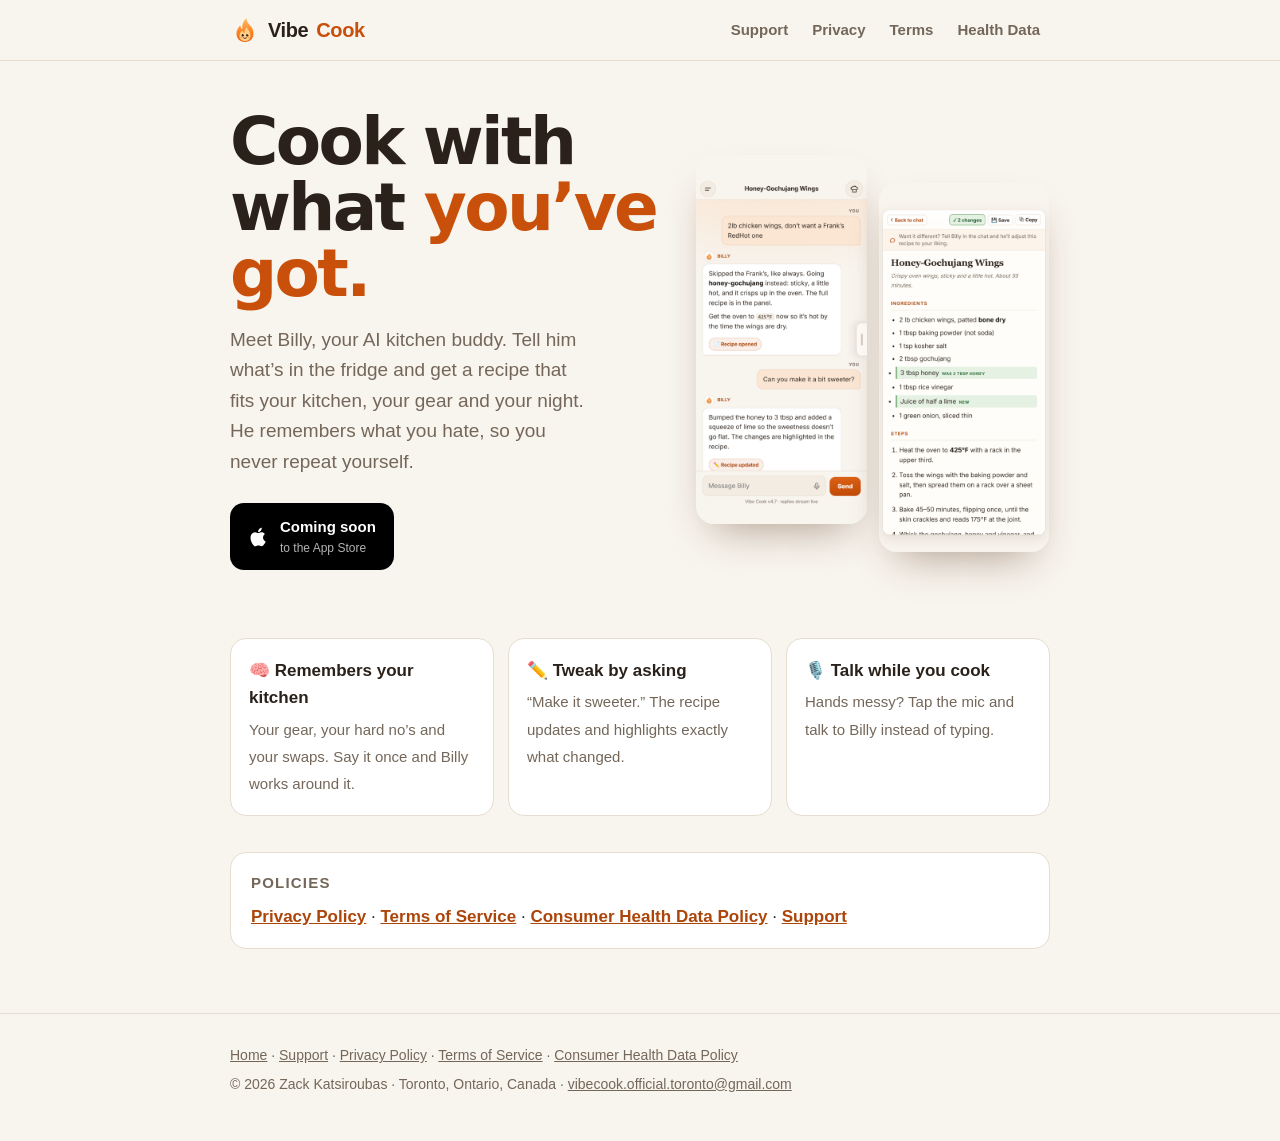
==== index.html @ 69919185 "Publish Vibe Cook legal site: Privacy Policy, Terms, Health Data Policy, Support Co-Authored-By: Cla" ====
<!doctype html>
<html lang="en">
<head>
<meta charset="utf-8">
<meta name="viewport" content="width=device-width, initial-scale=1">
<title>Vibe Cook: your AI kitchen buddy</title>
<meta name="description" content="Vibe Cook: an AI kitchen buddy that remembers your kitchen and writes recipes around it.">
<link rel="icon" href="data:image/svg+xml,%3Csvg%20viewBox%3D%220%200%20120%20120%22%20xmlns%3D%22http%3A%2F%2Fwww.w3.org%2F2000%2Fsvg%22%3E%3Cdefs%3E%3ClinearGradient%20id%3D%22bf%22%20x1%3D%220%22%20y1%3D%220%22%20x2%3D%220%22%20y2%3D%221%22%3E%3Cstop%20offset%3D%220%22%20stop-color%3D%22%23ffc06a%22%2F%3E%3Cstop%20offset%3D%22.5%22%20stop-color%3D%22%23ff8a2a%22%2F%3E%3Cstop%20offset%3D%221%22%20stop-color%3D%22%23f2600a%22%2F%3E%3C%2FlinearGradient%3E%3C%2Fdefs%3E%3Cpath%20d%3D%22M60%20108C38%20108%2026%2092%2026%2074C26%2060%2033%2050%2041%2042C42%2050%2045%2055%2050%2057C47%2042%2052%2024%2066%2012C66%2028%2076%2036%2084%2046C90%2053%2094%2062%2094%2074C94%2092%2082%20108%2060%20108Z%22%20fill%3D%22url(%23bf)%22%2F%3E%3Cpath%20d%3D%22M60%20104C46%20104%2038%2095%2038%2084C38%2074%2044%2067%2050%2062C51%2068%2054%2071%2058%2072C57%2064%2060%2055%2067%2049C70%2058%2082%2066%2082%2084C82%2095%2074%20104%2060%20104Z%22%20fill%3D%22%23ffd08a%22%2F%3E%3Cellipse%20cx%3D%2245%22%20cy%3D%2290%22%20rx%3D%224.5%22%20ry%3D%222.8%22%20fill%3D%22%23ff6a3d%22%20opacity%3D%22.55%22%2F%3E%3Cellipse%20cx%3D%2275%22%20cy%3D%2290%22%20rx%3D%224.5%22%20ry%3D%222.8%22%20fill%3D%22%23ff6a3d%22%20opacity%3D%22.55%22%2F%3E%3Cellipse%20cx%3D%2251%22%20cy%3D%2281%22%20rx%3D%224.3%22%20ry%3D%225.4%22%20fill%3D%22%232b1a10%22%2F%3E%3Cellipse%20cx%3D%2269%22%20cy%3D%2281%22%20rx%3D%224.3%22%20ry%3D%225.4%22%20fill%3D%22%232b1a10%22%2F%3E%3Ccircle%20cx%3D%2252.4%22%20cy%3D%2279.2%22%20r%3D%221.5%22%20fill%3D%22%23fff%22%2F%3E%3Ccircle%20cx%3D%2270.4%22%20cy%3D%2279.2%22%20r%3D%221.5%22%20fill%3D%22%23fff%22%2F%3E%3Cpath%20d%3D%22M53.5%2091.5Q60%2097.5%2066.5%2091.5%22%20fill%3D%22none%22%20stroke%3D%22%232b1a10%22%20stroke-width%3D%223%22%20stroke-linecap%3D%22round%22%2F%3E%3C%2Fsvg%3E">
<link rel="stylesheet" href="style.css">
</head>
<body>
<header class="top"><div class="wrap">
  <a class="brand" href="index.html"><span class="billy"><svg viewBox="0 0 120 120" aria-hidden="true"><defs><linearGradient id="bf" x1="0" y1="0" x2="0" y2="1"><stop offset="0" stop-color="#ffc06a"/><stop offset=".5" stop-color="#ff8a2a"/><stop offset="1" stop-color="#f2600a"/></linearGradient></defs><path d="M60 108C38 108 26 92 26 74C26 60 33 50 41 42C42 50 45 55 50 57C47 42 52 24 66 12C66 28 76 36 84 46C90 53 94 62 94 74C94 92 82 108 60 108Z" fill="url(#bf)"/><path d="M60 104C46 104 38 95 38 84C38 74 44 67 50 62C51 68 54 71 58 72C57 64 60 55 67 49C70 58 82 66 82 84C82 95 74 104 60 104Z" fill="#ffd08a"/><ellipse cx="45" cy="90" rx="4.5" ry="2.8" fill="#ff6a3d" opacity=".55"/><ellipse cx="75" cy="90" rx="4.5" ry="2.8" fill="#ff6a3d" opacity=".55"/><ellipse cx="51" cy="81" rx="4.3" ry="5.4" fill="#2b1a10"/><ellipse cx="69" cy="81" rx="4.3" ry="5.4" fill="#2b1a10"/><circle cx="52.4" cy="79.2" r="1.5" fill="#fff"/><circle cx="70.4" cy="79.2" r="1.5" fill="#fff"/><path d="M53.5 91.5Q60 97.5 66.5 91.5" fill="none" stroke="#2b1a10" stroke-width="3" stroke-linecap="round"/></svg></span>Vibe <span>Cook</span></a>
  <nav><a href="support.html">Support</a><a href="privacy.html">Privacy</a><a href="terms.html">Terms</a><a href="health-data.html">Health Data</a></nav>
</div></header>
<main class="wrap">
<section class="hero">
  <div>
    <h1>Cook with what <em>you’ve got.</em></h1>
    <p>Meet Billy, your AI kitchen buddy. Tell him what’s in the fridge and get a recipe that fits your kitchen, your gear and your night. He remembers what you hate, so you never repeat yourself.</p>
    <div class="soon"><svg width="22" height="22" viewBox="0 0 24 24" aria-hidden="true"><path fill="#fff" d="M16.4 12.6c0-2.5 2-3.7 2.1-3.8-1.2-1.7-3-1.9-3.6-2-1.5-.2-3 .9-3.8.9-.8 0-2-.9-3.3-.9-1.7 0-3.3 1-4.2 2.6-1.8 3.1-.5 7.7 1.3 10.2.9 1.2 1.9 2.6 3.2 2.6 1.3-.1 1.8-.8 3.3-.8s2 .8 3.3.8c1.4 0 2.3-1.3 3.1-2.5 1-1.4 1.4-2.8 1.4-2.9-.1 0-2.8-1-2.8-4.2zM14 5.1c.7-.9 1.2-2 1-3.1-1 0-2.2.7-2.9 1.5-.6.7-1.2 1.9-1 3 1.1.1 2.2-.6 2.9-1.4z"/></svg><span>Coming soon<small>to the App Store</small></span></div>
  </div>
  <div class="shots">
    <img src="img/chat.png" width="428" height="926" alt="Billy writing a honey-gochujang wings recipe in the Vibe Cook chat">
    <img src="img/recipe.png" width="428" height="926" alt="The recipe card with Billy’s changes highlighted">
  </div>
</section>
<section class="features">
  <div class="feature"><b>🧠 Remembers your kitchen</b><span>Your gear, your hard no’s and your swaps. Say it once and Billy works around it.</span></div>
  <div class="feature"><b>✏️ Tweak by asking</b><span>“Make it sweeter.” The recipe updates and highlights exactly what changed.</span></div>
  <div class="feature"><b>🎙️ Talk while you cook</b><span>Hands messy? Tap the mic and talk to Billy instead of typing.</span></div>
</section>
<section class="legal-links">
  <h2>Policies</h2>
  <p style="margin:0"><a href="privacy.html">Privacy Policy</a> · <a href="terms.html">Terms of Service</a> · <a href="health-data.html">Consumer Health Data Policy</a> · <a href="support.html">Support</a></p>
</section>
</main>
<footer><div class="wrap">
  <p><a href="index.html">Home</a> · <a href="support.html">Support</a> · <a href="privacy.html">Privacy Policy</a> · <a href="terms.html">Terms of Service</a> · <a href="health-data.html">Consumer Health Data Policy</a></p>
  <p>© 2026 Zack Katsiroubas · Toronto, Ontario, Canada · <a href="mailto:vibecook.official.toronto@gmail.com">vibecook.official.toronto@gmail.com</a></p>
</div></footer>
</body>
</html>
---- style.css ----
:root{
  --bg:#f8f4ee; --panel:#fff; --line:#e6ddd0; --text:#2a211a; --muted:#74675a; --accent:#c9500a; --accent-2:#ac4509; --wash:#fbe1c9;
  --display:"Bricolage Grotesque", ui-sans-serif, system-ui, sans-serif;
  color-scheme:light;
}
*{box-sizing:border-box}
html{-webkit-text-size-adjust:100%}
body{margin:0; background:var(--bg); color:var(--text); font:17px/1.6 -apple-system, BlinkMacSystemFont, "Segoe UI", Roboto, Helvetica, Arial, sans-serif}
a{color:var(--accent-2)}
.wrap{max-width:860px; margin:0 auto; padding:0 20px}
.top{position:sticky; top:0; z-index:5; background:rgba(248,244,238,.9); backdrop-filter:blur(12px); -webkit-backdrop-filter:blur(12px); border-bottom:1px solid var(--line)}
.top .wrap{display:flex; align-items:center; justify-content:space-between; gap:12px; min-height:60px; flex-wrap:wrap}
.brand{display:flex; align-items:center; gap:8px; font-weight:800; font-size:20px; letter-spacing:-.02em; color:var(--text); text-decoration:none}
.brand span:last-child{color:var(--accent)}
.brand .billy{width:30px; height:30px; display:inline-grid}
.brand .billy svg{width:100%; height:100%}
.top nav{display:flex; gap:4px; flex-wrap:wrap}
.top nav a{color:var(--muted); text-decoration:none; font-weight:600; font-size:15px; padding:6px 10px; border-radius:8px}
.top nav a[aria-current="page"], .top nav a:hover{color:var(--text); background:#efe7dc}
footer{margin-top:64px; border-top:1px solid var(--line); padding:24px 0 40px; color:var(--muted); font-size:14px}
footer p{margin:6px 0}
footer a{color:var(--muted)}

/* legal documents */
.doc{padding:36px 0 0; max-width:720px}
.doc h1{font:800 clamp(30px, 6vw, 42px)/1.1 var(--display); letter-spacing:-.03em; margin:0 0 6px}
.doc h2{font-size:21px; line-height:1.3; margin:36px 0 8px; letter-spacing:-.01em}
.doc h3{font-size:18px; margin:24px 0 6px}
.doc p, .doc li{color:#3b3027}
.doc ul{padding-left:22px}
.doc li{margin:4px 0}
.doc hr{border:0; border-top:1px solid var(--line); margin:36px 0 12px}
.doc code{background:#f2ece3; padding:1px 5px; border-radius:5px; font-size:.9em}
.table{overflow-x:auto; margin:14px 0; border:1px solid var(--line); border-radius:12px; background:var(--panel)}
table{border-collapse:collapse; width:100%; min-width:640px; font-size:15px; line-height:1.45}
th, td{text-align:left; vertical-align:top; padding:10px 12px; border-bottom:1px solid var(--line)}
th{background:#f4ede3; font-size:13px; text-transform:uppercase; letter-spacing:.06em; color:var(--muted)}
tr:last-child td{border-bottom:0}

/* home */
.hero{display:grid; grid-template-columns:1.1fr .9fr; gap:32px; align-items:center; padding:48px 0 12px}
.hero h1{font:800 clamp(40px, 8vw, 66px)/1 var(--display); letter-spacing:-.04em; margin:0}
.hero h1 em{font-style:normal; color:var(--accent)}
.hero p{font-size:19px; color:var(--muted); margin:18px 0 0; max-width:34ch}
.soon{display:inline-flex; align-items:center; gap:10px; margin-top:26px; padding:12px 18px; border-radius:14px; background:#000; color:#fff; font-weight:600; font-size:15px}
.soon small{display:block; font-weight:500; opacity:.7; font-size:12px}
.shots{display:flex; gap:12px; justify-content:center}
.shots img{width:48%; max-width:220px; height:auto; border-radius:18px; box-shadow:0 20px 40px -18px rgba(80,40,10,.45)}
.shots img:nth-child(2){transform:translateY(28px)}
.features{display:grid; grid-template-columns:repeat(3, minmax(0, 1fr)); gap:14px; margin-top:56px}
.feature{background:var(--panel); border:1px solid var(--line); border-radius:16px; padding:18px}
.feature b{display:block; font-size:17px; margin-bottom:4px}
.feature span{color:var(--muted); font-size:15px; line-height:1.5}
.legal-links{margin-top:36px; background:var(--panel); border:1px solid var(--line); border-radius:16px; padding:18px 20px}
.legal-links h2{font-size:15px; text-transform:uppercase; letter-spacing:.08em; color:var(--muted); margin:0 0 8px}
.legal-links a{font-weight:600}

/* support */
.support{padding:36px 0 0; max-width:720px}
.support h1{font:800 clamp(32px, 6vw, 46px)/1.05 var(--display); letter-spacing:-.03em; margin:0}
.contact{margin:22px 0 30px; background:var(--panel); border:1px solid var(--line); border-radius:16px; padding:18px 20px}
.contact b{display:block; font-size:18px}
details{background:var(--panel); border:1px solid var(--line); border-radius:14px; padding:14px 18px; margin:10px 0}
summary{font-weight:700; cursor:pointer}
details p{margin:10px 0 2px; color:#3b3027}

@media (max-width: 720px){
  .hero{grid-template-columns:1fr; padding-top:32px}
  .features{grid-template-columns:1fr}
}
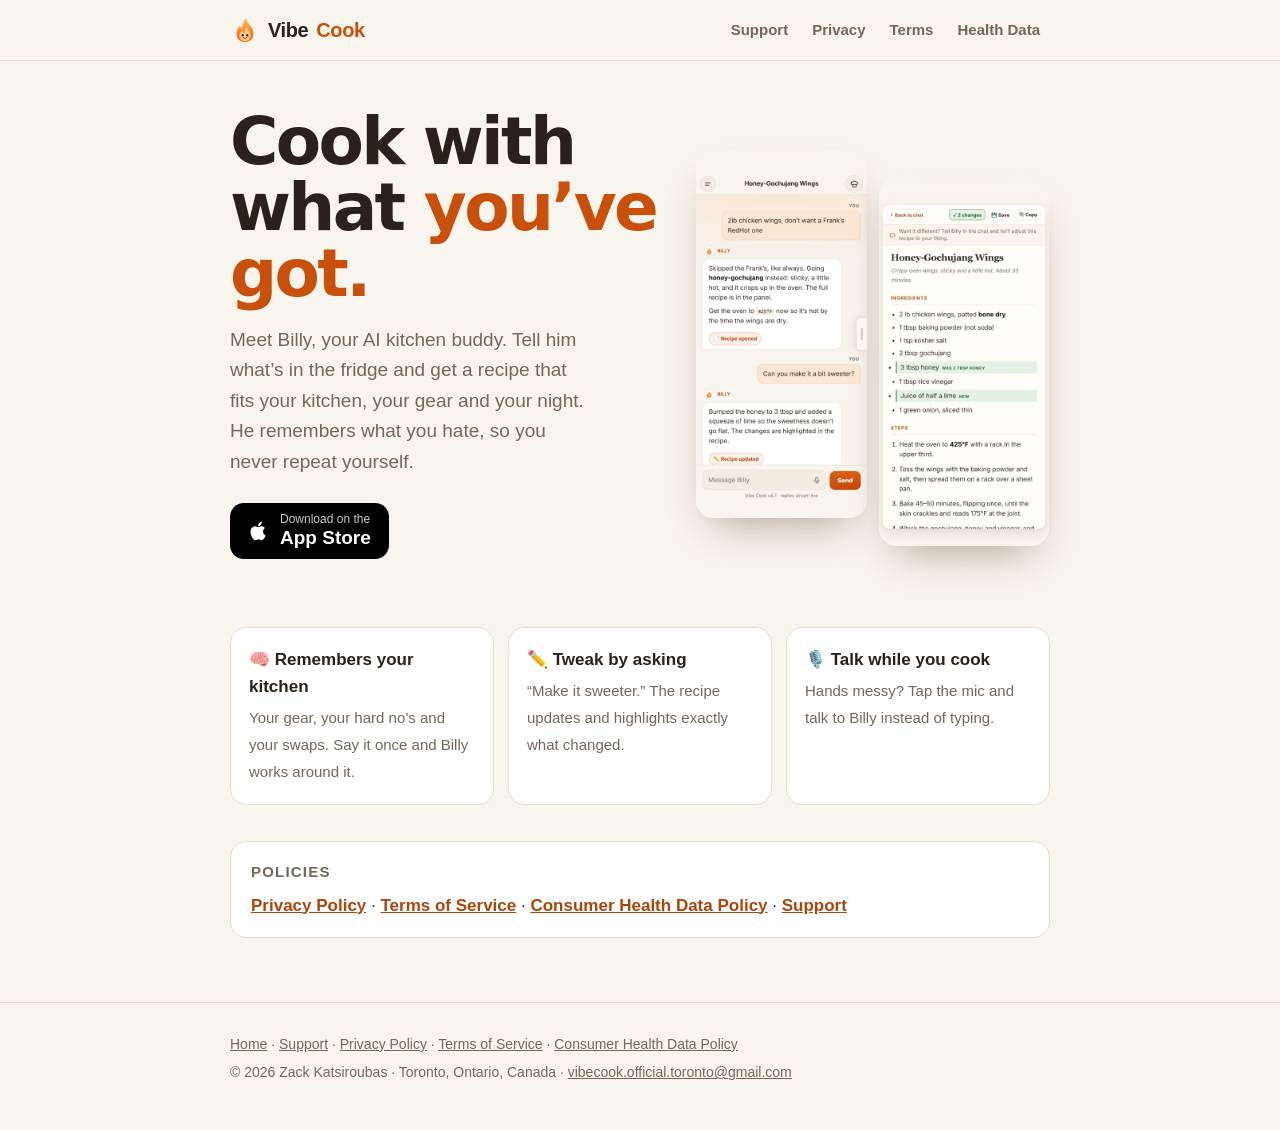
==== commit ed5447be: "Vibe Cook is live: App Store download button replaces Coming soon Co-Authored-By: Claude Opus 5.5 <n" ====
--- a/index.html
+++ b/index.html
@@ -18,7 +18,7 @@
   <div>
     <h1>Cook with what <em>you’ve got.</em></h1>
     <p>Meet Billy, your AI kitchen buddy. Tell him what’s in the fridge and get a recipe that fits your kitchen, your gear and your night. He remembers what you hate, so you never repeat yourself.</p>
-    <div class="soon"><svg width="22" height="22" viewBox="0 0 24 24" aria-hidden="true"><path fill="#fff" d="M16.4 12.6c0-2.5 2-3.7 2.1-3.8-1.2-1.7-3-1.9-3.6-2-1.5-.2-3 .9-3.8.9-.8 0-2-.9-3.3-.9-1.7 0-3.3 1-4.2 2.6-1.8 3.1-.5 7.7 1.3 10.2.9 1.2 1.9 2.6 3.2 2.6 1.3-.1 1.8-.8 3.3-.8s2 .8 3.3.8c1.4 0 2.3-1.3 3.1-2.5 1-1.4 1.4-2.8 1.4-2.9-.1 0-2.8-1-2.8-4.2zM14 5.1c.7-.9 1.2-2 1-3.1-1 0-2.2.7-2.9 1.5-.6.7-1.2 1.9-1 3 1.1.1 2.2-.6 2.9-1.4z"/></svg><span>Coming soon<small>to the App Store</small></span></div>
+    <a class="appstore" href="https://apps.apple.com/us/app/vibe-cook/id6809819827"><svg width="22" height="22" viewBox="0 0 24 24" aria-hidden="true"><path fill="#fff" d="M16.4 12.6c0-2.5 2-3.7 2.1-3.8-1.2-1.7-3-1.9-3.6-2-1.5-.2-3 .9-3.8.9-.8 0-2-.9-3.3-.9-1.7 0-3.3 1-4.2 2.6-1.8 3.1-.5 7.7 1.3 10.2.9 1.2 1.9 2.6 3.2 2.6 1.3-.1 1.8-.8 3.3-.8s2 .8 3.3.8c1.4 0 2.3-1.3 3.1-2.5 1-1.4 1.4-2.8 1.4-2.9-.1 0-2.8-1-2.8-4.2zM14 5.1c.7-.9 1.2-2 1-3.1-1 0-2.2.7-2.9 1.5-.6.7-1.2 1.9-1 3 1.1.1 2.2-.6 2.9-1.4z"/></svg><span><small>Download on the</small>App Store</span></a>
   </div>
   <div class="shots">
     <img src="img/chat.png" width="428" height="926" alt="Billy writing a honey-gochujang wings recipe in the Vibe Cook chat">
--- a/style.css
+++ b/style.css
@@ -42,8 +42,9 @@
 .hero h1{font:800 clamp(40px, 8vw, 66px)/1 var(--display); letter-spacing:-.04em; margin:0}
 .hero h1 em{font-style:normal; color:var(--accent)}
 .hero p{font-size:19px; color:var(--muted); margin:18px 0 0; max-width:34ch}
-.soon{display:inline-flex; align-items:center; gap:10px; margin-top:26px; padding:12px 18px; border-radius:14px; background:#000; color:#fff; font-weight:600; font-size:15px}
-.soon small{display:block; font-weight:500; opacity:.7; font-size:12px}
+.appstore{display:inline-flex; align-items:center; gap:10px; margin-top:26px; padding:10px 18px; border-radius:14px; background:#000; color:#fff; font-weight:600; font-size:19px; line-height:1.15; text-decoration:none}
+.appstore:hover{background:#2a211a}
+.appstore small{display:block; font-weight:500; opacity:.8; font-size:12px}
 .shots{display:flex; gap:12px; justify-content:center}
 .shots img{width:48%; max-width:220px; height:auto; border-radius:18px; box-shadow:0 20px 40px -18px rgba(80,40,10,.45)}
 .shots img:nth-child(2){transform:translateY(28px)}
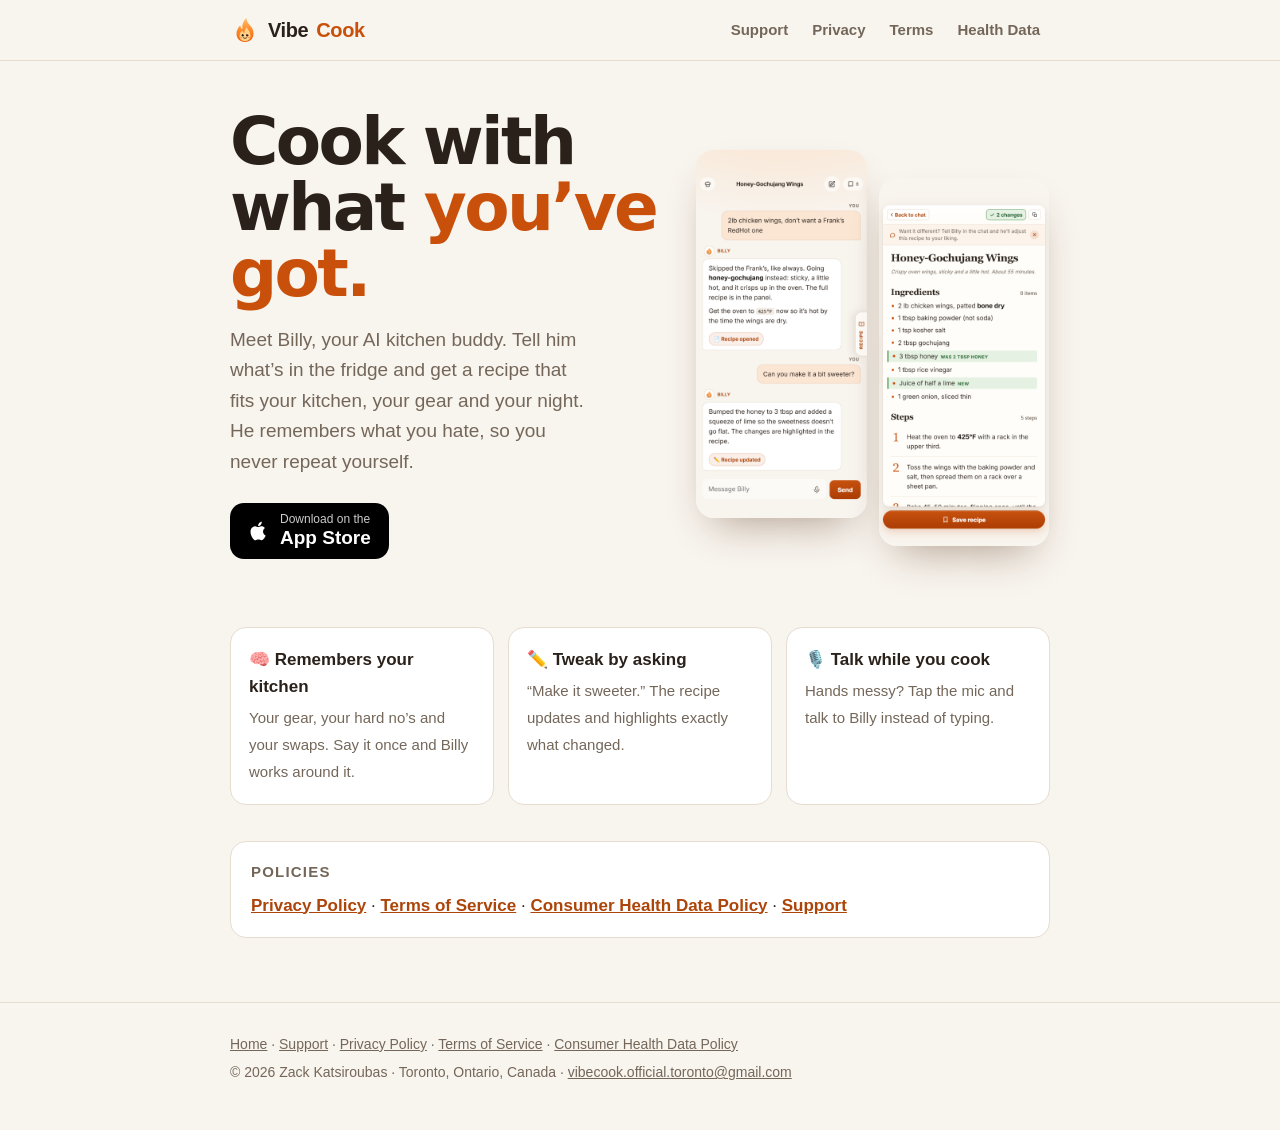
==== commit 746b16ee: "Pages ask for a fresh stylesheet whenever it changes, so a cached old one can't unstyle the App Stor" ====
--- a/index.html
+++ b/index.html
@@ -6,7 +6,7 @@
 <title>Vibe Cook: your AI kitchen buddy</title>
 <meta name="description" content="Vibe Cook: an AI kitchen buddy that remembers your kitchen and writes recipes around it.">
 <link rel="icon" href="data:image/svg+xml,%3Csvg%20viewBox%3D%220%200%20120%20120%22%20xmlns%3D%22http%3A%2F%2Fwww.w3.org%2F2000%2Fsvg%22%3E%3Cdefs%3E%3ClinearGradient%20id%3D%22bf%22%20x1%3D%220%22%20y1%3D%220%22%20x2%3D%220%22%20y2%3D%221%22%3E%3Cstop%20offset%3D%220%22%20stop-color%3D%22%23ffc06a%22%2F%3E%3Cstop%20offset%3D%22.5%22%20stop-color%3D%22%23ff8a2a%22%2F%3E%3Cstop%20offset%3D%221%22%20stop-color%3D%22%23f2600a%22%2F%3E%3C%2FlinearGradient%3E%3C%2Fdefs%3E%3Cpath%20d%3D%22M60%20108C38%20108%2026%2092%2026%2074C26%2060%2033%2050%2041%2042C42%2050%2045%2055%2050%2057C47%2042%2052%2024%2066%2012C66%2028%2076%2036%2084%2046C90%2053%2094%2062%2094%2074C94%2092%2082%20108%2060%20108Z%22%20fill%3D%22url(%23bf)%22%2F%3E%3Cpath%20d%3D%22M60%20104C46%20104%2038%2095%2038%2084C38%2074%2044%2067%2050%2062C51%2068%2054%2071%2058%2072C57%2064%2060%2055%2067%2049C70%2058%2082%2066%2082%2084C82%2095%2074%20104%2060%20104Z%22%20fill%3D%22%23ffd08a%22%2F%3E%3Cellipse%20cx%3D%2245%22%20cy%3D%2290%22%20rx%3D%224.5%22%20ry%3D%222.8%22%20fill%3D%22%23ff6a3d%22%20opacity%3D%22.55%22%2F%3E%3Cellipse%20cx%3D%2275%22%20cy%3D%2290%22%20rx%3D%224.5%22%20ry%3D%222.8%22%20fill%3D%22%23ff6a3d%22%20opacity%3D%22.55%22%2F%3E%3Cellipse%20cx%3D%2251%22%20cy%3D%2281%22%20rx%3D%224.3%22%20ry%3D%225.4%22%20fill%3D%22%232b1a10%22%2F%3E%3Cellipse%20cx%3D%2269%22%20cy%3D%2281%22%20rx%3D%224.3%22%20ry%3D%225.4%22%20fill%3D%22%232b1a10%22%2F%3E%3Ccircle%20cx%3D%2252.4%22%20cy%3D%2279.2%22%20r%3D%221.5%22%20fill%3D%22%23fff%22%2F%3E%3Ccircle%20cx%3D%2270.4%22%20cy%3D%2279.2%22%20r%3D%221.5%22%20fill%3D%22%23fff%22%2F%3E%3Cpath%20d%3D%22M53.5%2091.5Q60%2097.5%2066.5%2091.5%22%20fill%3D%22none%22%20stroke%3D%22%232b1a10%22%20stroke-width%3D%223%22%20stroke-linecap%3D%22round%22%2F%3E%3C%2Fsvg%3E">
-<link rel="stylesheet" href="style.css">
+<link rel="stylesheet" href="style.css?v=48c39f32">
 </head>
 <body>
 <header class="top"><div class="wrap">
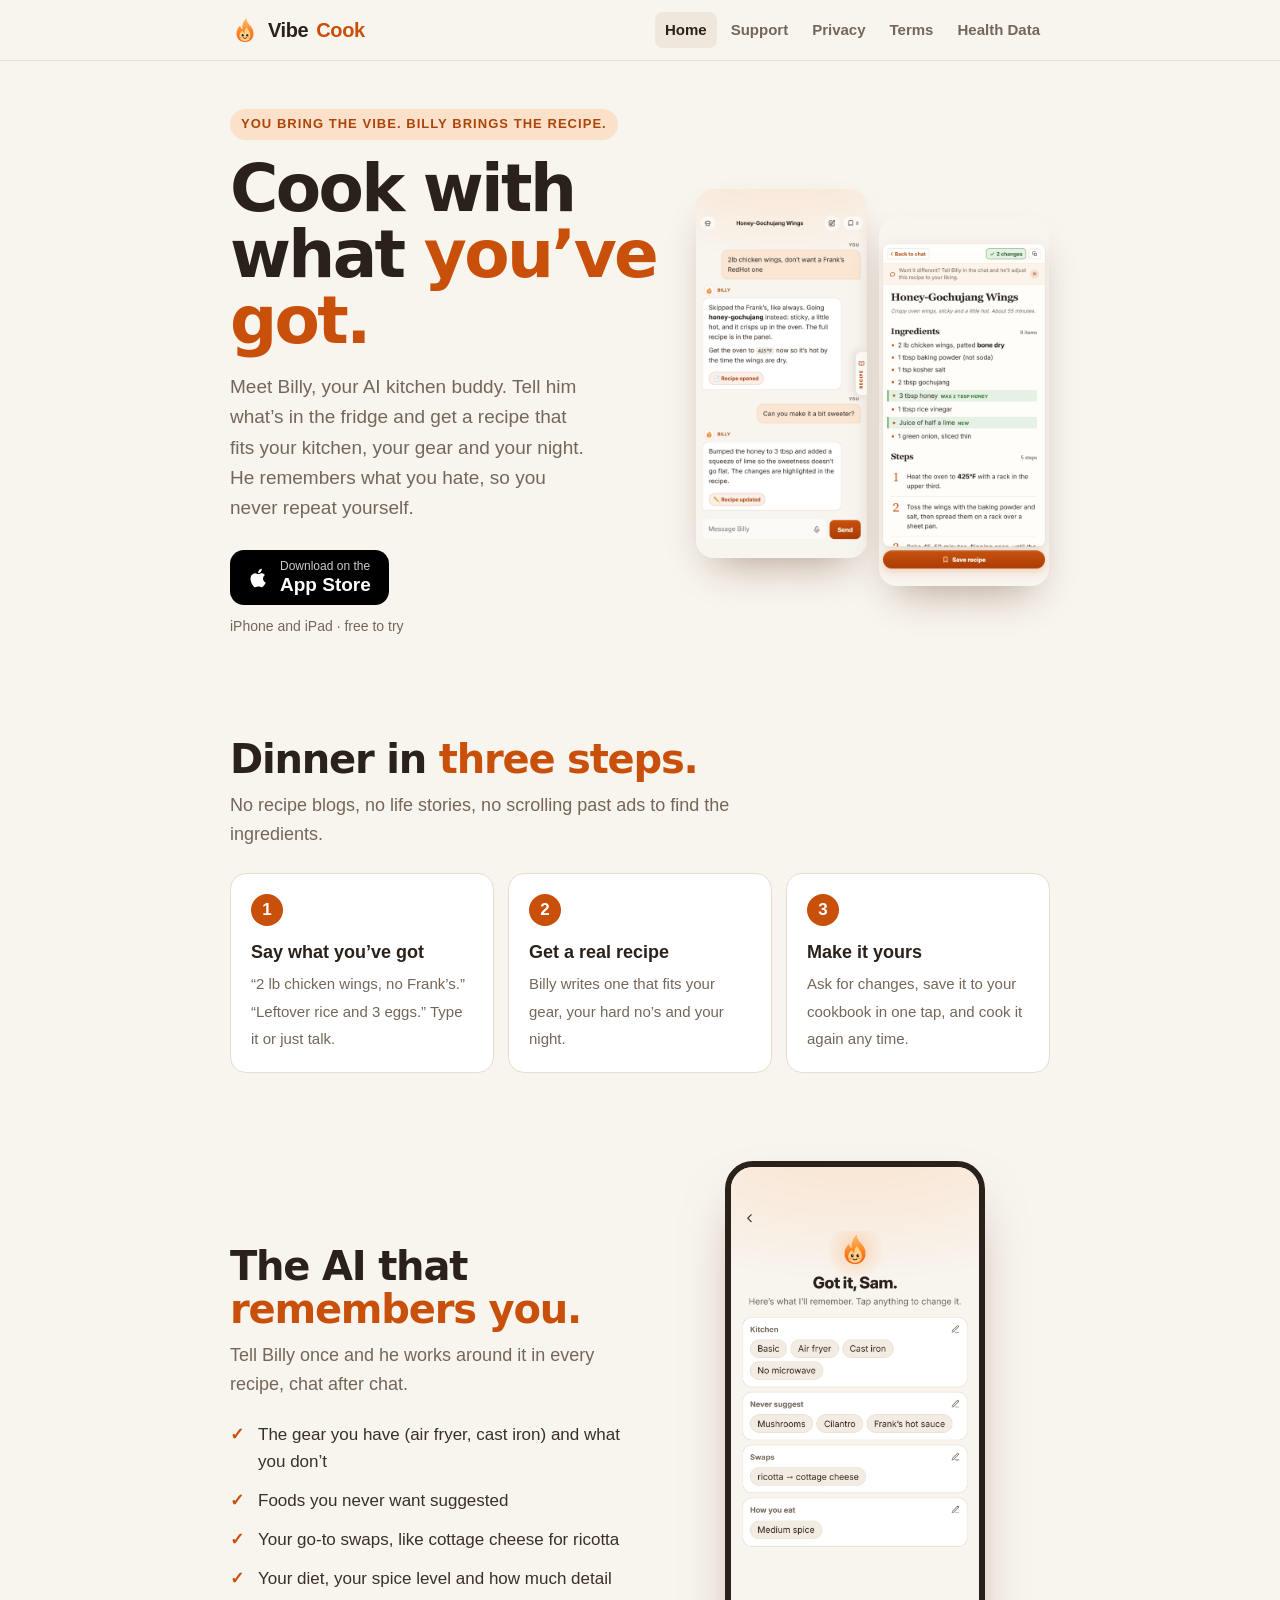
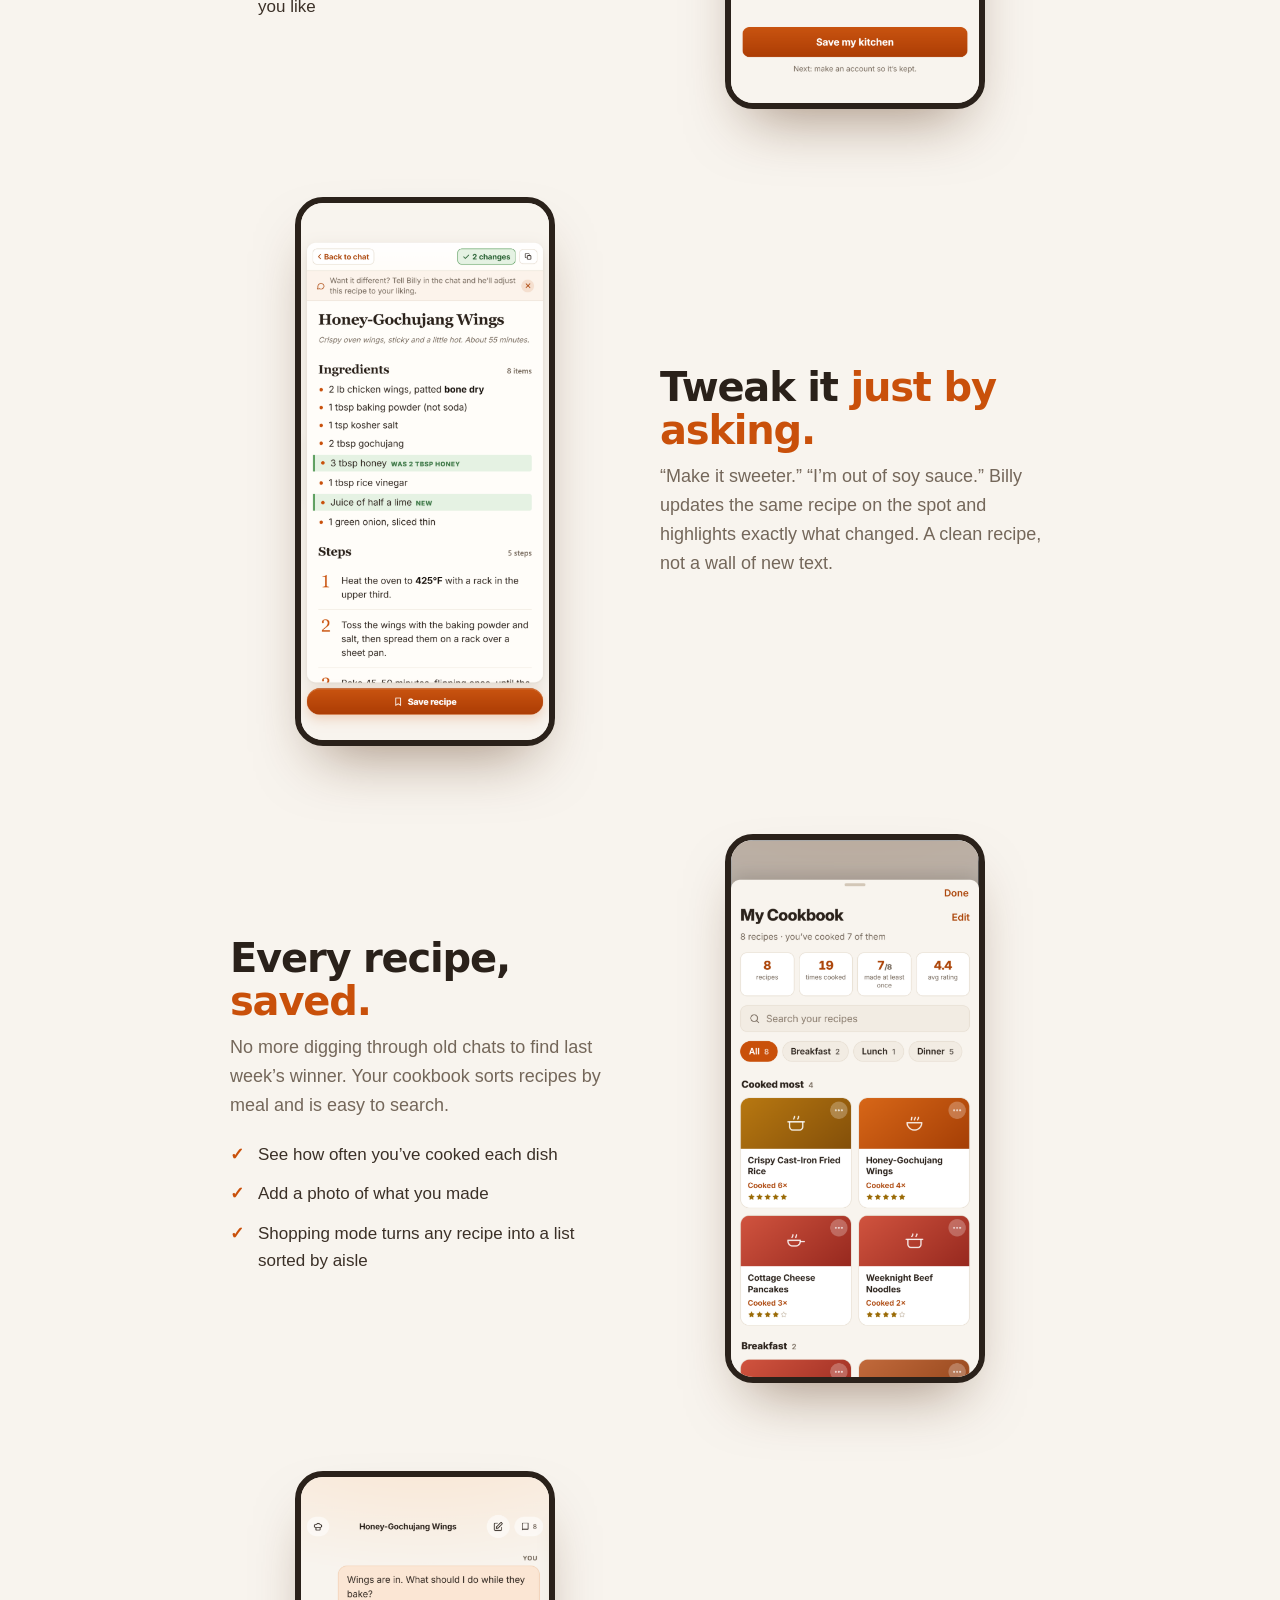
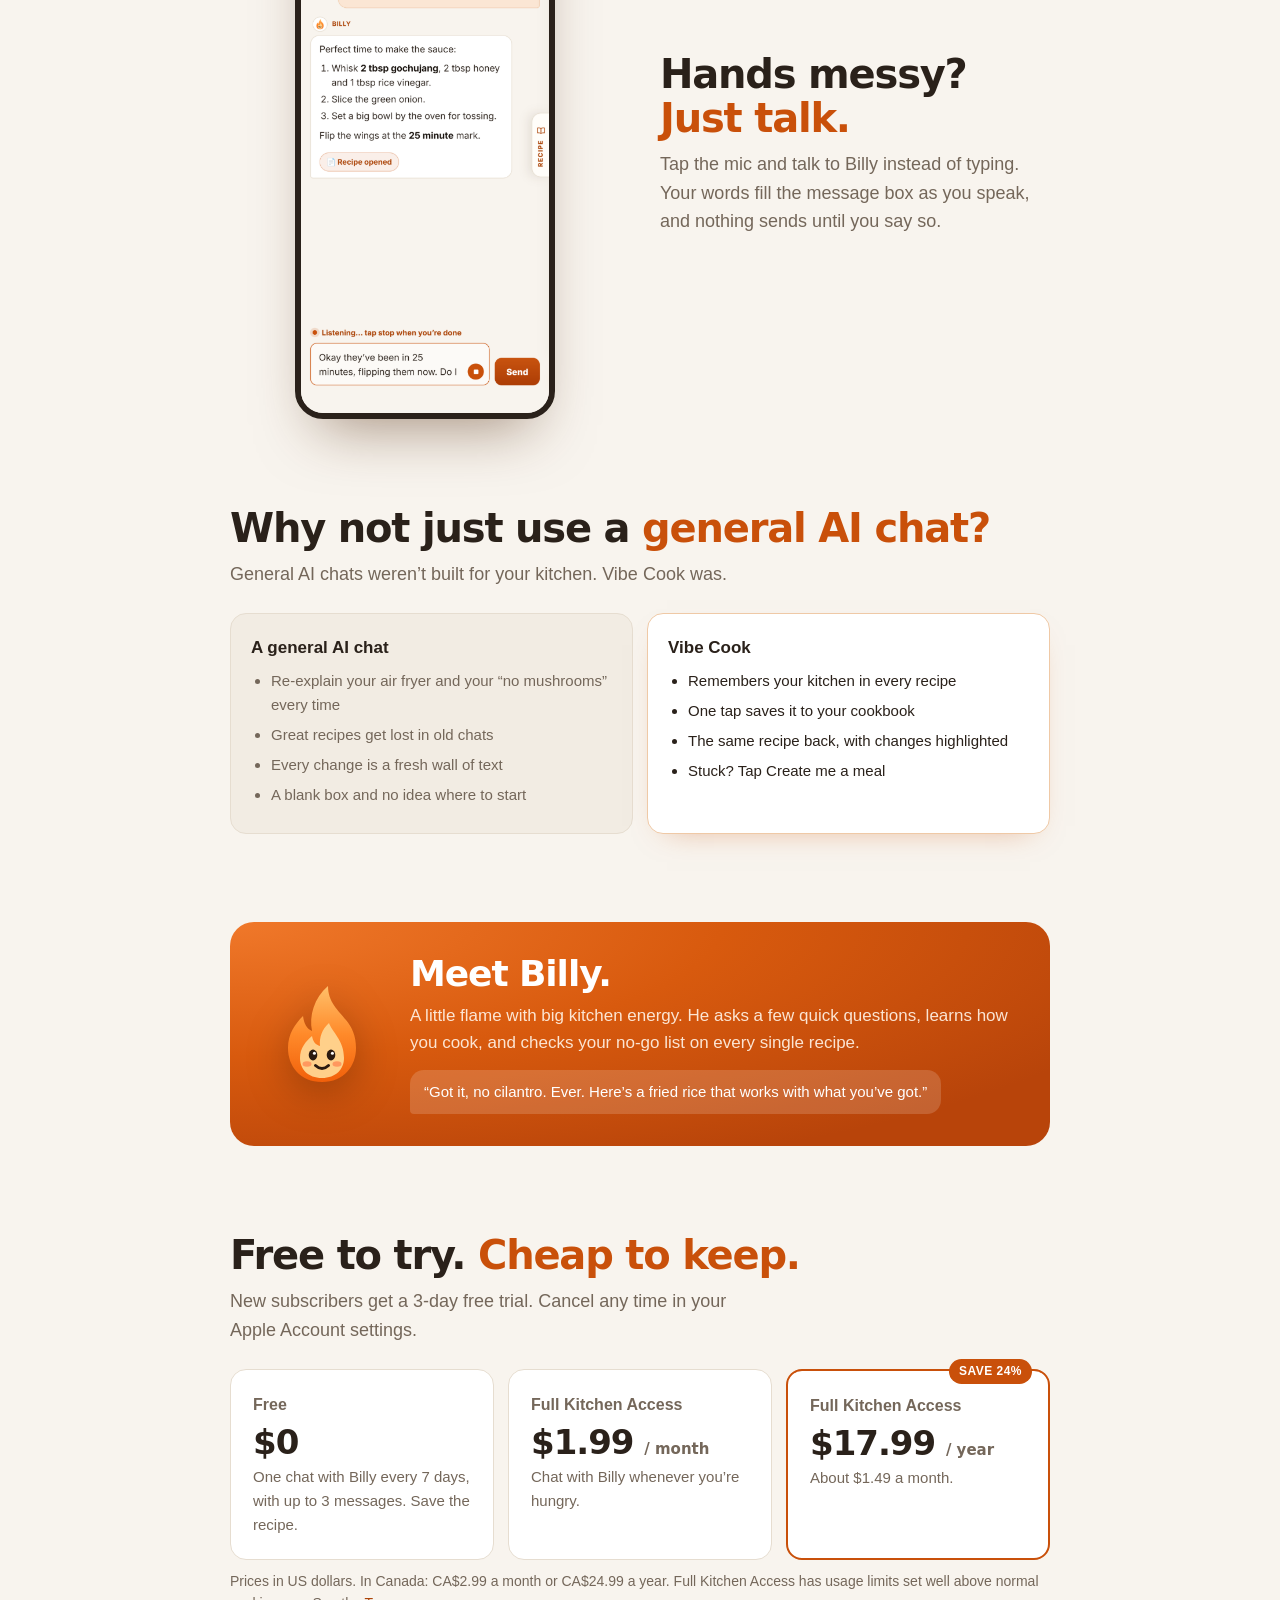
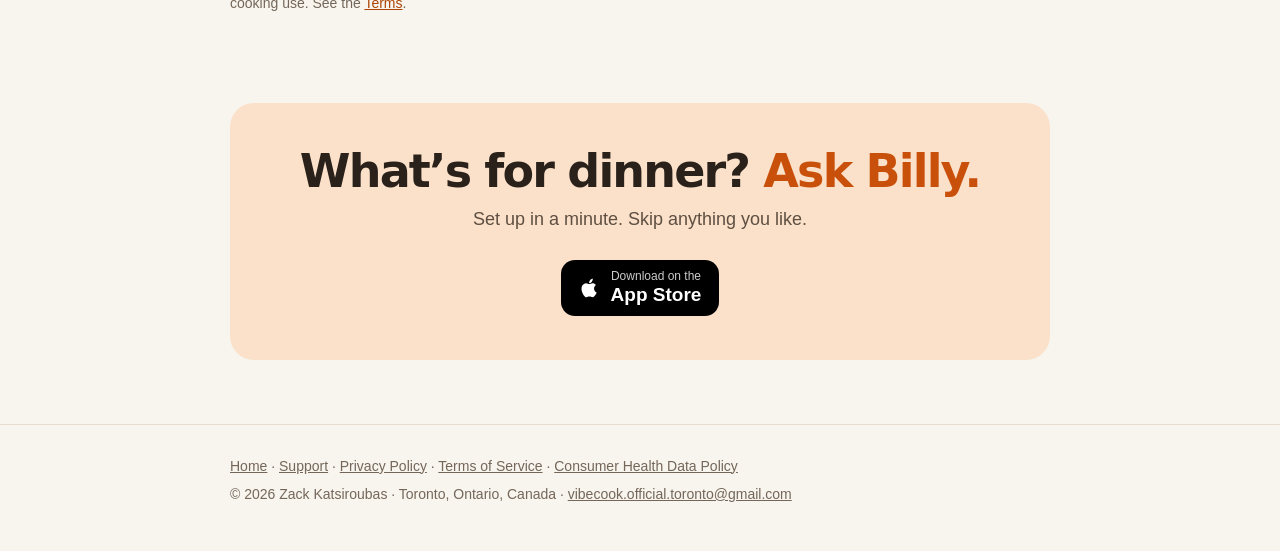
==== commit 9b36081b: "A Home tab, and a home page that shows off the app Co-Authored-By: Claude Opus 5.5 <noreply@anthropi" ====
--- a/index.html
+++ b/index.html
@@ -6,33 +6,124 @@
 <title>Vibe Cook: your AI kitchen buddy</title>
 <meta name="description" content="Vibe Cook: an AI kitchen buddy that remembers your kitchen and writes recipes around it.">
 <link rel="icon" href="data:image/svg+xml,%3Csvg%20viewBox%3D%220%200%20120%20120%22%20xmlns%3D%22http%3A%2F%2Fwww.w3.org%2F2000%2Fsvg%22%3E%3Cdefs%3E%3ClinearGradient%20id%3D%22bf%22%20x1%3D%220%22%20y1%3D%220%22%20x2%3D%220%22%20y2%3D%221%22%3E%3Cstop%20offset%3D%220%22%20stop-color%3D%22%23ffc06a%22%2F%3E%3Cstop%20offset%3D%22.5%22%20stop-color%3D%22%23ff8a2a%22%2F%3E%3Cstop%20offset%3D%221%22%20stop-color%3D%22%23f2600a%22%2F%3E%3C%2FlinearGradient%3E%3C%2Fdefs%3E%3Cpath%20d%3D%22M60%20108C38%20108%2026%2092%2026%2074C26%2060%2033%2050%2041%2042C42%2050%2045%2055%2050%2057C47%2042%2052%2024%2066%2012C66%2028%2076%2036%2084%2046C90%2053%2094%2062%2094%2074C94%2092%2082%20108%2060%20108Z%22%20fill%3D%22url(%23bf)%22%2F%3E%3Cpath%20d%3D%22M60%20104C46%20104%2038%2095%2038%2084C38%2074%2044%2067%2050%2062C51%2068%2054%2071%2058%2072C57%2064%2060%2055%2067%2049C70%2058%2082%2066%2082%2084C82%2095%2074%20104%2060%20104Z%22%20fill%3D%22%23ffd08a%22%2F%3E%3Cellipse%20cx%3D%2245%22%20cy%3D%2290%22%20rx%3D%224.5%22%20ry%3D%222.8%22%20fill%3D%22%23ff6a3d%22%20opacity%3D%22.55%22%2F%3E%3Cellipse%20cx%3D%2275%22%20cy%3D%2290%22%20rx%3D%224.5%22%20ry%3D%222.8%22%20fill%3D%22%23ff6a3d%22%20opacity%3D%22.55%22%2F%3E%3Cellipse%20cx%3D%2251%22%20cy%3D%2281%22%20rx%3D%224.3%22%20ry%3D%225.4%22%20fill%3D%22%232b1a10%22%2F%3E%3Cellipse%20cx%3D%2269%22%20cy%3D%2281%22%20rx%3D%224.3%22%20ry%3D%225.4%22%20fill%3D%22%232b1a10%22%2F%3E%3Ccircle%20cx%3D%2252.4%22%20cy%3D%2279.2%22%20r%3D%221.5%22%20fill%3D%22%23fff%22%2F%3E%3Ccircle%20cx%3D%2270.4%22%20cy%3D%2279.2%22%20r%3D%221.5%22%20fill%3D%22%23fff%22%2F%3E%3Cpath%20d%3D%22M53.5%2091.5Q60%2097.5%2066.5%2091.5%22%20fill%3D%22none%22%20stroke%3D%22%232b1a10%22%20stroke-width%3D%223%22%20stroke-linecap%3D%22round%22%2F%3E%3C%2Fsvg%3E">
-<link rel="stylesheet" href="style.css?v=48c39f32">
+<link rel="stylesheet" href="style.css?v=87db85d6">
 </head>
 <body>
 <header class="top"><div class="wrap">
   <a class="brand" href="index.html"><span class="billy"><svg viewBox="0 0 120 120" aria-hidden="true"><defs><linearGradient id="bf" x1="0" y1="0" x2="0" y2="1"><stop offset="0" stop-color="#ffc06a"/><stop offset=".5" stop-color="#ff8a2a"/><stop offset="1" stop-color="#f2600a"/></linearGradient></defs><path d="M60 108C38 108 26 92 26 74C26 60 33 50 41 42C42 50 45 55 50 57C47 42 52 24 66 12C66 28 76 36 84 46C90 53 94 62 94 74C94 92 82 108 60 108Z" fill="url(#bf)"/><path d="M60 104C46 104 38 95 38 84C38 74 44 67 50 62C51 68 54 71 58 72C57 64 60 55 67 49C70 58 82 66 82 84C82 95 74 104 60 104Z" fill="#ffd08a"/><ellipse cx="45" cy="90" rx="4.5" ry="2.8" fill="#ff6a3d" opacity=".55"/><ellipse cx="75" cy="90" rx="4.5" ry="2.8" fill="#ff6a3d" opacity=".55"/><ellipse cx="51" cy="81" rx="4.3" ry="5.4" fill="#2b1a10"/><ellipse cx="69" cy="81" rx="4.3" ry="5.4" fill="#2b1a10"/><circle cx="52.4" cy="79.2" r="1.5" fill="#fff"/><circle cx="70.4" cy="79.2" r="1.5" fill="#fff"/><path d="M53.5 91.5Q60 97.5 66.5 91.5" fill="none" stroke="#2b1a10" stroke-width="3" stroke-linecap="round"/></svg></span>Vibe <span>Cook</span></a>
-  <nav><a href="support.html">Support</a><a href="privacy.html">Privacy</a><a href="terms.html">Terms</a><a href="health-data.html">Health Data</a></nav>
+  <nav><a href="index.html" aria-current="page">Home</a><a href="support.html">Support</a><a href="privacy.html">Privacy</a><a href="terms.html">Terms</a><a href="health-data.html">Health Data</a></nav>
 </div></header>
 <main class="wrap">
 <section class="hero">
   <div>
+    <span class="eyebrow">You bring the vibe. Billy brings the recipe.</span>
     <h1>Cook with what <em>you’ve got.</em></h1>
     <p>Meet Billy, your AI kitchen buddy. Tell him what’s in the fridge and get a recipe that fits your kitchen, your gear and your night. He remembers what you hate, so you never repeat yourself.</p>
     <a class="appstore" href="https://apps.apple.com/us/app/vibe-cook/id6809819827"><svg width="22" height="22" viewBox="0 0 24 24" aria-hidden="true"><path fill="#fff" d="M16.4 12.6c0-2.5 2-3.7 2.1-3.8-1.2-1.7-3-1.9-3.6-2-1.5-.2-3 .9-3.8.9-.8 0-2-.9-3.3-.9-1.7 0-3.3 1-4.2 2.6-1.8 3.1-.5 7.7 1.3 10.2.9 1.2 1.9 2.6 3.2 2.6 1.3-.1 1.8-.8 3.3-.8s2 .8 3.3.8c1.4 0 2.3-1.3 3.1-2.5 1-1.4 1.4-2.8 1.4-2.9-.1 0-2.8-1-2.8-4.2zM14 5.1c.7-.9 1.2-2 1-3.1-1 0-2.2.7-2.9 1.5-.6.7-1.2 1.9-1 3 1.1.1 2.2-.6 2.9-1.4z"/></svg><span><small>Download on the</small>App Store</span></a>
+    <div class="fine">iPhone and iPad · free to try</div>
   </div>
   <div class="shots">
     <img src="img/chat.png" width="428" height="926" alt="Billy writing a honey-gochujang wings recipe in the Vibe Cook chat">
     <img src="img/recipe.png" width="428" height="926" alt="The recipe card with Billy’s changes highlighted">
   </div>
 </section>
-<section class="features">
-  <div class="feature"><b>🧠 Remembers your kitchen</b><span>Your gear, your hard no’s and your swaps. Say it once and Billy works around it.</span></div>
-  <div class="feature"><b>✏️ Tweak by asking</b><span>“Make it sweeter.” The recipe updates and highlights exactly what changed.</span></div>
-  <div class="feature"><b>🎙️ Talk while you cook</b><span>Hands messy? Tap the mic and talk to Billy instead of typing.</span></div>
+
+<section class="band">
+  <h2>Dinner in <em>three steps.</em></h2>
+  <p class="lede">No recipe blogs, no life stories, no scrolling past ads to find the ingredients.</p>
+  <div class="steps">
+    <div class="step"><b>Say what you’ve got</b><span>“2 lb chicken wings, no Frank’s.” “Leftover rice and 3 eggs.” Type it or just talk.</span></div>
+    <div class="step"><b>Get a real recipe</b><span>Billy writes one that fits your gear, your hard no’s and your night.</span></div>
+    <div class="step"><b>Make it yours</b><span>Ask for changes, save it to your cookbook in one tap, and cook it again any time.</span></div>
+  </div>
 </section>
-<section class="legal-links">
-  <h2>Policies</h2>
-  <p style="margin:0"><a href="privacy.html">Privacy Policy</a> · <a href="terms.html">Terms of Service</a> · <a href="health-data.html">Consumer Health Data Policy</a> · <a href="support.html">Support</a></p>
+
+<section class="row">
+  <div>
+    <h2>The AI that <em>remembers you.</em></h2>
+    <p>Tell Billy once and he works around it in every recipe, chat after chat.</p>
+    <ul>
+      <li>The gear you have (air fryer, cast iron) and what you don’t</li>
+      <li>Foods you never want suggested</li>
+      <li>Your go-to swaps, like cottage cheese for ricotta</li>
+      <li>Your diet, your spice level and how much detail you like</li>
+    </ul>
+  </div>
+  <div class="phone"><img src="img/ready.png" width="428" height="926" alt="What Billy remembers: kitchen gear, foods to never suggest, swaps and spice level" loading="lazy"></div>
+</section>
+
+<section class="row flip">
+  <div>
+    <h2>Tweak it <em>just by asking.</em></h2>
+    <p>“Make it sweeter.” “I’m out of soy sauce.” Billy updates the same recipe on the spot and highlights exactly what changed. A clean recipe, not a wall of new text.</p>
+  </div>
+  <div class="phone"><img src="img/recipe.png" width="428" height="926" alt="A recipe with Billy’s changes highlighted in green" loading="lazy"></div>
+</section>
+
+<section class="row">
+  <div>
+    <h2>Every recipe, <em>saved.</em></h2>
+    <p>No more digging through old chats to find last week’s winner. Your cookbook sorts recipes by meal and is easy to search.</p>
+    <ul>
+      <li>See how often you’ve cooked each dish</li>
+      <li>Add a photo of what you made</li>
+      <li>Shopping mode turns any recipe into a list sorted by aisle</li>
+    </ul>
+  </div>
+  <div class="phone"><img src="img/cookbook.png" width="428" height="926" alt="My Cookbook, with recipes sorted by meal, times cooked and ratings" loading="lazy"></div>
+</section>
+
+<section class="row flip">
+  <div>
+    <h2>Hands messy? <em>Just talk.</em></h2>
+    <p>Tap the mic and talk to Billy instead of typing. Your words fill the message box as you speak, and nothing sends until you say so.</p>
+  </div>
+  <div class="phone"><img src="img/listening.png" width="428" height="926" alt="The mic listening while words fill the message box" loading="lazy"></div>
+</section>
+
+<section class="band">
+  <h2>Why not just use a <em>general AI chat?</em></h2>
+  <p class="lede">General AI chats weren’t built for your kitchen. Vibe Cook was.</p>
+  <div class="compare">
+    <div class="them"><h3>A general AI chat</h3><ul>
+      <li>Re-explain your air fryer and your “no mushrooms” every time</li>
+      <li>Great recipes get lost in old chats</li>
+      <li>Every change is a fresh wall of text</li>
+      <li>A blank box and no idea where to start</li>
+    </ul></div>
+    <div class="us"><h3>Vibe Cook</h3><ul>
+      <li>Remembers your kitchen in every recipe</li>
+      <li>One tap saves it to your cookbook</li>
+      <li>The same recipe back, with changes highlighted</li>
+      <li>Stuck? Tap Create me a meal</li>
+    </ul></div>
+  </div>
+</section>
+
+<section class="band billy-band">
+  <div class="big"><svg viewBox="0 0 120 120" aria-hidden="true"><defs><linearGradient id="bf2" x1="0" y1="0" x2="0" y2="1"><stop offset="0" stop-color="#ffc06a"/><stop offset=".5" stop-color="#ff8a2a"/><stop offset="1" stop-color="#f2600a"/></linearGradient></defs><path d="M60 108C38 108 26 92 26 74C26 60 33 50 41 42C42 50 45 55 50 57C47 42 52 24 66 12C66 28 76 36 84 46C90 53 94 62 94 74C94 92 82 108 60 108Z" fill="url(#bf2)"/><path d="M60 104C46 104 38 95 38 84C38 74 44 67 50 62C51 68 54 71 58 72C57 64 60 55 67 49C70 58 82 66 82 84C82 95 74 104 60 104Z" fill="#ffd08a"/><ellipse cx="45" cy="90" rx="4.5" ry="2.8" fill="#ff6a3d" opacity=".55"/><ellipse cx="75" cy="90" rx="4.5" ry="2.8" fill="#ff6a3d" opacity=".55"/><ellipse cx="51" cy="81" rx="4.3" ry="5.4" fill="#2b1a10"/><ellipse cx="69" cy="81" rx="4.3" ry="5.4" fill="#2b1a10"/><circle cx="52.4" cy="79.2" r="1.5" fill="#fff"/><circle cx="70.4" cy="79.2" r="1.5" fill="#fff"/><path d="M53.5 91.5Q60 97.5 66.5 91.5" fill="none" stroke="#2b1a10" stroke-width="3" stroke-linecap="round"/></svg></div>
+  <div>
+    <h2>Meet Billy.</h2>
+    <p>A little flame with big kitchen energy. He asks a few quick questions, learns how you cook, and checks your no-go list on every single recipe.</p>
+    <span class="quote">“Got it, no cilantro. Ever. Here’s a fried rice that works with what you’ve got.”</span>
+  </div>
+</section>
+
+<section class="band">
+  <h2>Free to try. <em>Cheap to keep.</em></h2>
+  <p class="lede">New subscribers get a 3-day free trial. Cancel any time in your Apple Account settings.</p>
+  <div class="plans">
+    <div class="plan"><h3>Free</h3><div class="price">$0</div><p>One chat with Billy every 7 days, with up to 3 messages. Save the recipe.</p></div>
+    <div class="plan"><h3>Full Kitchen Access</h3><div class="price">$1.99 <small>/ month</small></div><p>Chat with Billy whenever you’re hungry.</p></div>
+    <div class="plan best"><span class="tag">SAVE 24%</span><h3>Full Kitchen Access</h3><div class="price">$17.99 <small>/ year</small></div><p>About $1.49 a month.</p></div>
+  </div>
+  <div class="fine">Prices in US dollars. In Canada: CA$2.99 a month or CA$24.99 a year. Full Kitchen Access has usage limits set well above normal cooking use. See the <a href="terms.html">Terms</a>.</div>
+</section>
+
+<section class="band cta">
+  <h2>What’s for dinner? <em>Ask Billy.</em></h2>
+  <p>Set up in a minute. Skip anything you like.</p>
+  <a class="appstore" href="https://apps.apple.com/us/app/vibe-cook/id6809819827"><svg width="22" height="22" viewBox="0 0 24 24" aria-hidden="true"><path fill="#fff" d="M16.4 12.6c0-2.5 2-3.7 2.1-3.8-1.2-1.7-3-1.9-3.6-2-1.5-.2-3 .9-3.8.9-.8 0-2-.9-3.3-.9-1.7 0-3.3 1-4.2 2.6-1.8 3.1-.5 7.7 1.3 10.2.9 1.2 1.9 2.6 3.2 2.6 1.3-.1 1.8-.8 3.3-.8s2 .8 3.3.8c1.4 0 2.3-1.3 3.1-2.5 1-1.4 1.4-2.8 1.4-2.9-.1 0-2.8-1-2.8-4.2zM14 5.1c.7-.9 1.2-2 1-3.1-1 0-2.2.7-2.9 1.5-.6.7-1.2 1.9-1 3 1.1.1 2.2-.6 2.9-1.4z"/></svg><span><small>Download on the</small>App Store</span></a>
 </section>
 </main>
 <footer><div class="wrap">
--- a/style.css
+++ b/style.css
@@ -39,9 +39,52 @@
 
 /* home */
 .hero{display:grid; grid-template-columns:1.1fr .9fr; gap:32px; align-items:center; padding:48px 0 12px}
+.eyebrow{display:inline-block; font-size:13px; font-weight:700; letter-spacing:.08em; text-transform:uppercase; color:var(--accent-2); background:var(--wash); padding:5px 11px; border-radius:999px; margin-bottom:16px}
 .hero h1{font:800 clamp(40px, 8vw, 66px)/1 var(--display); letter-spacing:-.04em; margin:0}
-.hero h1 em{font-style:normal; color:var(--accent)}
+.hero h1 em, .band h2 em, .row h2 em, .cta h2 em{font-style:normal; color:var(--accent)}
 .hero p{font-size:19px; color:var(--muted); margin:18px 0 0; max-width:34ch}
+.fine{font-size:14px; color:var(--muted); margin-top:10px}
+.band{margin-top:88px}
+.band > h2, .row h2{font:800 clamp(28px, 5vw, 40px)/1.08 var(--display); letter-spacing:-.03em; margin:0 0 10px}
+.band > p.lede{font-size:18px; color:var(--muted); margin:0 0 24px; max-width:52ch}
+.steps{display:grid; grid-template-columns:repeat(3, minmax(0, 1fr)); gap:14px; counter-reset:step}
+.step{background:var(--panel); border:1px solid var(--line); border-radius:16px; padding:20px}
+.step::before{counter-increment:step; content:counter(step); display:grid; place-items:center; width:32px; height:32px; border-radius:50%; background:var(--accent); color:#fff; font-weight:800; margin-bottom:12px}
+.step b{display:block; font-size:18px; margin-bottom:4px}
+.step span{color:var(--muted); font-size:15px; line-height:1.5}
+.row{display:grid; grid-template-columns:1fr 1fr; gap:40px; align-items:center; margin-top:88px}
+.row.flip .phone{order:-1}
+.row p{font-size:18px; color:var(--muted); margin:0}
+.row ul{margin:16px 0 0; padding:0; list-style:none}
+.row li{padding:6px 0 6px 28px; position:relative; color:#3b3027}
+.row li::before{content:"✓"; position:absolute; left:0; color:var(--accent); font-weight:800}
+.phone{display:flex; justify-content:center}
+.phone img{width:100%; max-width:260px; height:auto; border-radius:28px; border:6px solid #2a211a; box-shadow:0 30px 60px -24px rgba(80,40,10,.5)}
+.compare{display:grid; grid-template-columns:1fr 1fr; gap:14px}
+.compare > div{border-radius:16px; padding:20px; border:1px solid var(--line)}
+.compare .them{background:#f2ece3}
+.compare .us{background:var(--panel); border-color:#efc9a6; box-shadow:0 12px 30px -20px rgba(201,80,10,.5)}
+.compare h3{margin:0 0 8px; font-size:17px}
+.compare ul{margin:0; padding-left:20px}
+.compare li{margin:6px 0; font-size:15px}
+.compare .them li{color:var(--muted)}
+.billy-band{display:grid; grid-template-columns:auto 1fr; gap:28px; align-items:center; background:radial-gradient(120% 120% at 0% 0%, #f0782a 0%, #d85a0e 50%, #b8440a 100%); color:#fff; border-radius:24px; padding:32px}
+.billy-band .big{width:120px; height:120px; filter:drop-shadow(0 10px 20px rgba(0,0,0,.25))}
+.billy-band .big svg{width:100%; height:100%}
+.billy-band h2{font:800 clamp(26px, 4.5vw, 36px)/1.1 var(--display); letter-spacing:-.03em; margin:0 0 8px}
+.billy-band p{margin:0; color:rgba(255,241,228,.92); font-size:17px}
+.quote{display:inline-block; margin-top:14px; background:rgba(255,255,255,.16); border-radius:14px 14px 14px 4px; padding:10px 14px; font-size:15px}
+.plans{display:grid; grid-template-columns:repeat(3, minmax(0, 1fr)); gap:14px}
+.plan{background:var(--panel); border:1px solid var(--line); border-radius:16px; padding:22px; position:relative}
+.plan.best{border:2px solid var(--accent)}
+.plan .tag{position:absolute; top:-12px; right:16px; background:var(--accent); color:#fff; font-size:12px; font-weight:800; letter-spacing:.04em; padding:3px 10px; border-radius:999px}
+.plan h3{margin:0; font-size:16px; color:var(--muted); font-weight:700}
+.plan .price{font:800 34px/1.1 var(--display); letter-spacing:-.03em; margin:6px 0 4px}
+.plan .price small{font-size:15px; font-weight:600; color:var(--muted); letter-spacing:0}
+.plan p{margin:0; font-size:15px; color:var(--muted)}
+.cta{text-align:center; background:var(--wash); border-radius:24px; padding:44px 24px}
+.cta h2{font:800 clamp(30px, 6vw, 46px)/1.05 var(--display); letter-spacing:-.04em; margin:0}
+.cta p{color:#5e4f42; font-size:18px; margin:10px 0 0}
 .appstore{display:inline-flex; align-items:center; gap:10px; margin-top:26px; padding:10px 18px; border-radius:14px; background:#000; color:#fff; font-weight:600; font-size:19px; line-height:1.15; text-decoration:none}
 .appstore:hover{background:#2a211a}
 .appstore small{display:block; font-weight:500; opacity:.8; font-size:12px}
@@ -67,5 +110,12 @@
 
 @media (max-width: 720px){
   .hero{grid-template-columns:1fr; padding-top:32px}
-  .features{grid-template-columns:1fr}
+  .features, .steps, .compare, .plans{grid-template-columns:1fr}
+  .band, .row{margin-top:64px}
+  .row{grid-template-columns:1fr; gap:24px}
+  .row.flip .phone{order:0}
+  .phone img{max-width:220px}
+  .billy-band{grid-template-columns:1fr; text-align:center; padding:28px 22px}
+  .billy-band .big{margin:0 auto; width:96px; height:96px}
+  .plan .tag{right:auto; left:16px}
 }
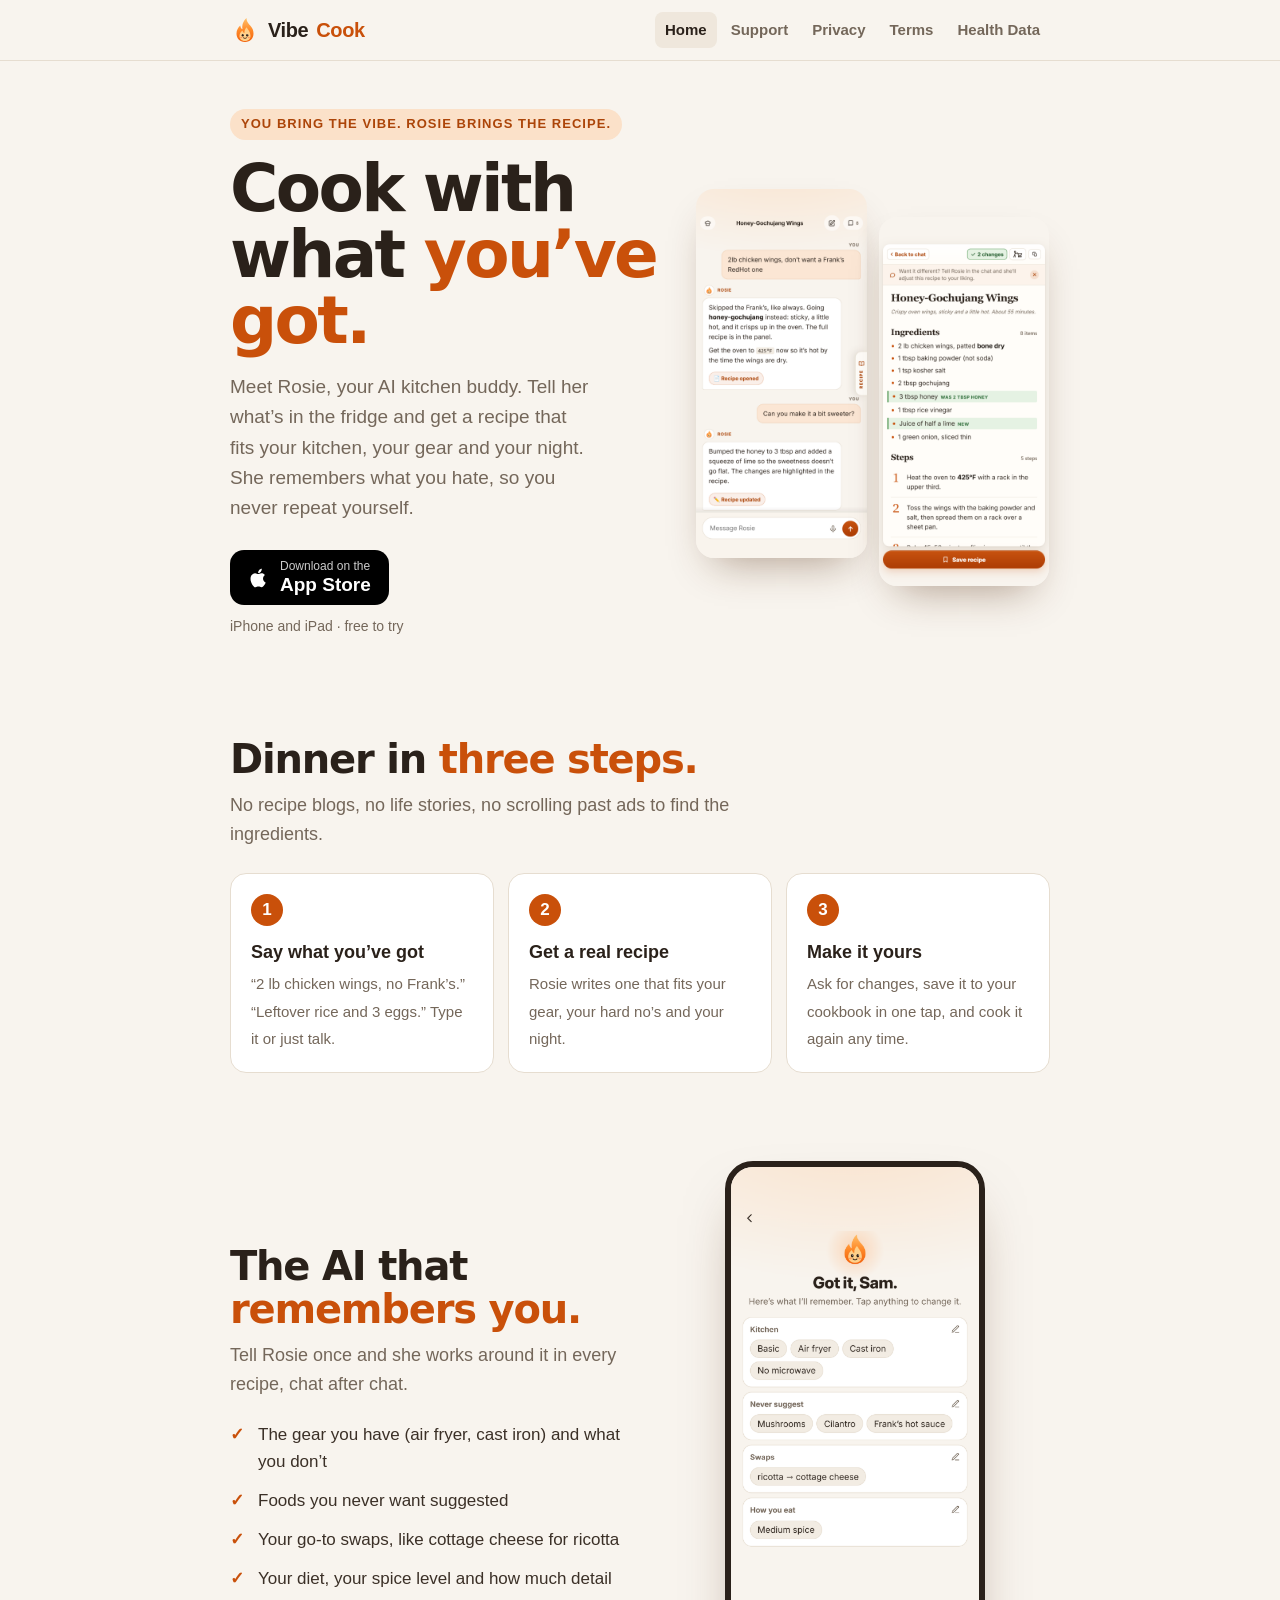
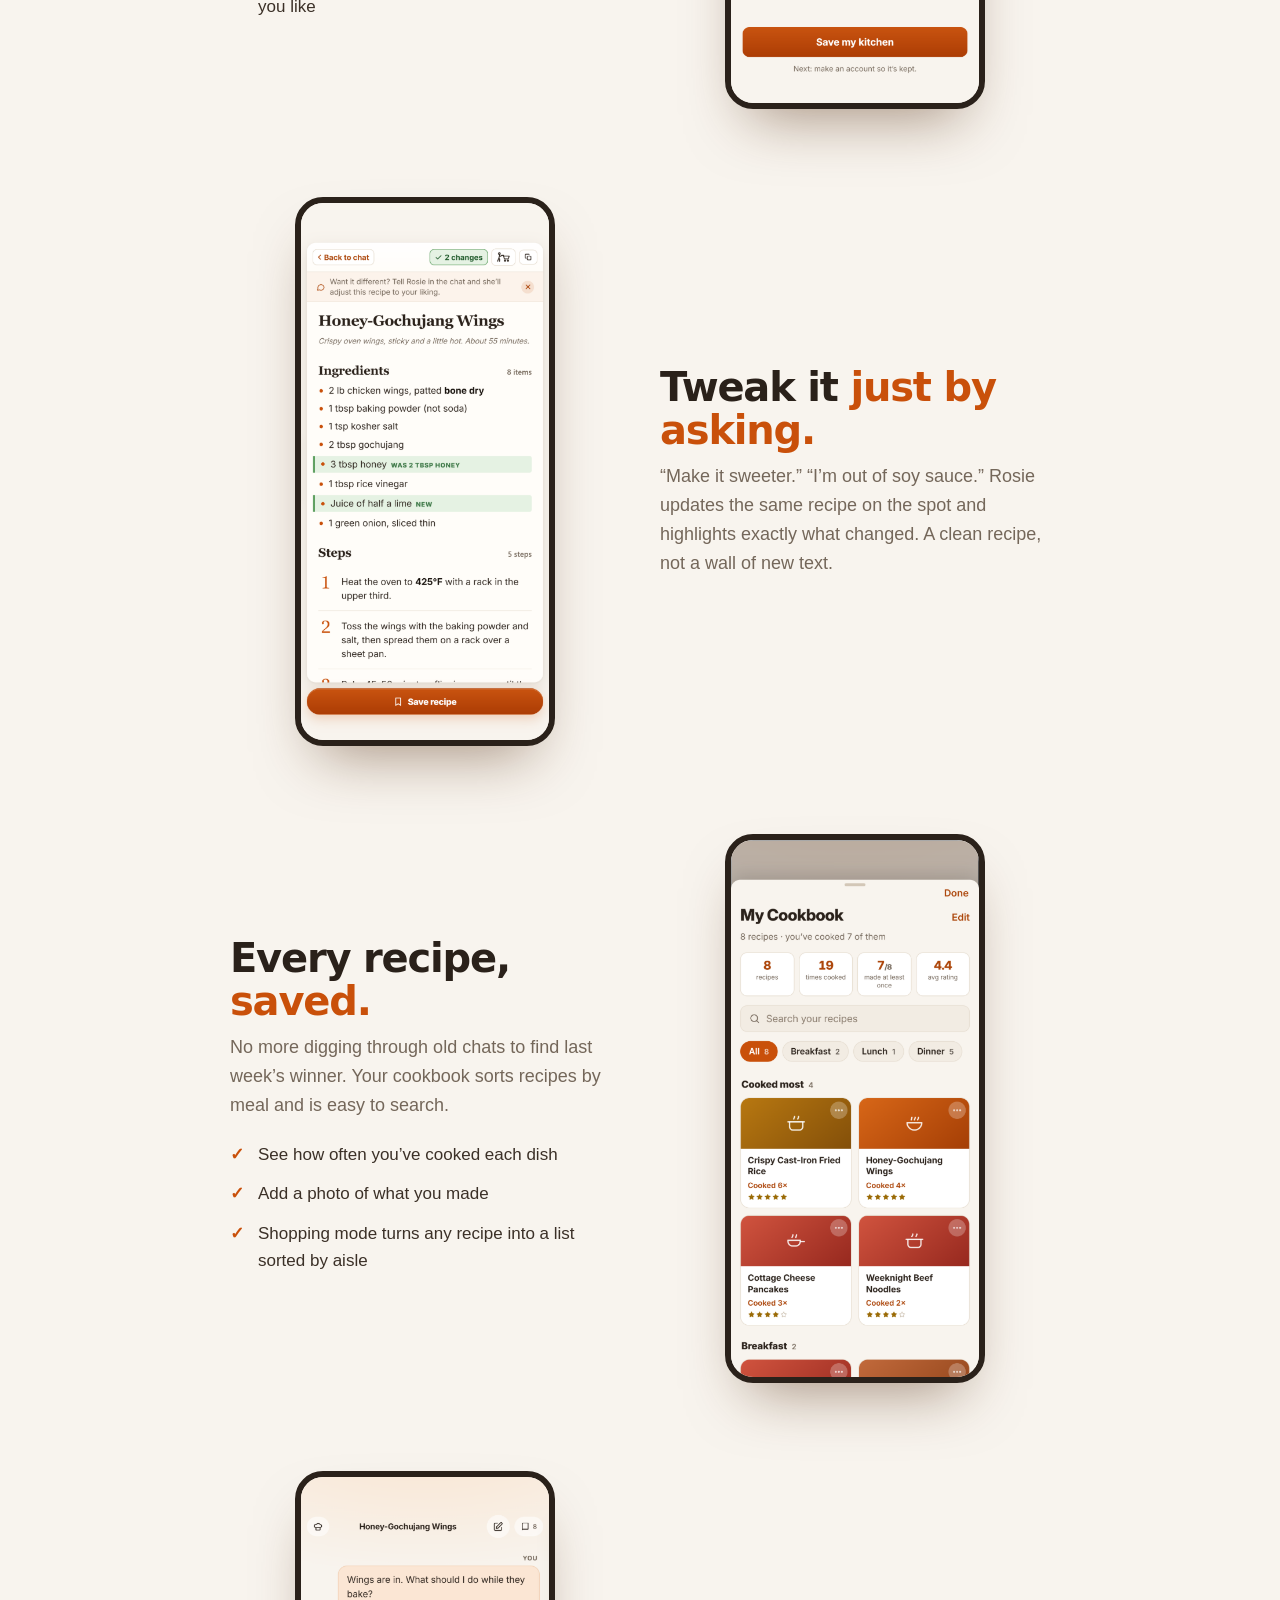
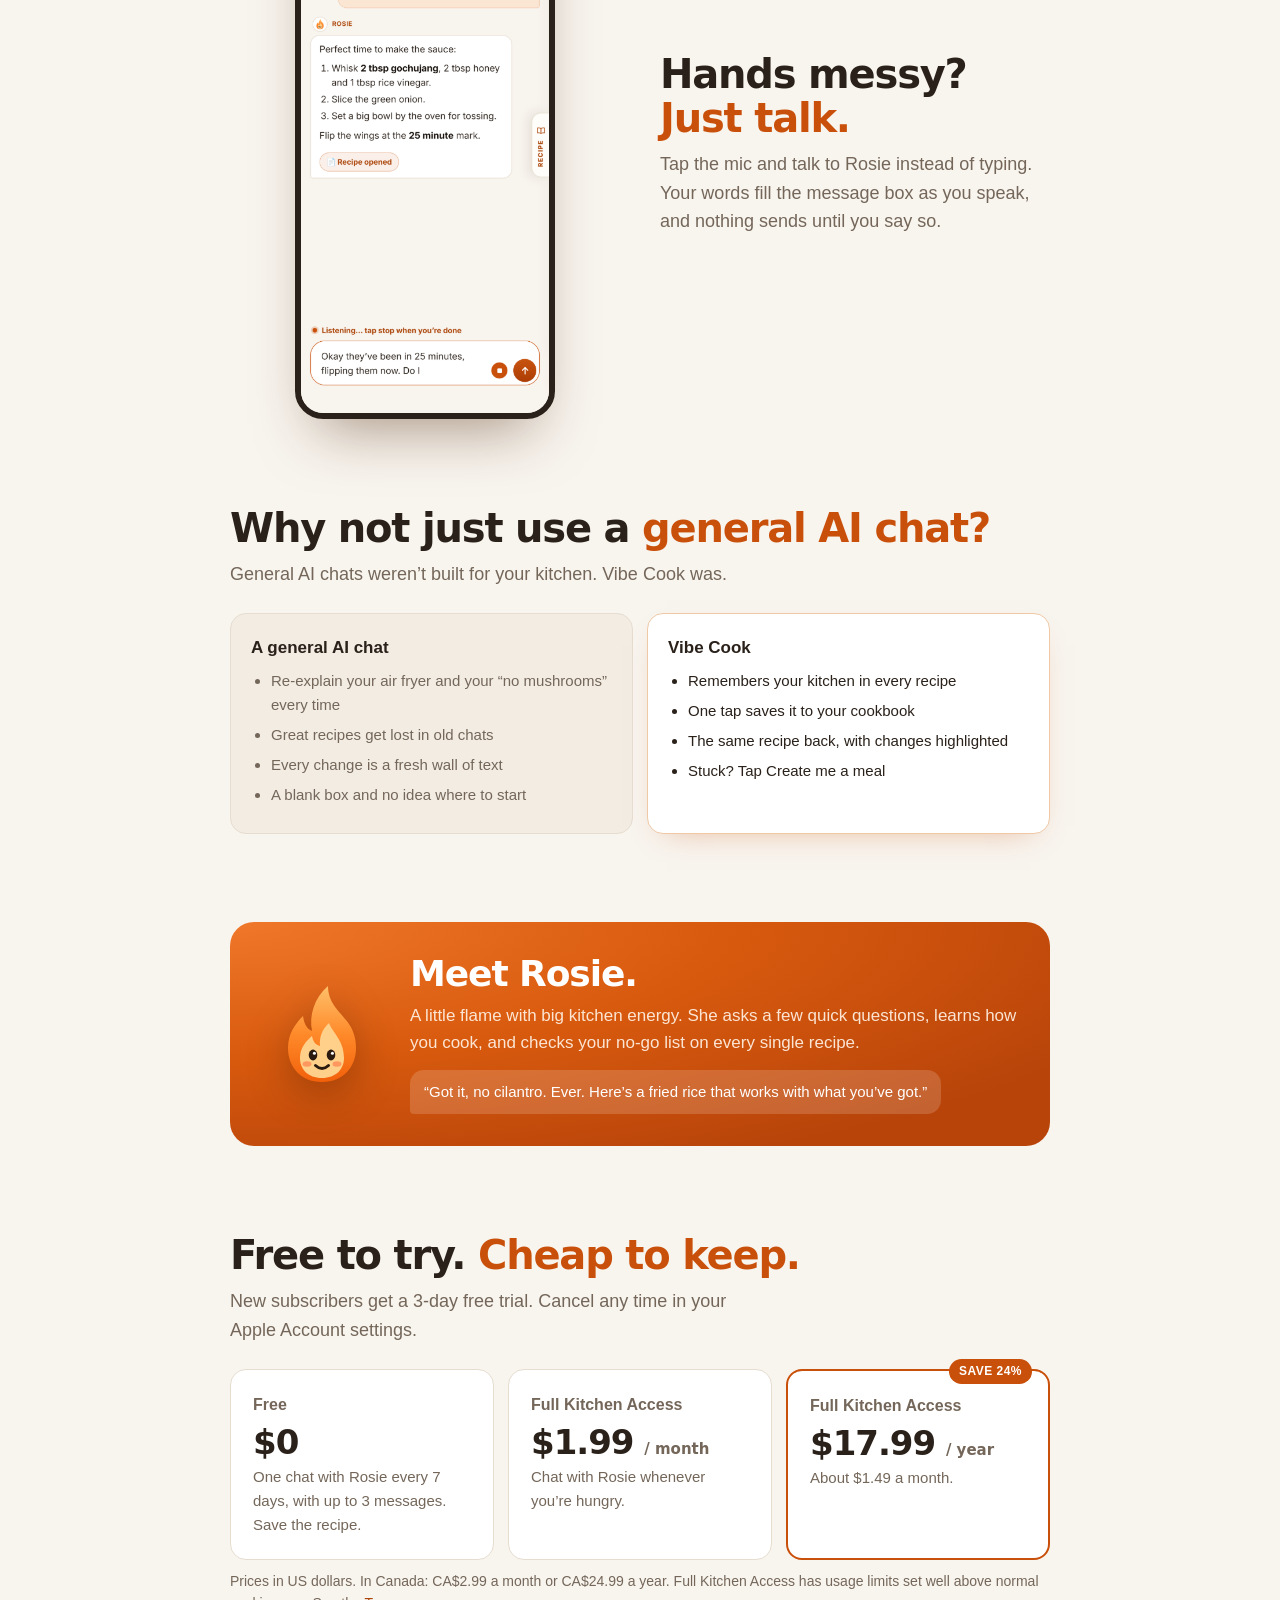
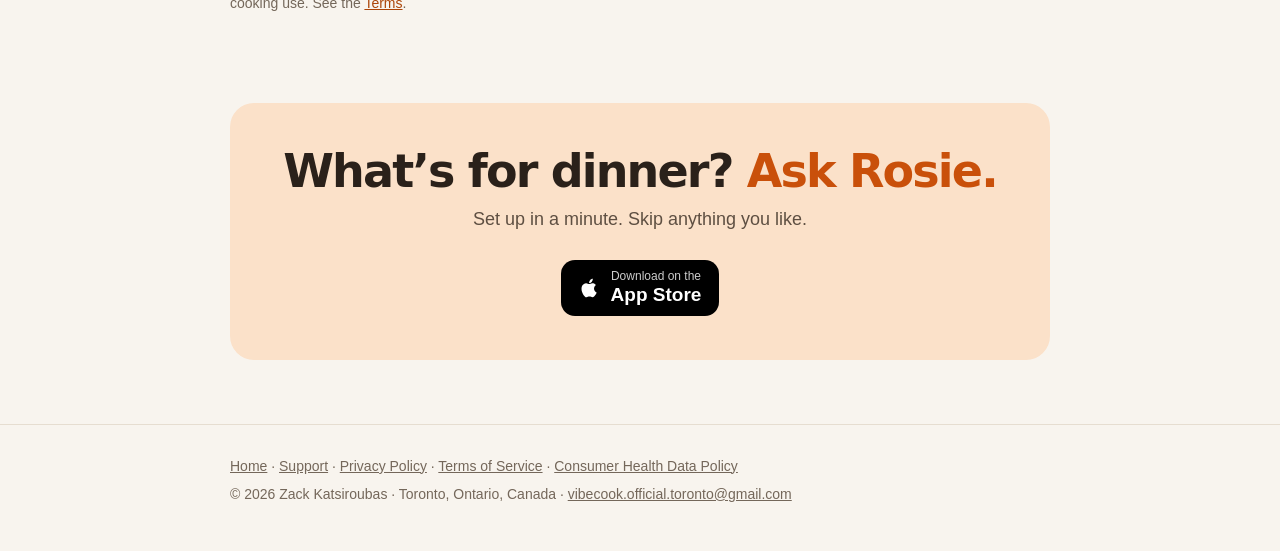
==== commit 5582adc0: "Billy is now Rosie Co-Authored-By: Claude Opus 5.5 <noreply@anthropic.com>" ====
--- a/index.html
+++ b/index.html
@@ -6,25 +6,25 @@
 <title>Vibe Cook: your AI kitchen buddy</title>
 <meta name="description" content="Vibe Cook: an AI kitchen buddy that remembers your kitchen and writes recipes around it.">
 <link rel="icon" href="data:image/svg+xml,%3Csvg%20viewBox%3D%220%200%20120%20120%22%20xmlns%3D%22http%3A%2F%2Fwww.w3.org%2F2000%2Fsvg%22%3E%3Cdefs%3E%3ClinearGradient%20id%3D%22bf%22%20x1%3D%220%22%20y1%3D%220%22%20x2%3D%220%22%20y2%3D%221%22%3E%3Cstop%20offset%3D%220%22%20stop-color%3D%22%23ffc06a%22%2F%3E%3Cstop%20offset%3D%22.5%22%20stop-color%3D%22%23ff8a2a%22%2F%3E%3Cstop%20offset%3D%221%22%20stop-color%3D%22%23f2600a%22%2F%3E%3C%2FlinearGradient%3E%3C%2Fdefs%3E%3Cpath%20d%3D%22M60%20108C38%20108%2026%2092%2026%2074C26%2060%2033%2050%2041%2042C42%2050%2045%2055%2050%2057C47%2042%2052%2024%2066%2012C66%2028%2076%2036%2084%2046C90%2053%2094%2062%2094%2074C94%2092%2082%20108%2060%20108Z%22%20fill%3D%22url(%23bf)%22%2F%3E%3Cpath%20d%3D%22M60%20104C46%20104%2038%2095%2038%2084C38%2074%2044%2067%2050%2062C51%2068%2054%2071%2058%2072C57%2064%2060%2055%2067%2049C70%2058%2082%2066%2082%2084C82%2095%2074%20104%2060%20104Z%22%20fill%3D%22%23ffd08a%22%2F%3E%3Cellipse%20cx%3D%2245%22%20cy%3D%2290%22%20rx%3D%224.5%22%20ry%3D%222.8%22%20fill%3D%22%23ff6a3d%22%20opacity%3D%22.55%22%2F%3E%3Cellipse%20cx%3D%2275%22%20cy%3D%2290%22%20rx%3D%224.5%22%20ry%3D%222.8%22%20fill%3D%22%23ff6a3d%22%20opacity%3D%22.55%22%2F%3E%3Cellipse%20cx%3D%2251%22%20cy%3D%2281%22%20rx%3D%224.3%22%20ry%3D%225.4%22%20fill%3D%22%232b1a10%22%2F%3E%3Cellipse%20cx%3D%2269%22%20cy%3D%2281%22%20rx%3D%224.3%22%20ry%3D%225.4%22%20fill%3D%22%232b1a10%22%2F%3E%3Ccircle%20cx%3D%2252.4%22%20cy%3D%2279.2%22%20r%3D%221.5%22%20fill%3D%22%23fff%22%2F%3E%3Ccircle%20cx%3D%2270.4%22%20cy%3D%2279.2%22%20r%3D%221.5%22%20fill%3D%22%23fff%22%2F%3E%3Cpath%20d%3D%22M53.5%2091.5Q60%2097.5%2066.5%2091.5%22%20fill%3D%22none%22%20stroke%3D%22%232b1a10%22%20stroke-width%3D%223%22%20stroke-linecap%3D%22round%22%2F%3E%3C%2Fsvg%3E">
-<link rel="stylesheet" href="style.css?v=87db85d6">
+<link rel="stylesheet" href="style.css?v=00d11e95">
 </head>
 <body>
 <header class="top"><div class="wrap">
-  <a class="brand" href="index.html"><span class="billy"><svg viewBox="0 0 120 120" aria-hidden="true"><defs><linearGradient id="bf" x1="0" y1="0" x2="0" y2="1"><stop offset="0" stop-color="#ffc06a"/><stop offset=".5" stop-color="#ff8a2a"/><stop offset="1" stop-color="#f2600a"/></linearGradient></defs><path d="M60 108C38 108 26 92 26 74C26 60 33 50 41 42C42 50 45 55 50 57C47 42 52 24 66 12C66 28 76 36 84 46C90 53 94 62 94 74C94 92 82 108 60 108Z" fill="url(#bf)"/><path d="M60 104C46 104 38 95 38 84C38 74 44 67 50 62C51 68 54 71 58 72C57 64 60 55 67 49C70 58 82 66 82 84C82 95 74 104 60 104Z" fill="#ffd08a"/><ellipse cx="45" cy="90" rx="4.5" ry="2.8" fill="#ff6a3d" opacity=".55"/><ellipse cx="75" cy="90" rx="4.5" ry="2.8" fill="#ff6a3d" opacity=".55"/><ellipse cx="51" cy="81" rx="4.3" ry="5.4" fill="#2b1a10"/><ellipse cx="69" cy="81" rx="4.3" ry="5.4" fill="#2b1a10"/><circle cx="52.4" cy="79.2" r="1.5" fill="#fff"/><circle cx="70.4" cy="79.2" r="1.5" fill="#fff"/><path d="M53.5 91.5Q60 97.5 66.5 91.5" fill="none" stroke="#2b1a10" stroke-width="3" stroke-linecap="round"/></svg></span>Vibe <span>Cook</span></a>
+  <a class="brand" href="index.html"><span class="rosie"><svg viewBox="0 0 120 120" aria-hidden="true"><defs><linearGradient id="bf" x1="0" y1="0" x2="0" y2="1"><stop offset="0" stop-color="#ffc06a"/><stop offset=".5" stop-color="#ff8a2a"/><stop offset="1" stop-color="#f2600a"/></linearGradient></defs><path d="M60 108C38 108 26 92 26 74C26 60 33 50 41 42C42 50 45 55 50 57C47 42 52 24 66 12C66 28 76 36 84 46C90 53 94 62 94 74C94 92 82 108 60 108Z" fill="url(#bf)"/><path d="M60 104C46 104 38 95 38 84C38 74 44 67 50 62C51 68 54 71 58 72C57 64 60 55 67 49C70 58 82 66 82 84C82 95 74 104 60 104Z" fill="#ffd08a"/><ellipse cx="45" cy="90" rx="4.5" ry="2.8" fill="#ff6a3d" opacity=".55"/><ellipse cx="75" cy="90" rx="4.5" ry="2.8" fill="#ff6a3d" opacity=".55"/><ellipse cx="51" cy="81" rx="4.3" ry="5.4" fill="#2b1a10"/><ellipse cx="69" cy="81" rx="4.3" ry="5.4" fill="#2b1a10"/><circle cx="52.4" cy="79.2" r="1.5" fill="#fff"/><circle cx="70.4" cy="79.2" r="1.5" fill="#fff"/><path d="M53.5 91.5Q60 97.5 66.5 91.5" fill="none" stroke="#2b1a10" stroke-width="3" stroke-linecap="round"/></svg></span>Vibe <span>Cook</span></a>
   <nav><a href="index.html" aria-current="page">Home</a><a href="support.html">Support</a><a href="privacy.html">Privacy</a><a href="terms.html">Terms</a><a href="health-data.html">Health Data</a></nav>
 </div></header>
 <main class="wrap">
 <section class="hero">
   <div>
-    <span class="eyebrow">You bring the vibe. Billy brings the recipe.</span>
+    <span class="eyebrow">You bring the vibe. Rosie brings the recipe.</span>
     <h1>Cook with what <em>you’ve got.</em></h1>
-    <p>Meet Billy, your AI kitchen buddy. Tell him what’s in the fridge and get a recipe that fits your kitchen, your gear and your night. He remembers what you hate, so you never repeat yourself.</p>
+    <p>Meet Rosie, your AI kitchen buddy. Tell her what’s in the fridge and get a recipe that fits your kitchen, your gear and your night. She remembers what you hate, so you never repeat yourself.</p>
     <a class="appstore" href="https://apps.apple.com/us/app/vibe-cook/id6809819827"><svg width="22" height="22" viewBox="0 0 24 24" aria-hidden="true"><path fill="#fff" d="M16.4 12.6c0-2.5 2-3.7 2.1-3.8-1.2-1.7-3-1.9-3.6-2-1.5-.2-3 .9-3.8.9-.8 0-2-.9-3.3-.9-1.7 0-3.3 1-4.2 2.6-1.8 3.1-.5 7.7 1.3 10.2.9 1.2 1.9 2.6 3.2 2.6 1.3-.1 1.8-.8 3.3-.8s2 .8 3.3.8c1.4 0 2.3-1.3 3.1-2.5 1-1.4 1.4-2.8 1.4-2.9-.1 0-2.8-1-2.8-4.2zM14 5.1c.7-.9 1.2-2 1-3.1-1 0-2.2.7-2.9 1.5-.6.7-1.2 1.9-1 3 1.1.1 2.2-.6 2.9-1.4z"/></svg><span><small>Download on the</small>App Store</span></a>
     <div class="fine">iPhone and iPad · free to try</div>
   </div>
   <div class="shots">
-    <img src="img/chat.png" width="428" height="926" alt="Billy writing a honey-gochujang wings recipe in the Vibe Cook chat">
-    <img src="img/recipe.png" width="428" height="926" alt="The recipe card with Billy’s changes highlighted">
+    <img src="img/chat.png" width="428" height="926" alt="Rosie writing a honey-gochujang wings recipe in the Vibe Cook chat">
+    <img src="img/recipe.png" width="428" height="926" alt="The recipe card with Rosie’s changes highlighted">
   </div>
 </section>
 
@@ -33,7 +33,7 @@
   <p class="lede">No recipe blogs, no life stories, no scrolling past ads to find the ingredients.</p>
   <div class="steps">
     <div class="step"><b>Say what you’ve got</b><span>“2 lb chicken wings, no Frank’s.” “Leftover rice and 3 eggs.” Type it or just talk.</span></div>
-    <div class="step"><b>Get a real recipe</b><span>Billy writes one that fits your gear, your hard no’s and your night.</span></div>
+    <div class="step"><b>Get a real recipe</b><span>Rosie writes one that fits your gear, your hard no’s and your night.</span></div>
     <div class="step"><b>Make it yours</b><span>Ask for changes, save it to your cookbook in one tap, and cook it again any time.</span></div>
   </div>
 </section>
@@ -41,7 +41,7 @@
 <section class="row">
   <div>
     <h2>The AI that <em>remembers you.</em></h2>
-    <p>Tell Billy once and he works around it in every recipe, chat after chat.</p>
+    <p>Tell Rosie once and she works around it in every recipe, chat after chat.</p>
     <ul>
       <li>The gear you have (air fryer, cast iron) and what you don’t</li>
       <li>Foods you never want suggested</li>
@@ -49,15 +49,15 @@
       <li>Your diet, your spice level and how much detail you like</li>
     </ul>
   </div>
-  <div class="phone"><img src="img/ready.png" width="428" height="926" alt="What Billy remembers: kitchen gear, foods to never suggest, swaps and spice level" loading="lazy"></div>
+  <div class="phone"><img src="img/ready.png" width="428" height="926" alt="What Rosie remembers: kitchen gear, foods to never suggest, swaps and spice level" loading="lazy"></div>
 </section>
 
 <section class="row flip">
   <div>
     <h2>Tweak it <em>just by asking.</em></h2>
-    <p>“Make it sweeter.” “I’m out of soy sauce.” Billy updates the same recipe on the spot and highlights exactly what changed. A clean recipe, not a wall of new text.</p>
+    <p>“Make it sweeter.” “I’m out of soy sauce.” Rosie updates the same recipe on the spot and highlights exactly what changed. A clean recipe, not a wall of new text.</p>
   </div>
-  <div class="phone"><img src="img/recipe.png" width="428" height="926" alt="A recipe with Billy’s changes highlighted in green" loading="lazy"></div>
+  <div class="phone"><img src="img/recipe.png" width="428" height="926" alt="A recipe with Rosie’s changes highlighted in green" loading="lazy"></div>
 </section>
 
 <section class="row">
@@ -76,7 +76,7 @@
 <section class="row flip">
   <div>
     <h2>Hands messy? <em>Just talk.</em></h2>
-    <p>Tap the mic and talk to Billy instead of typing. Your words fill the message box as you speak, and nothing sends until you say so.</p>
+    <p>Tap the mic and talk to Rosie instead of typing. Your words fill the message box as you speak, and nothing sends until you say so.</p>
   </div>
   <div class="phone"><img src="img/listening.png" width="428" height="926" alt="The mic listening while words fill the message box" loading="lazy"></div>
 </section>
@@ -100,11 +100,11 @@
   </div>
 </section>
 
-<section class="band billy-band">
+<section class="band rosie-band">
   <div class="big"><svg viewBox="0 0 120 120" aria-hidden="true"><defs><linearGradient id="bf2" x1="0" y1="0" x2="0" y2="1"><stop offset="0" stop-color="#ffc06a"/><stop offset=".5" stop-color="#ff8a2a"/><stop offset="1" stop-color="#f2600a"/></linearGradient></defs><path d="M60 108C38 108 26 92 26 74C26 60 33 50 41 42C42 50 45 55 50 57C47 42 52 24 66 12C66 28 76 36 84 46C90 53 94 62 94 74C94 92 82 108 60 108Z" fill="url(#bf2)"/><path d="M60 104C46 104 38 95 38 84C38 74 44 67 50 62C51 68 54 71 58 72C57 64 60 55 67 49C70 58 82 66 82 84C82 95 74 104 60 104Z" fill="#ffd08a"/><ellipse cx="45" cy="90" rx="4.5" ry="2.8" fill="#ff6a3d" opacity=".55"/><ellipse cx="75" cy="90" rx="4.5" ry="2.8" fill="#ff6a3d" opacity=".55"/><ellipse cx="51" cy="81" rx="4.3" ry="5.4" fill="#2b1a10"/><ellipse cx="69" cy="81" rx="4.3" ry="5.4" fill="#2b1a10"/><circle cx="52.4" cy="79.2" r="1.5" fill="#fff"/><circle cx="70.4" cy="79.2" r="1.5" fill="#fff"/><path d="M53.5 91.5Q60 97.5 66.5 91.5" fill="none" stroke="#2b1a10" stroke-width="3" stroke-linecap="round"/></svg></div>
   <div>
-    <h2>Meet Billy.</h2>
-    <p>A little flame with big kitchen energy. He asks a few quick questions, learns how you cook, and checks your no-go list on every single recipe.</p>
+    <h2>Meet Rosie.</h2>
+    <p>A little flame with big kitchen energy. She asks a few quick questions, learns how you cook, and checks your no-go list on every single recipe.</p>
     <span class="quote">“Got it, no cilantro. Ever. Here’s a fried rice that works with what you’ve got.”</span>
   </div>
 </section>
@@ -113,15 +113,15 @@
   <h2>Free to try. <em>Cheap to keep.</em></h2>
   <p class="lede">New subscribers get a 3-day free trial. Cancel any time in your Apple Account settings.</p>
   <div class="plans">
-    <div class="plan"><h3>Free</h3><div class="price">$0</div><p>One chat with Billy every 7 days, with up to 3 messages. Save the recipe.</p></div>
-    <div class="plan"><h3>Full Kitchen Access</h3><div class="price">$1.99 <small>/ month</small></div><p>Chat with Billy whenever you’re hungry.</p></div>
+    <div class="plan"><h3>Free</h3><div class="price">$0</div><p>One chat with Rosie every 7 days, with up to 3 messages. Save the recipe.</p></div>
+    <div class="plan"><h3>Full Kitchen Access</h3><div class="price">$1.99 <small>/ month</small></div><p>Chat with Rosie whenever you’re hungry.</p></div>
     <div class="plan best"><span class="tag">SAVE 24%</span><h3>Full Kitchen Access</h3><div class="price">$17.99 <small>/ year</small></div><p>About $1.49 a month.</p></div>
   </div>
   <div class="fine">Prices in US dollars. In Canada: CA$2.99 a month or CA$24.99 a year. Full Kitchen Access has usage limits set well above normal cooking use. See the <a href="terms.html">Terms</a>.</div>
 </section>
 
 <section class="band cta">
-  <h2>What’s for dinner? <em>Ask Billy.</em></h2>
+  <h2>What’s for dinner? <em>Ask Rosie.</em></h2>
   <p>Set up in a minute. Skip anything you like.</p>
   <a class="appstore" href="https://apps.apple.com/us/app/vibe-cook/id6809819827"><svg width="22" height="22" viewBox="0 0 24 24" aria-hidden="true"><path fill="#fff" d="M16.4 12.6c0-2.5 2-3.7 2.1-3.8-1.2-1.7-3-1.9-3.6-2-1.5-.2-3 .9-3.8.9-.8 0-2-.9-3.3-.9-1.7 0-3.3 1-4.2 2.6-1.8 3.1-.5 7.7 1.3 10.2.9 1.2 1.9 2.6 3.2 2.6 1.3-.1 1.8-.8 3.3-.8s2 .8 3.3.8c1.4 0 2.3-1.3 3.1-2.5 1-1.4 1.4-2.8 1.4-2.9-.1 0-2.8-1-2.8-4.2zM14 5.1c.7-.9 1.2-2 1-3.1-1 0-2.2.7-2.9 1.5-.6.7-1.2 1.9-1 3 1.1.1 2.2-.6 2.9-1.4z"/></svg><span><small>Download on the</small>App Store</span></a>
 </section>
--- a/style.css
+++ b/style.css
@@ -12,8 +12,8 @@
 .top .wrap{display:flex; align-items:center; justify-content:space-between; gap:12px; min-height:60px; flex-wrap:wrap}
 .brand{display:flex; align-items:center; gap:8px; font-weight:800; font-size:20px; letter-spacing:-.02em; color:var(--text); text-decoration:none}
 .brand span:last-child{color:var(--accent)}
-.brand .billy{width:30px; height:30px; display:inline-grid}
-.brand .billy svg{width:100%; height:100%}
+.brand .rosie{width:30px; height:30px; display:inline-grid}
+.brand .rosie svg{width:100%; height:100%}
 .top nav{display:flex; gap:4px; flex-wrap:wrap}
 .top nav a{color:var(--muted); text-decoration:none; font-weight:600; font-size:15px; padding:6px 10px; border-radius:8px}
 .top nav a[aria-current="page"], .top nav a:hover{color:var(--text); background:#efe7dc}
@@ -68,11 +68,11 @@
 .compare ul{margin:0; padding-left:20px}
 .compare li{margin:6px 0; font-size:15px}
 .compare .them li{color:var(--muted)}
-.billy-band{display:grid; grid-template-columns:auto 1fr; gap:28px; align-items:center; background:radial-gradient(120% 120% at 0% 0%, #f0782a 0%, #d85a0e 50%, #b8440a 100%); color:#fff; border-radius:24px; padding:32px}
-.billy-band .big{width:120px; height:120px; filter:drop-shadow(0 10px 20px rgba(0,0,0,.25))}
-.billy-band .big svg{width:100%; height:100%}
-.billy-band h2{font:800 clamp(26px, 4.5vw, 36px)/1.1 var(--display); letter-spacing:-.03em; margin:0 0 8px}
-.billy-band p{margin:0; color:rgba(255,241,228,.92); font-size:17px}
+.rosie-band{display:grid; grid-template-columns:auto 1fr; gap:28px; align-items:center; background:radial-gradient(120% 120% at 0% 0%, #f0782a 0%, #d85a0e 50%, #b8440a 100%); color:#fff; border-radius:24px; padding:32px}
+.rosie-band .big{width:120px; height:120px; filter:drop-shadow(0 10px 20px rgba(0,0,0,.25))}
+.rosie-band .big svg{width:100%; height:100%}
+.rosie-band h2{font:800 clamp(26px, 4.5vw, 36px)/1.1 var(--display); letter-spacing:-.03em; margin:0 0 8px}
+.rosie-band p{margin:0; color:rgba(255,241,228,.92); font-size:17px}
 .quote{display:inline-block; margin-top:14px; background:rgba(255,255,255,.16); border-radius:14px 14px 14px 4px; padding:10px 14px; font-size:15px}
 .plans{display:grid; grid-template-columns:repeat(3, minmax(0, 1fr)); gap:14px}
 .plan{background:var(--panel); border:1px solid var(--line); border-radius:16px; padding:22px; position:relative}
@@ -115,7 +115,7 @@
   .row{grid-template-columns:1fr; gap:24px}
   .row.flip .phone{order:0}
   .phone img{max-width:220px}
-  .billy-band{grid-template-columns:1fr; text-align:center; padding:28px 22px}
-  .billy-band .big{margin:0 auto; width:96px; height:96px}
+  .rosie-band{grid-template-columns:1fr; text-align:center; padding:28px 22px}
+  .rosie-band .big{margin:0 auto; width:96px; height:96px}
   .plan .tag{right:auto; left:16px}
 }
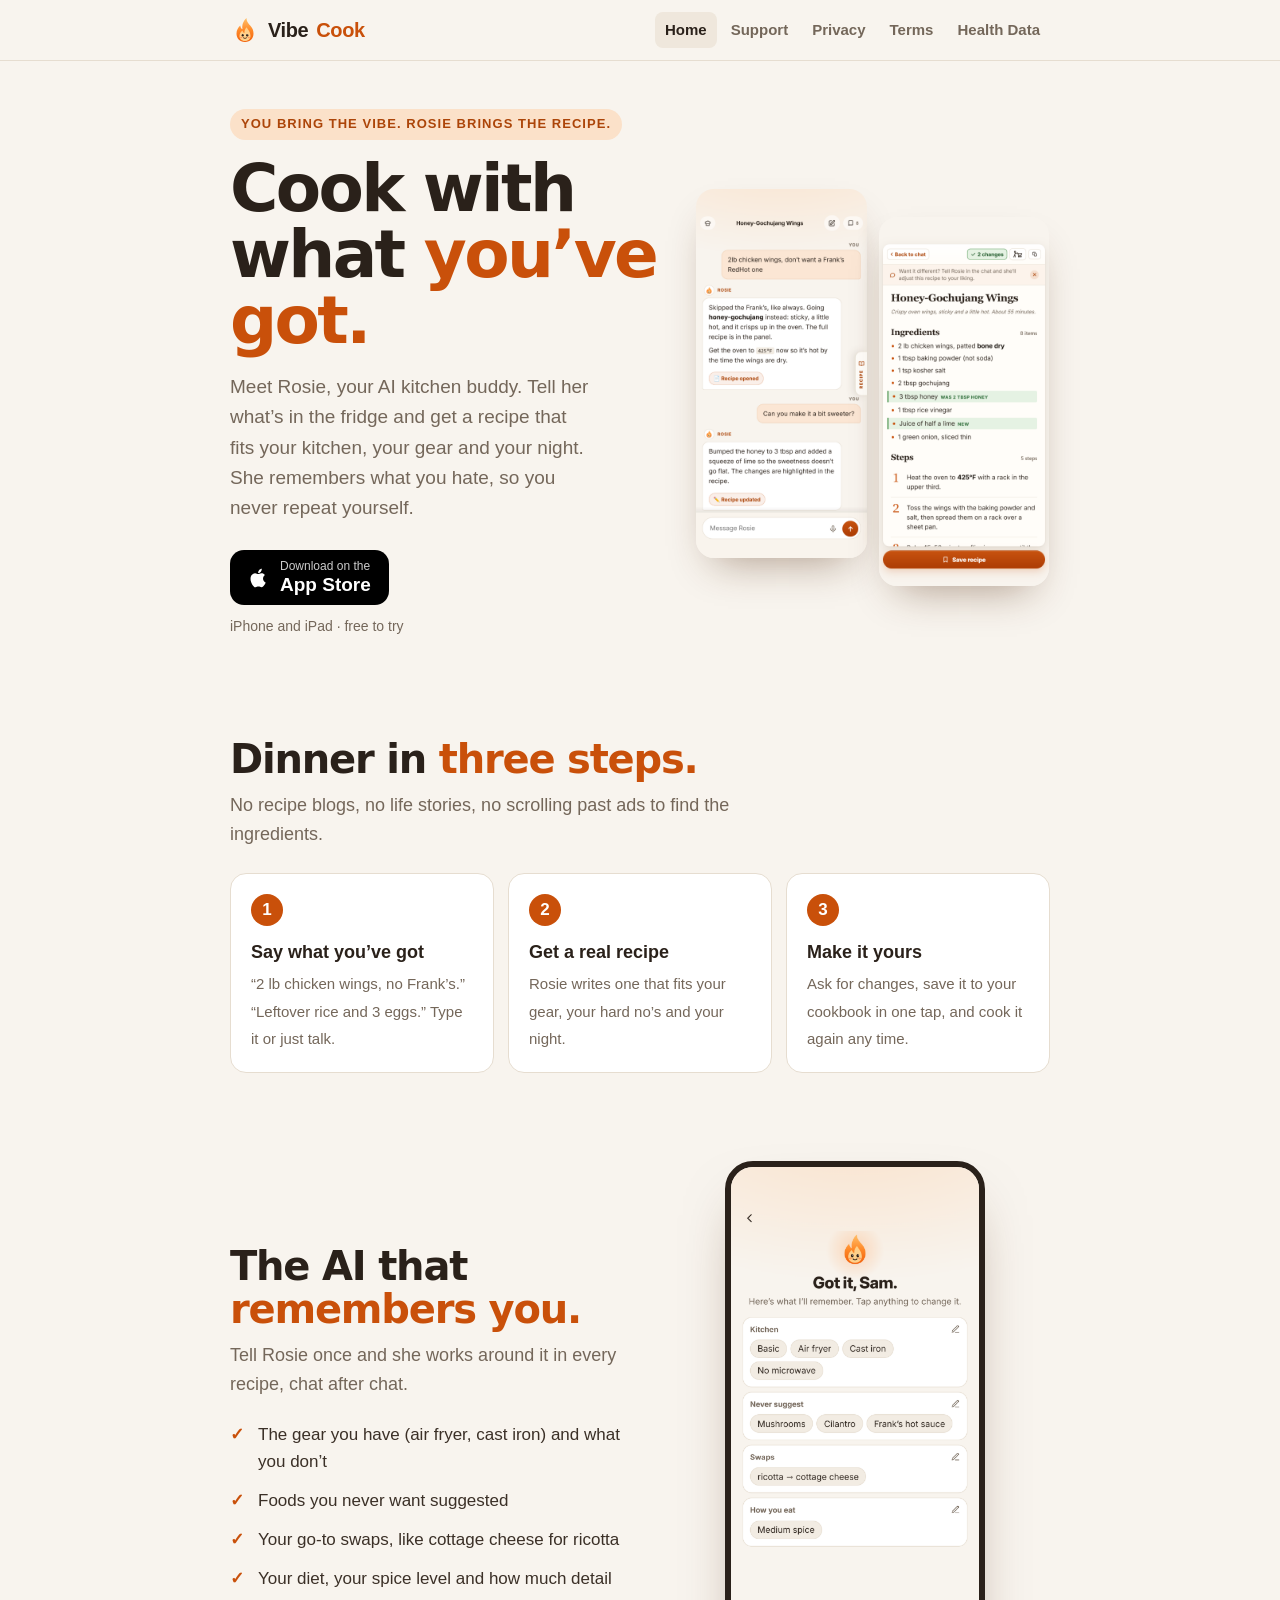
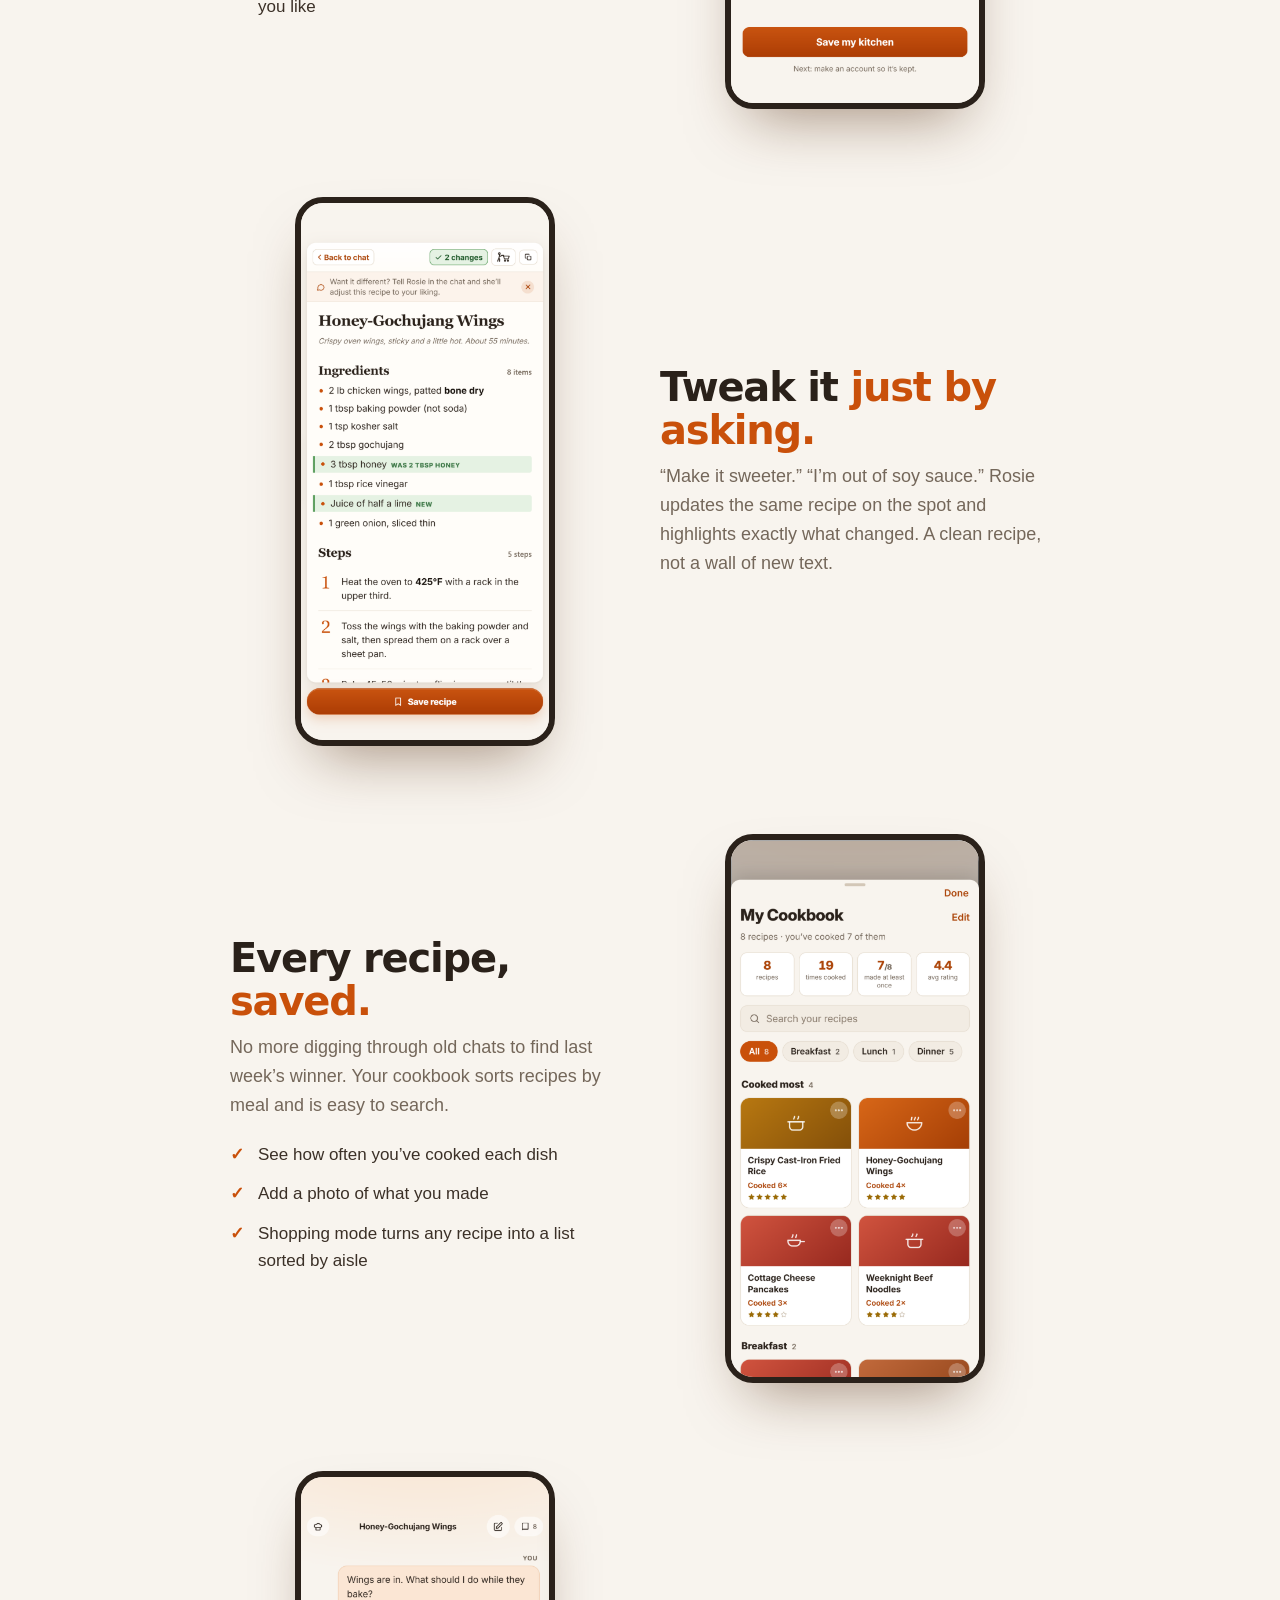
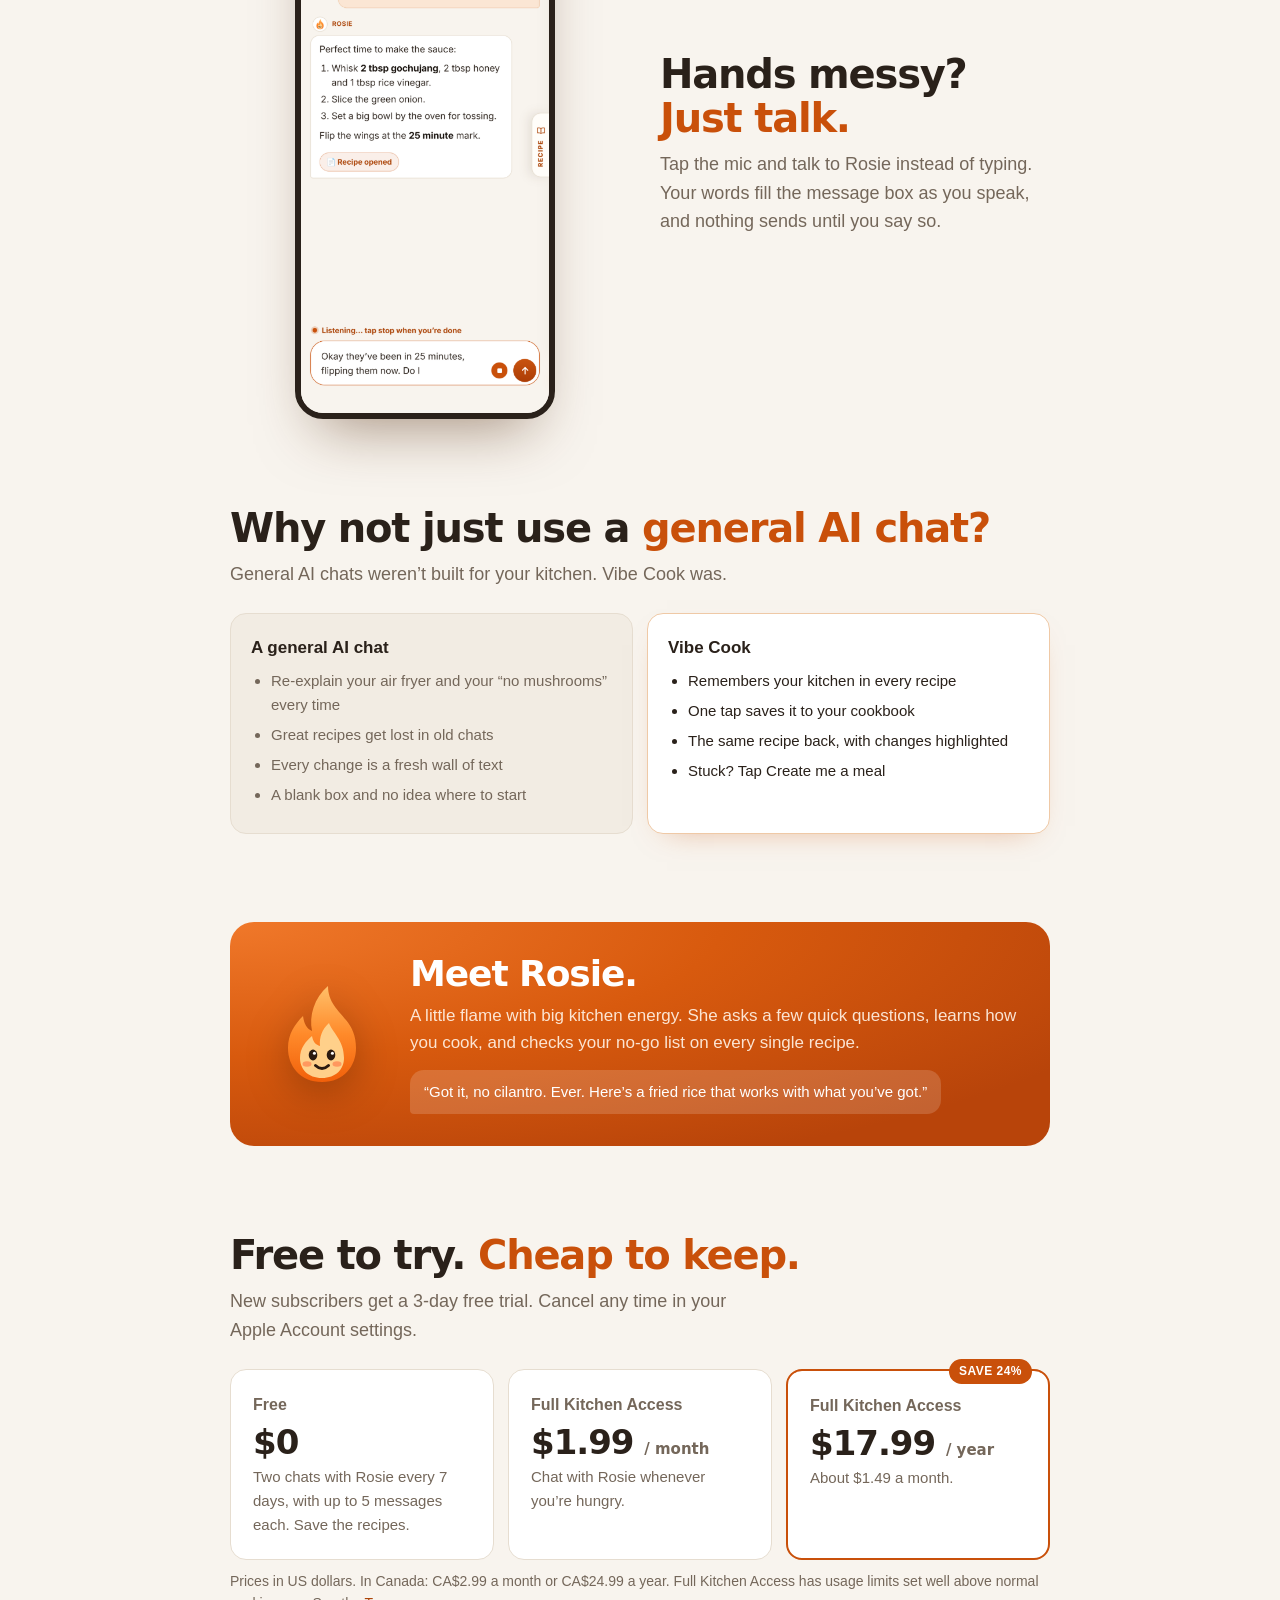
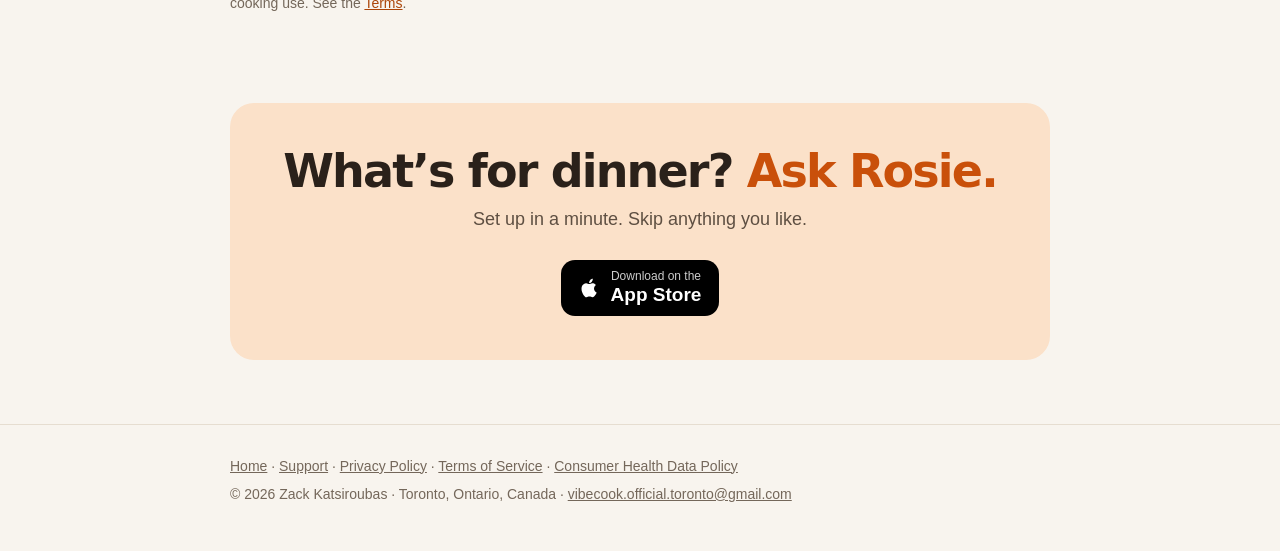
==== commit a5d752a6: "Free tier: two chats a week, up to 5 messages each" ====
--- a/index.html
+++ b/index.html
@@ -113,7 +113,7 @@
   <h2>Free to try. <em>Cheap to keep.</em></h2>
   <p class="lede">New subscribers get a 3-day free trial. Cancel any time in your Apple Account settings.</p>
   <div class="plans">
-    <div class="plan"><h3>Free</h3><div class="price">$0</div><p>One chat with Rosie every 7 days, with up to 3 messages. Save the recipe.</p></div>
+    <div class="plan"><h3>Free</h3><div class="price">$0</div><p>Two chats with Rosie every 7 days, with up to 5 messages each. Save the recipes.</p></div>
     <div class="plan"><h3>Full Kitchen Access</h3><div class="price">$1.99 <small>/ month</small></div><p>Chat with Rosie whenever you’re hungry.</p></div>
     <div class="plan best"><span class="tag">SAVE 24%</span><h3>Full Kitchen Access</h3><div class="price">$17.99 <small>/ year</small></div><p>About $1.49 a month.</p></div>
   </div>
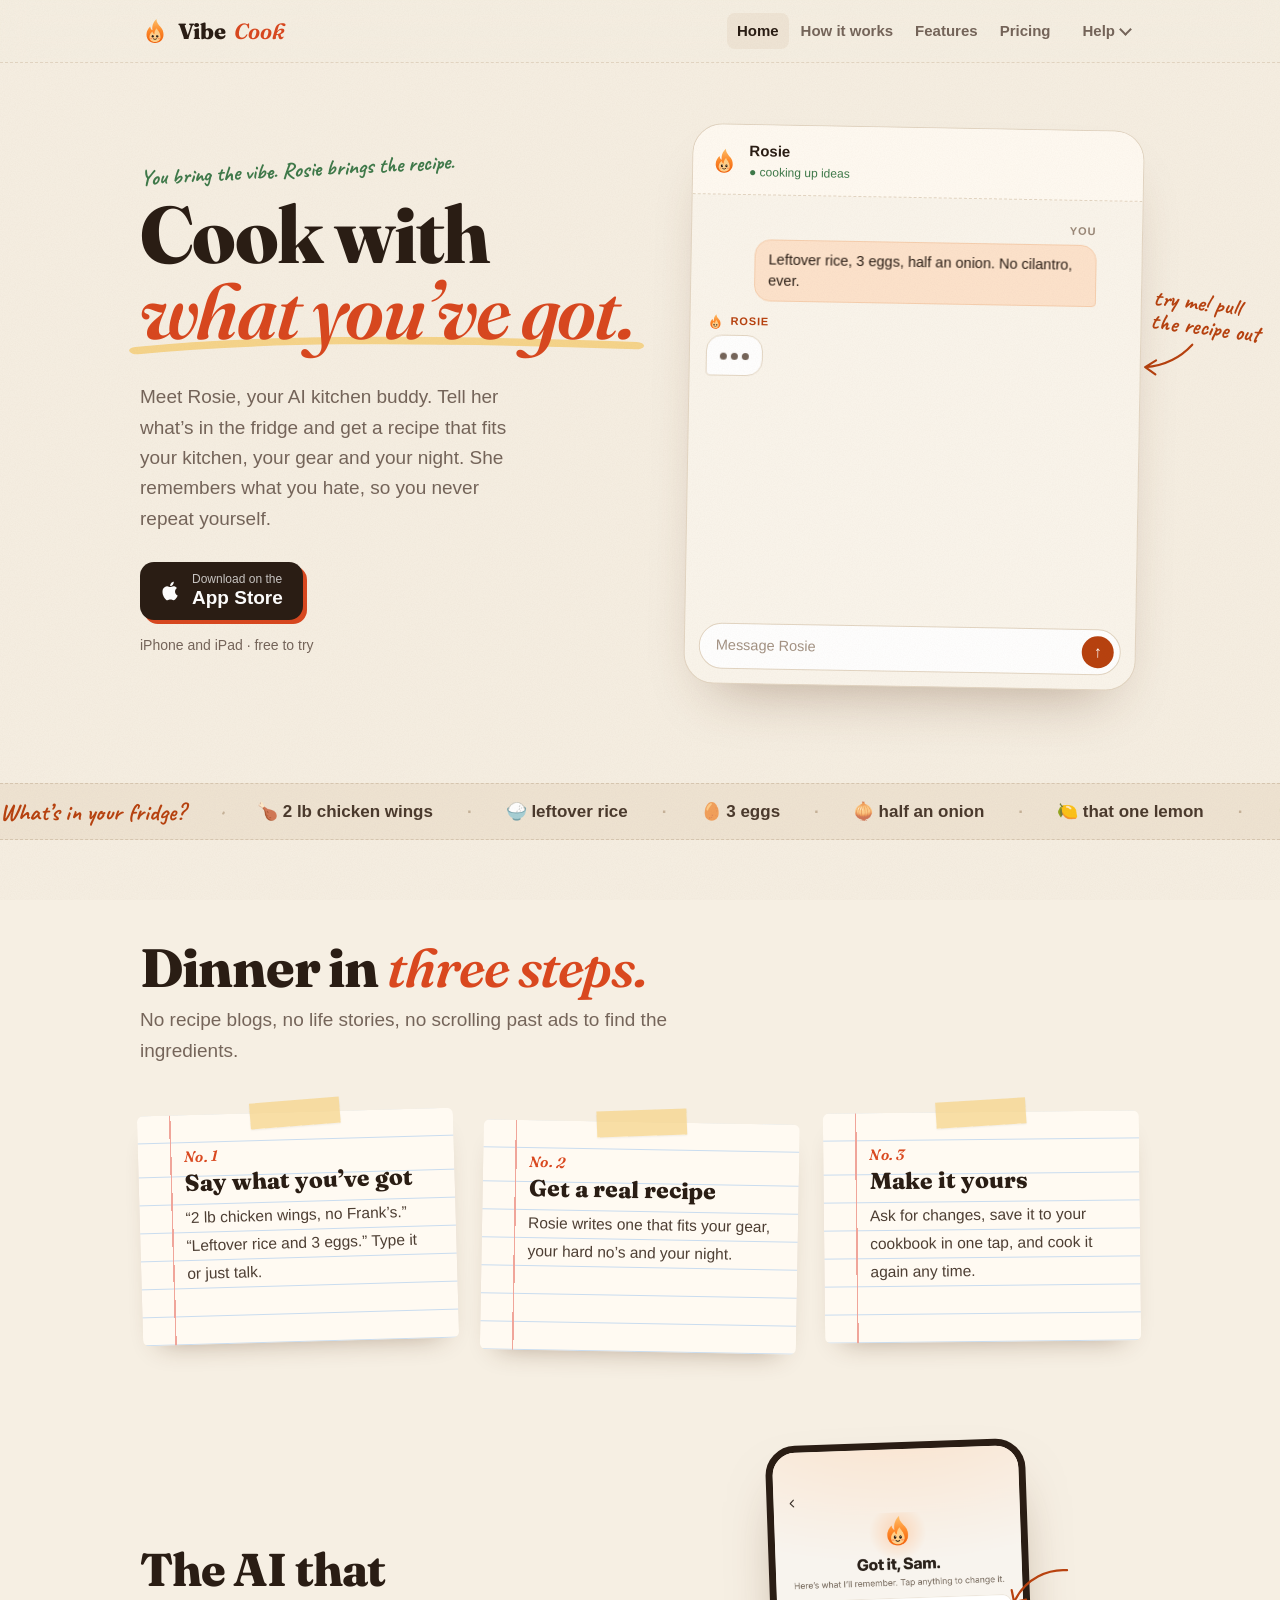
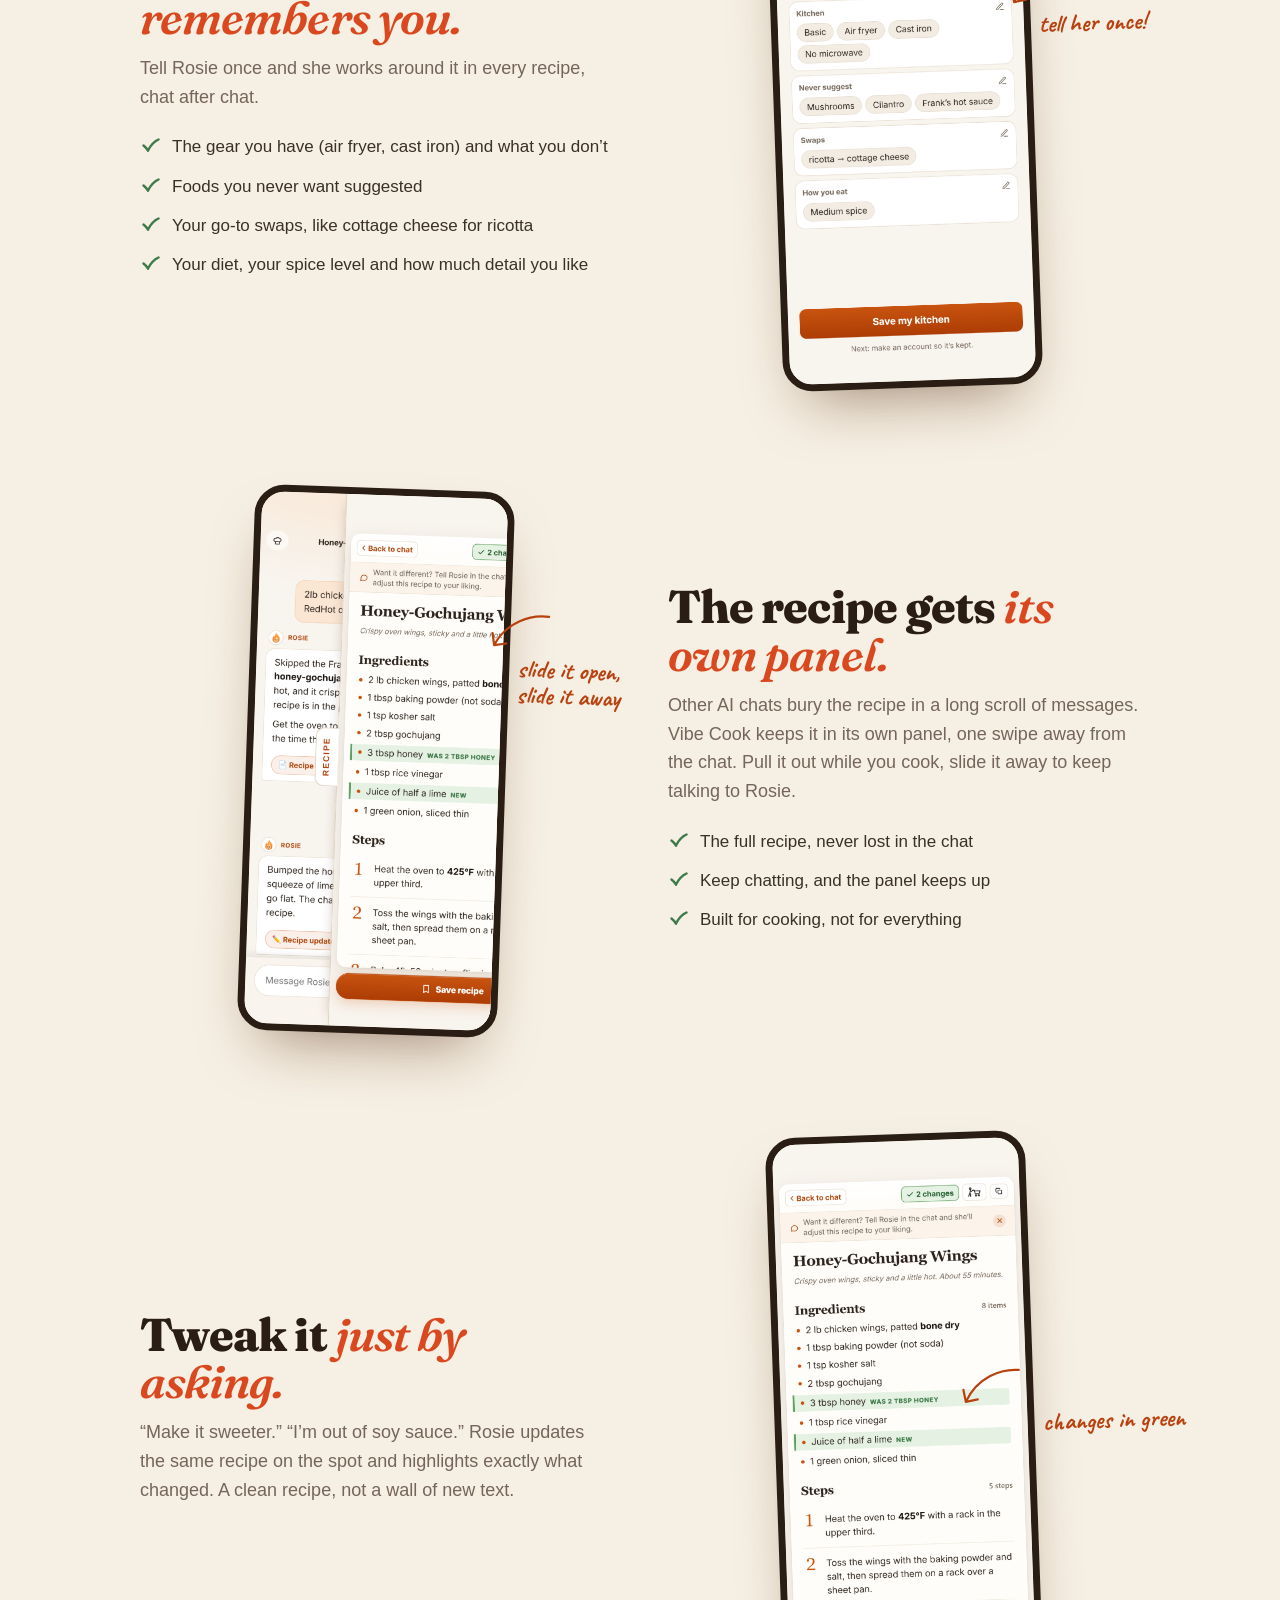
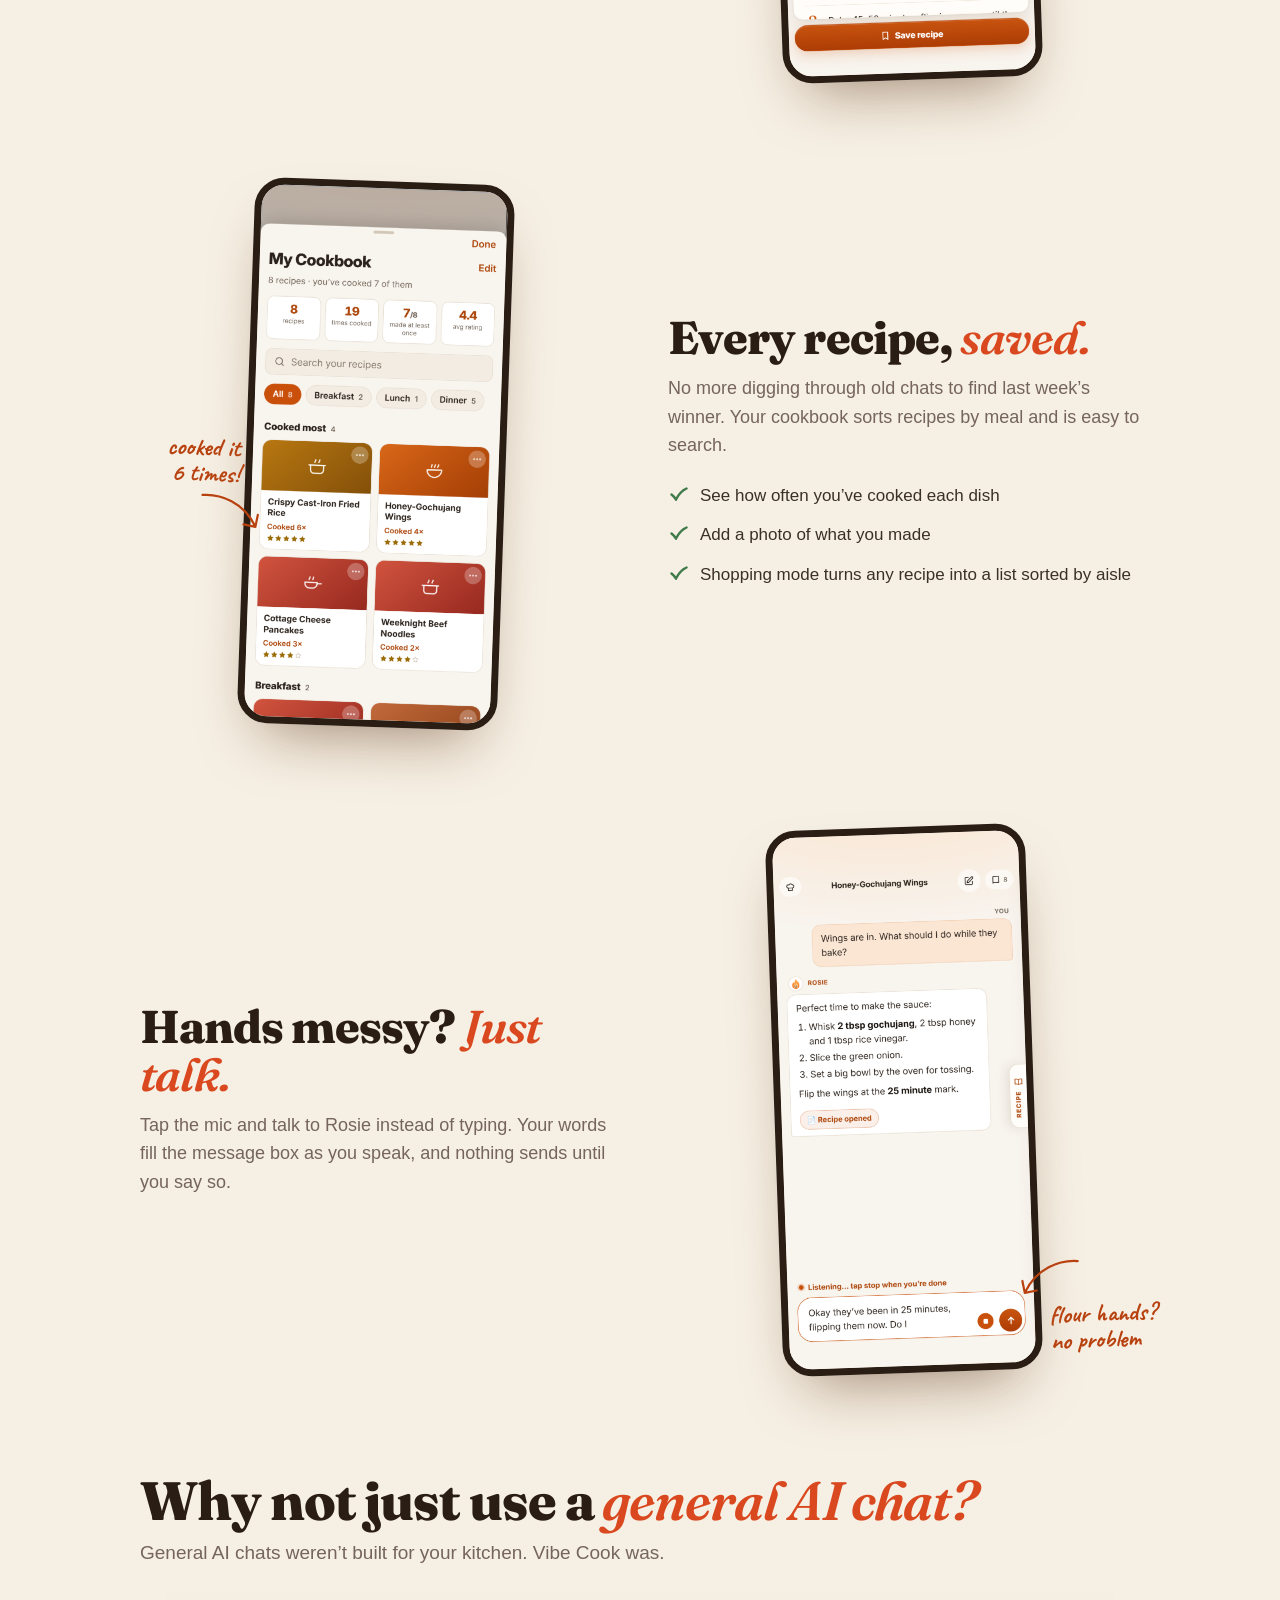
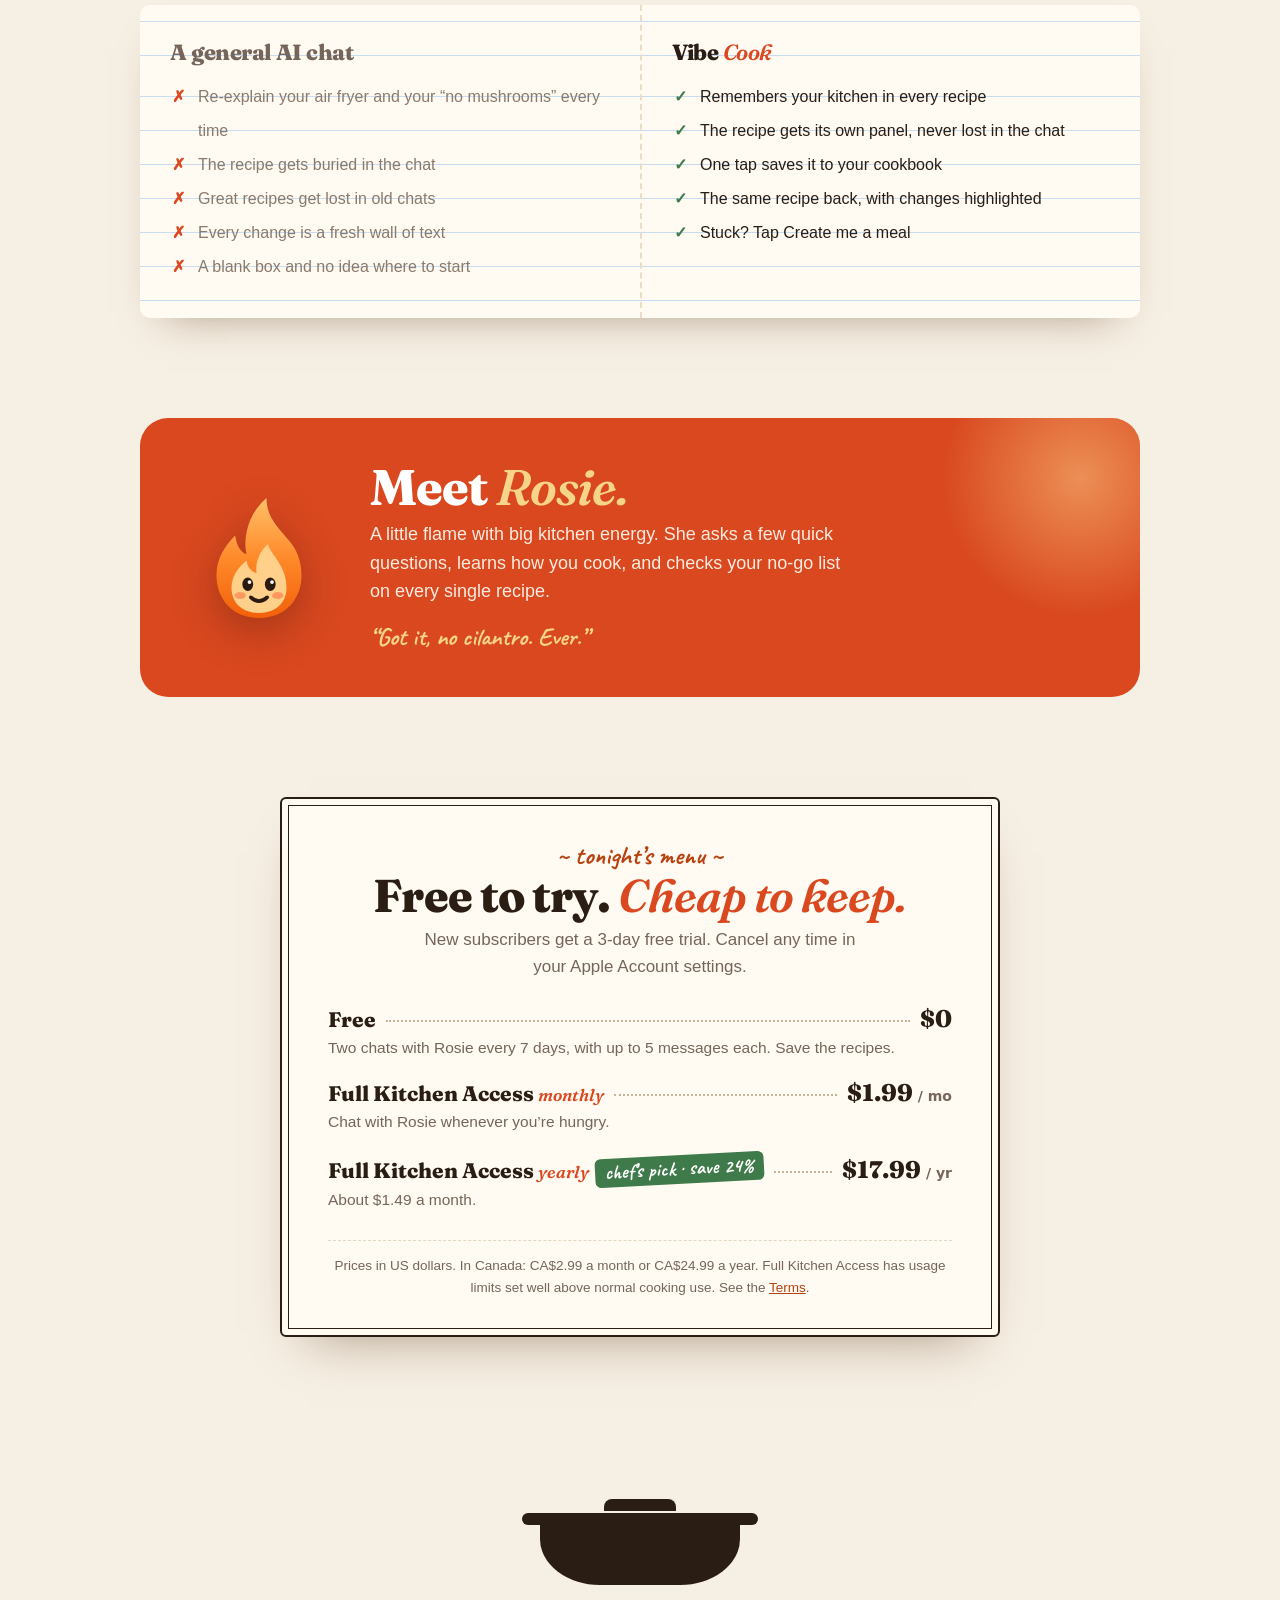
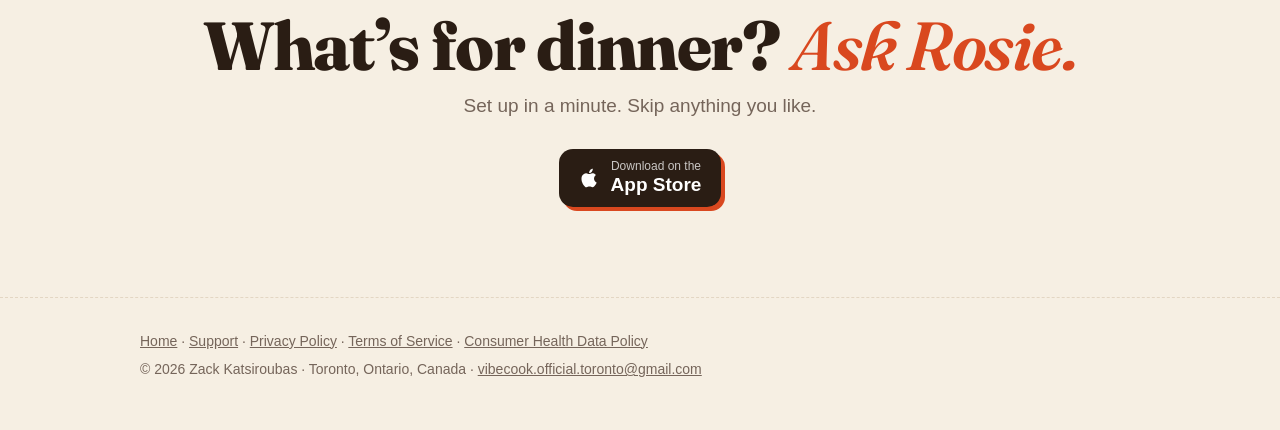
==== commit b8d357d5: "New look: the recipe-card design, a live chat demo and a Help menu Built from phase-3/app-store/tool" ====
--- a/index.html
+++ b/index.html
@@ -6,39 +6,87 @@
 <title>Vibe Cook: your AI kitchen buddy</title>
 <meta name="description" content="Vibe Cook: an AI kitchen buddy that remembers your kitchen and writes recipes around it.">
 <link rel="icon" href="data:image/svg+xml,%3Csvg%20viewBox%3D%220%200%20120%20120%22%20xmlns%3D%22http%3A%2F%2Fwww.w3.org%2F2000%2Fsvg%22%3E%3Cdefs%3E%3ClinearGradient%20id%3D%22bf%22%20x1%3D%220%22%20y1%3D%220%22%20x2%3D%220%22%20y2%3D%221%22%3E%3Cstop%20offset%3D%220%22%20stop-color%3D%22%23ffc06a%22%2F%3E%3Cstop%20offset%3D%22.5%22%20stop-color%3D%22%23ff8a2a%22%2F%3E%3Cstop%20offset%3D%221%22%20stop-color%3D%22%23f2600a%22%2F%3E%3C%2FlinearGradient%3E%3C%2Fdefs%3E%3Cpath%20d%3D%22M60%20108C38%20108%2026%2092%2026%2074C26%2060%2033%2050%2041%2042C42%2050%2045%2055%2050%2057C47%2042%2052%2024%2066%2012C66%2028%2076%2036%2084%2046C90%2053%2094%2062%2094%2074C94%2092%2082%20108%2060%20108Z%22%20fill%3D%22url(%23bf)%22%2F%3E%3Cpath%20d%3D%22M60%20104C46%20104%2038%2095%2038%2084C38%2074%2044%2067%2050%2062C51%2068%2054%2071%2058%2072C57%2064%2060%2055%2067%2049C70%2058%2082%2066%2082%2084C82%2095%2074%20104%2060%20104Z%22%20fill%3D%22%23ffd08a%22%2F%3E%3Cellipse%20cx%3D%2245%22%20cy%3D%2290%22%20rx%3D%224.5%22%20ry%3D%222.8%22%20fill%3D%22%23ff6a3d%22%20opacity%3D%22.55%22%2F%3E%3Cellipse%20cx%3D%2275%22%20cy%3D%2290%22%20rx%3D%224.5%22%20ry%3D%222.8%22%20fill%3D%22%23ff6a3d%22%20opacity%3D%22.55%22%2F%3E%3Cellipse%20cx%3D%2251%22%20cy%3D%2281%22%20rx%3D%224.3%22%20ry%3D%225.4%22%20fill%3D%22%232b1a10%22%2F%3E%3Cellipse%20cx%3D%2269%22%20cy%3D%2281%22%20rx%3D%224.3%22%20ry%3D%225.4%22%20fill%3D%22%232b1a10%22%2F%3E%3Ccircle%20cx%3D%2252.4%22%20cy%3D%2279.2%22%20r%3D%221.5%22%20fill%3D%22%23fff%22%2F%3E%3Ccircle%20cx%3D%2270.4%22%20cy%3D%2279.2%22%20r%3D%221.5%22%20fill%3D%22%23fff%22%2F%3E%3Cpath%20d%3D%22M53.5%2091.5Q60%2097.5%2066.5%2091.5%22%20fill%3D%22none%22%20stroke%3D%22%232b1a10%22%20stroke-width%3D%223%22%20stroke-linecap%3D%22round%22%2F%3E%3C%2Fsvg%3E">
-<link rel="stylesheet" href="style.css?v=00d11e95">
+<link rel="preconnect" href="https://fonts.googleapis.com">
+<link rel="preconnect" href="https://fonts.gstatic.com" crossorigin>
+<link href="https://fonts.googleapis.com/css2?family=Caveat:wght@600;700&family=Fraunces:ital,opsz,wght@0,9..144,600;0,9..144,800;1,9..144,600;1,9..144,800&display=swap" rel="stylesheet">
+<link rel="stylesheet" href="style.css?v=96b1554b">
 </head>
 <body>
+<svg class="sprite" aria-hidden="true"><defs><linearGradient id="bf" x1="0" y1="0" x2="0" y2="1"><stop offset="0" stop-color="#ffc06a"/><stop offset=".5" stop-color="#ff8a2a"/><stop offset="1" stop-color="#f2600a"/></linearGradient></defs><symbol id="rosie" viewBox="0 0 120 120"><path d="M60 108C38 108 26 92 26 74C26 60 33 50 41 42C42 50 45 55 50 57C47 42 52 24 66 12C66 28 76 36 84 46C90 53 94 62 94 74C94 92 82 108 60 108Z" fill="url(#bf)"/><path d="M60 104C46 104 38 95 38 84C38 74 44 67 50 62C51 68 54 71 58 72C57 64 60 55 67 49C70 58 82 66 82 84C82 95 74 104 60 104Z" fill="#ffd08a"/><ellipse cx="45" cy="90" rx="4.5" ry="2.8" fill="#ff6a3d" opacity=".55"/><ellipse cx="75" cy="90" rx="4.5" ry="2.8" fill="#ff6a3d" opacity=".55"/><ellipse cx="51" cy="81" rx="4.3" ry="5.4" fill="#2b1a10"/><ellipse cx="69" cy="81" rx="4.3" ry="5.4" fill="#2b1a10"/><circle cx="52.4" cy="79.2" r="1.5" fill="#fff"/><circle cx="70.4" cy="79.2" r="1.5" fill="#fff"/><path d="M53.5 91.5Q60 97.5 66.5 91.5" fill="none" stroke="#2b1a10" stroke-width="3" stroke-linecap="round"/></symbol><symbol id="apple" viewBox="0 0 24 24"><path d="M16.4 12.6c0-2.5 2-3.7 2.1-3.8-1.2-1.7-3-1.9-3.6-2-1.5-.2-3 .9-3.8.9-.8 0-2-.9-3.3-.9-1.7 0-3.3 1-4.2 2.6-1.8 3.1-.5 7.7 1.3 10.2.9 1.2 1.9 2.6 3.2 2.6 1.3-.1 1.8-.8 3.3-.8s2 .8 3.3.8c1.4 0 2.3-1.3 3.1-2.5 1-1.4 1.4-2.8 1.4-2.9-.1 0-2.8-1-2.8-4.2zM14 5.1c.7-.9 1.2-2 1-3.1-1 0-2.2.7-2.9 1.5-.6.7-1.2 1.9-1 3 1.1.1 2.2-.6 2.9-1.4z"/></symbol></svg>
 <header class="top"><div class="wrap">
-  <a class="brand" href="index.html"><span class="rosie"><svg viewBox="0 0 120 120" aria-hidden="true"><defs><linearGradient id="bf" x1="0" y1="0" x2="0" y2="1"><stop offset="0" stop-color="#ffc06a"/><stop offset=".5" stop-color="#ff8a2a"/><stop offset="1" stop-color="#f2600a"/></linearGradient></defs><path d="M60 108C38 108 26 92 26 74C26 60 33 50 41 42C42 50 45 55 50 57C47 42 52 24 66 12C66 28 76 36 84 46C90 53 94 62 94 74C94 92 82 108 60 108Z" fill="url(#bf)"/><path d="M60 104C46 104 38 95 38 84C38 74 44 67 50 62C51 68 54 71 58 72C57 64 60 55 67 49C70 58 82 66 82 84C82 95 74 104 60 104Z" fill="#ffd08a"/><ellipse cx="45" cy="90" rx="4.5" ry="2.8" fill="#ff6a3d" opacity=".55"/><ellipse cx="75" cy="90" rx="4.5" ry="2.8" fill="#ff6a3d" opacity=".55"/><ellipse cx="51" cy="81" rx="4.3" ry="5.4" fill="#2b1a10"/><ellipse cx="69" cy="81" rx="4.3" ry="5.4" fill="#2b1a10"/><circle cx="52.4" cy="79.2" r="1.5" fill="#fff"/><circle cx="70.4" cy="79.2" r="1.5" fill="#fff"/><path d="M53.5 91.5Q60 97.5 66.5 91.5" fill="none" stroke="#2b1a10" stroke-width="3" stroke-linecap="round"/></svg></span>Vibe <span>Cook</span></a>
-  <nav><a href="index.html" aria-current="page">Home</a><a href="support.html">Support</a><a href="privacy.html">Privacy</a><a href="terms.html">Terms</a><a href="health-data.html">Health Data</a></nav>
+  <a class="brand" href="index.html"><svg><use href="#rosie"/></svg>Vibe <i>Cook</i></a>
+  <nav class="links"><a href="index.html" aria-current="page">Home</a><a href="index.html#how">How it works</a><a href="index.html#features">Features</a><a href="index.html#menu">Pricing</a></nav>
+  <details class="help"><summary><span class="d-only">Help</span><span class="m-only">Menu</span></summary><div class="menu">
+    <div class="m-only"><a href="index.html" aria-current="page">Home</a><a href="index.html#how">How it works</a><a href="index.html#features">Features</a><a href="index.html#menu">Pricing</a><hr></div>
+    <small>Help</small>
+    <a href="support.html">Help &amp; FAQ</a>
+    <a href="support.html#contact">Email us</a>
+    <hr>
+    <small>Legal</small>
+    <a href="privacy.html">Privacy Policy</a>
+    <a href="terms.html">Terms of Service</a>
+    <a href="health-data.html">Consumer Health Data</a>
+  </div></details>
 </div></header>
-<main class="wrap">
+<main>
+<div class="wrap">
 <section class="hero">
   <div>
-    <span class="eyebrow">You bring the vibe. Rosie brings the recipe.</span>
-    <h1>Cook with what <em>you’ve got.</em></h1>
+    <span class="stamp">You bring the vibe. Rosie brings the recipe.</span>
+    <h1>Cook with <span class="cycle"><span class="swoosh"><svg viewBox="0 0 300 30" preserveAspectRatio="none" aria-hidden="true"><path d="M4 20C70 6 160 4 296 14"/></svg><span><em class="word">what you’ve got.</em></span></span></span></h1>
     <p>Meet Rosie, your AI kitchen buddy. Tell her what’s in the fridge and get a recipe that fits your kitchen, your gear and your night. She remembers what you hate, so you never repeat yourself.</p>
-    <a class="appstore" href="https://apps.apple.com/us/app/vibe-cook/id6809819827"><svg width="22" height="22" viewBox="0 0 24 24" aria-hidden="true"><path fill="#fff" d="M16.4 12.6c0-2.5 2-3.7 2.1-3.8-1.2-1.7-3-1.9-3.6-2-1.5-.2-3 .9-3.8.9-.8 0-2-.9-3.3-.9-1.7 0-3.3 1-4.2 2.6-1.8 3.1-.5 7.7 1.3 10.2.9 1.2 1.9 2.6 3.2 2.6 1.3-.1 1.8-.8 3.3-.8s2 .8 3.3.8c1.4 0 2.3-1.3 3.1-2.5 1-1.4 1.4-2.8 1.4-2.9-.1 0-2.8-1-2.8-4.2zM14 5.1c.7-.9 1.2-2 1-3.1-1 0-2.2.7-2.9 1.5-.6.7-1.2 1.9-1 3 1.1.1 2.2-.6 2.9-1.4z"/></svg><span><small>Download on the</small>App Store</span></a>
+    <a class="appstore" href="https://apps.apple.com/us/app/vibe-cook/id6809819827"><svg width="22" height="22"><use href="#apple"/></svg><span><small>Download on the</small>App Store</span></a>
     <div class="fine">iPhone and iPad · free to try</div>
   </div>
-  <div class="shots">
-    <img src="img/chat.png" width="428" height="926" alt="Rosie writing a honey-gochujang wings recipe in the Vibe Cook chat">
-    <img src="img/recipe.png" width="428" height="926" alt="The recipe card with Rosie’s changes highlighted">
-  </div>
-</section>
-
-<section class="band">
-  <h2>Dinner in <em>three steps.</em></h2>
-  <p class="lede">No recipe blogs, no life stories, no scrolling past ads to find the ingredients.</p>
-  <div class="steps">
-    <div class="step"><b>Say what you’ve got</b><span>“2 lb chicken wings, no Frank’s.” “Leftover rice and 3 eggs.” Type it or just talk.</span></div>
-    <div class="step"><b>Get a real recipe</b><span>Rosie writes one that fits your gear, your hard no’s and your night.</span></div>
-    <div class="step"><b>Make it yours</b><span>Ask for changes, save it to your cookbook in one tap, and cook it again any time.</span></div>
-  </div>
-</section>
-
-<section class="row">
+  <div class="demo-wrap">
+    <div class="note n1" aria-hidden="true">try me! pull the recipe out<svg viewBox="0 0 56 40"><path d="M50 4C40 18 26 28 6 32M6 32L16 24M6 32L17 38"/></svg></div>
+    <div class="demo" id="demo" aria-label="Example chat with Rosie. The recipe opens in a panel that slides over the chat.">
+      <div class="demo-head"><svg><use href="#rosie"/></svg><div>Rosie<small>● cooking up ideas</small></div></div>
+      <div class="chat" id="chat"></div>
+      <div class="compose">Message Rosie <b>↑</b></div>
+      <div class="rpanel" id="rpanel">
+        <button class="rtab" id="rtab" aria-label="Open the recipe panel"><svg viewBox="0 0 16 16"><path d="M2 3.5C4 2.5 6 2.5 8 4C10 2.5 12 2.5 14 3.5V13C12 12 10 12 8 13.5C6 12 4 12 2 13V3.5ZM8 4V13.5"/></svg><span>RECIPE</span></button>
+        <div class="ph" id="ph"><button class="back" id="back">‹ Back to chat</button><span class="changes" id="changes">✓ 2 changes</span></div>
+        <div class="hint">Want it different? Tell Rosie in the chat and she’ll adjust this recipe to your liking.</div>
+        <div class="pbody">
+          <h4>Crispy Egg Fried Rice</h4>
+          <div class="sub">Buttery, crispy-edged and done in about 15 minutes.</div>
+          <h5>Ingredients <small id="count">5 items</small></h5>
+          <ul class="ings" id="ings"></ul>
+          <h5>Steps <small>3 steps</small></h5>
+          <ol class="stepz">
+            <li>Melt the butter in your cast iron over high heat.</li>
+            <li>Fry the onion for 2 minutes, then press the rice flat and let it crisp.</li>
+            <li id="step3">Push it aside, scramble the eggs, then toss it all with the soy sauce.</li>
+          </ol>
+        </div>
+        <div class="savebtn">🔖 Save recipe</div>
+      </div>
+    </div>
+  </div>
+</section>
+</div>
+
+<div class="ticker" aria-label="Things people cook with">
+  <div class="track">
+    <span class="label">What’s in your fridge?</span><span>🍗 2 lb chicken wings</span><span>🍚 leftover rice</span><span>🥚 3 eggs</span><span>🧅 half an onion</span><span>🍋 that one lemon</span><span>🫑 a sad bell pepper</span><span>🥫 a can of chickpeas</span><span>🧀 the end of the cheddar</span><span>🍝 half a box of pasta</span>
+    <span class="label" aria-hidden="true">What’s in your fridge?</span><span aria-hidden="true">🍗 2 lb chicken wings</span><span aria-hidden="true">🍚 leftover rice</span><span aria-hidden="true">🥚 3 eggs</span><span aria-hidden="true">🧅 half an onion</span><span aria-hidden="true">🍋 that one lemon</span><span aria-hidden="true">🫑 a sad bell pepper</span><span aria-hidden="true">🥫 a can of chickpeas</span><span aria-hidden="true">🧀 the end of the cheddar</span><span aria-hidden="true">🍝 half a box of pasta</span>
+  </div>
+</div>
+
+<div class="wrap">
+<section class="s" id="how">
+  <div class="rv"><h2>Dinner in <em>three steps.</em></h2>
+  <p class="lede">No recipe blogs, no life stories, no scrolling past ads to find the ingredients.</p></div>
+  <div class="cards">
+    <div class="icard rv"><span class="no">No. 1</span><b>Say what you’ve got</b><span>“2 lb chicken wings, no Frank’s.” “Leftover rice and 3 eggs.” Type it or just talk.</span></div>
+    <div class="icard rv"><span class="no">No. 2</span><b>Get a real recipe</b><span>Rosie writes one that fits your gear, your hard no’s and your night.</span></div>
+    <div class="icard rv"><span class="no">No. 3</span><b>Make it yours</b><span>Ask for changes, save it to your cookbook in one tap, and cook it again any time.</span></div>
+  </div>
+</section>
+
+<div id="features"></div>
+<section class="row rv">
   <div>
     <h2>The AI that <em>remembers you.</em></h2>
     <p>Tell Rosie once and she works around it in every recipe, chat after chat.</p>
@@ -49,18 +97,38 @@
       <li>Your diet, your spice level and how much detail you like</li>
     </ul>
   </div>
-  <div class="phone"><img src="img/ready.png" width="428" height="926" alt="What Rosie remembers: kitchen gear, foods to never suggest, swaps and spice level" loading="lazy"></div>
-</section>
-
-<section class="row flip">
+  <div class="phone"><div class="shot"><img src="img/ready.png" width="428" height="926" alt="What Rosie remembers: kitchen gear, foods to never suggest, swaps and spice level" loading="lazy">
+    <div class="scribble sc-r" style="--y:30%" aria-hidden="true"><svg viewBox="0 0 70 46"><path d="M64 6C46 4 22 12 10 36M10 36L22 34M10 36L8 24"/></svg>tell her once!</div></div></div>
+</section>
+
+<section class="row flip rv">
+  <div>
+    <h2>The recipe gets <em>its own panel.</em></h2>
+    <p>Other AI chats bury the recipe in a long scroll of messages. Vibe Cook keeps it in its own panel, one swipe away from the chat. Pull it out while you cook, slide it away to keep talking to Rosie.</p>
+    <ul>
+      <li>The full recipe, never lost in the chat</li>
+      <li>Keep chatting, and the panel keeps up</li>
+      <li>Built for cooking, not for everything</li>
+    </ul>
+  </div>
+  <div class="phone"><div class="shot split">
+    <div class="screen" role="img" aria-label="The Vibe Cook chat with the recipe panel slid two-thirds of the way open over it">
+      <img src="img/chat.png" width="428" height="926" alt="" loading="lazy">
+      <div class="slide"><span class="stab"><span>RECIPE</span></span><img src="img/recipe.png" width="428" height="926" alt="" loading="lazy"></div>
+    </div>
+    <div class="scribble sc-r" style="--y:28%" aria-hidden="true"><svg viewBox="0 0 70 46"><path d="M64 6C46 4 22 12 10 36M10 36L22 34M10 36L8 24"/></svg>slide it open,<br>slide it away</div></div></div>
+</section>
+
+<section class="row rv">
   <div>
     <h2>Tweak it <em>just by asking.</em></h2>
     <p>“Make it sweeter.” “I’m out of soy sauce.” Rosie updates the same recipe on the spot and highlights exactly what changed. A clean recipe, not a wall of new text.</p>
   </div>
-  <div class="phone"><img src="img/recipe.png" width="428" height="926" alt="A recipe with Rosie’s changes highlighted in green" loading="lazy"></div>
-</section>
-
-<section class="row">
+  <div class="phone"><div class="shot"><img src="img/recipe.png" width="428" height="926" alt="A recipe with Rosie’s changes highlighted in green" loading="lazy">
+    <div class="scribble sc-r" style="--y:49.5%; --reach:52px" aria-hidden="true"><svg viewBox="0 0 70 46"><path d="M64 6C46 4 22 12 10 36M10 36L22 34M10 36L8 24"/></svg>changes in green</div></div></div>
+</section>
+
+<section class="row flip rv">
   <div>
     <h2>Every recipe, <em>saved.</em></h2>
     <p>No more digging through old chats to find last week’s winner. Your cookbook sorts recipes by meal and is easy to search.</p>
@@ -70,65 +138,86 @@
       <li>Shopping mode turns any recipe into a list sorted by aisle</li>
     </ul>
   </div>
-  <div class="phone"><img src="img/cookbook.png" width="428" height="926" alt="My Cookbook, with recipes sorted by meal, times cooked and ratings" loading="lazy"></div>
-</section>
-
-<section class="row flip">
+  <div class="phone"><div class="shot"><img src="img/cookbook.png" width="428" height="926" alt="My Cookbook, with recipes sorted by meal, times cooked and ratings" loading="lazy">
+    <div class="scribble sc-l" style="--x:16%; --y:64%" aria-hidden="true">cooked it<br>6 times!<svg viewBox="0 0 70 46"><path d="M6 8C24 6 48 14 60 38M60 38L48 36M60 38L62 26"/></svg></div></div></div>
+</section>
+
+<section class="row rv">
   <div>
     <h2>Hands messy? <em>Just talk.</em></h2>
     <p>Tap the mic and talk to Rosie instead of typing. Your words fill the message box as you speak, and nothing sends until you say so.</p>
   </div>
-  <div class="phone"><img src="img/listening.png" width="428" height="926" alt="The mic listening while words fill the message box" loading="lazy"></div>
-</section>
-
-<section class="band">
-  <h2>Why not just use a <em>general AI chat?</em></h2>
-  <p class="lede">General AI chats weren’t built for your kitchen. Vibe Cook was.</p>
-  <div class="compare">
+  <div class="phone"><div class="shot"><img src="img/listening.png" width="428" height="926" alt="The mic listening while words fill the message box" loading="lazy">
+    <div class="scribble sc-r" style="--y:86%" aria-hidden="true"><svg viewBox="0 0 70 46"><path d="M64 6C46 4 22 12 10 36M10 36L22 34M10 36L8 24"/></svg>flour hands?<br>no problem</div></div></div>
+</section>
+
+<section class="s">
+  <div class="rv"><h2>Why not just use a <em>general AI chat?</em></h2>
+  <p class="lede">General AI chats weren’t built for your kitchen. Vibe Cook was.</p></div>
+  <div class="page rv">
     <div class="them"><h3>A general AI chat</h3><ul>
       <li>Re-explain your air fryer and your “no mushrooms” every time</li>
+      <li>The recipe gets buried in the chat</li>
       <li>Great recipes get lost in old chats</li>
       <li>Every change is a fresh wall of text</li>
       <li>A blank box and no idea where to start</li>
-    </ul></div>
-    <div class="us"><h3>Vibe Cook</h3><ul>
+    </ul>
+    </div>
+    <div class="us"><h3>Vibe <em>Cook</em></h3><ul>
       <li>Remembers your kitchen in every recipe</li>
+      <li>The recipe gets its own panel, never lost in the chat</li>
       <li>One tap saves it to your cookbook</li>
       <li>The same recipe back, with changes highlighted</li>
       <li>Stuck? Tap Create me a meal</li>
-    </ul></div>
-  </div>
-</section>
-
-<section class="band rosie-band">
-  <div class="big"><svg viewBox="0 0 120 120" aria-hidden="true"><defs><linearGradient id="bf2" x1="0" y1="0" x2="0" y2="1"><stop offset="0" stop-color="#ffc06a"/><stop offset=".5" stop-color="#ff8a2a"/><stop offset="1" stop-color="#f2600a"/></linearGradient></defs><path d="M60 108C38 108 26 92 26 74C26 60 33 50 41 42C42 50 45 55 50 57C47 42 52 24 66 12C66 28 76 36 84 46C90 53 94 62 94 74C94 92 82 108 60 108Z" fill="url(#bf2)"/><path d="M60 104C46 104 38 95 38 84C38 74 44 67 50 62C51 68 54 71 58 72C57 64 60 55 67 49C70 58 82 66 82 84C82 95 74 104 60 104Z" fill="#ffd08a"/><ellipse cx="45" cy="90" rx="4.5" ry="2.8" fill="#ff6a3d" opacity=".55"/><ellipse cx="75" cy="90" rx="4.5" ry="2.8" fill="#ff6a3d" opacity=".55"/><ellipse cx="51" cy="81" rx="4.3" ry="5.4" fill="#2b1a10"/><ellipse cx="69" cy="81" rx="4.3" ry="5.4" fill="#2b1a10"/><circle cx="52.4" cy="79.2" r="1.5" fill="#fff"/><circle cx="70.4" cy="79.2" r="1.5" fill="#fff"/><path d="M53.5 91.5Q60 97.5 66.5 91.5" fill="none" stroke="#2b1a10" stroke-width="3" stroke-linecap="round"/></svg></div>
-  <div>
-    <h2>Meet Rosie.</h2>
-    <p>A little flame with big kitchen energy. She asks a few quick questions, learns how you cook, and checks your no-go list on every single recipe.</p>
-    <span class="quote">“Got it, no cilantro. Ever. Here’s a fried rice that works with what you’ve got.”</span>
-  </div>
-</section>
-
-<section class="band">
-  <h2>Free to try. <em>Cheap to keep.</em></h2>
-  <p class="lede">New subscribers get a 3-day free trial. Cancel any time in your Apple Account settings.</p>
-  <div class="plans">
-    <div class="plan"><h3>Free</h3><div class="price">$0</div><p>Two chats with Rosie every 7 days, with up to 5 messages each. Save the recipes.</p></div>
-    <div class="plan"><h3>Full Kitchen Access</h3><div class="price">$1.99 <small>/ month</small></div><p>Chat with Rosie whenever you’re hungry.</p></div>
-    <div class="plan best"><span class="tag">SAVE 24%</span><h3>Full Kitchen Access</h3><div class="price">$17.99 <small>/ year</small></div><p>About $1.49 a month.</p></div>
-  </div>
-  <div class="fine">Prices in US dollars. In Canada: CA$2.99 a month or CA$24.99 a year. Full Kitchen Access has usage limits set well above normal cooking use. See the <a href="terms.html">Terms</a>.</div>
-</section>
-
-<section class="band cta">
+    </ul>
+    </div>
+  </div>
+</section>
+
+<section class="s">
+  <div class="meet rv">
+    <div class="big"><svg><use href="#rosie"/></svg></div>
+    <div>
+      <h2>Meet <em>Rosie.</em></h2>
+      <p>A little flame with big kitchen energy. She asks a few quick questions, learns how you cook, and checks your no-go list on every single recipe.</p>
+      <span class="q">“Got it, no cilantro. Ever.”</span>
+    </div>
+  </div>
+</section>
+
+<section class="s" id="menu">
+  <div class="menu-card rv">
+    <div class="crest">~ tonight’s menu ~</div>
+    <h2>Free to try. <em>Cheap to keep.</em></h2>
+    <p class="sub">New subscribers get a 3-day free trial. Cancel any time in your Apple Account settings.</p>
+    <div class="dish"><span class="name">Free</span><span class="lead"></span><span class="cost">$0</span></div>
+    <p class="desc">Two chats with Rosie every 7 days, with up to 5 messages each. Save the recipes.</p>
+    <div class="dish"><span class="name">Full Kitchen Access <em>monthly</em></span><span class="lead"></span><span class="cost">$1.99 <small>/ mo</small></span></div>
+    <p class="desc">Chat with Rosie whenever you’re hungry.</p>
+    <div class="dish"><span class="name">Full Kitchen Access <em>yearly</em><span class="pick">chef’s pick · save 24%</span></span><span class="lead"></span><span class="cost">$17.99 <small>/ yr</small></span></div>
+    <p class="desc">About $1.49 a month.</p>
+    <div class="tiny">Prices in US dollars. In Canada: CA$2.99 a month or CA$24.99 a year. Full Kitchen Access has usage limits set well above normal cooking use. See the <a href="terms.html">Terms</a>.</div>
+  </div>
+</section>
+
+<section class="cta rv">
+  <div class="steam" aria-hidden="true">
+    <svg viewBox="0 0 22 80"><path d="M11 76C2 64 20 54 11 42C2 30 20 20 11 6"/></svg>
+    <svg viewBox="0 0 22 80"><path d="M11 76C2 64 20 54 11 42C2 30 20 20 11 6"/></svg>
+    <svg viewBox="0 0 22 80"><path d="M11 76C2 64 20 54 11 42C2 30 20 20 11 6"/></svg>
+  </div>
+  <div class="pot" aria-hidden="true"></div>
   <h2>What’s for dinner? <em>Ask Rosie.</em></h2>
   <p>Set up in a minute. Skip anything you like.</p>
-  <a class="appstore" href="https://apps.apple.com/us/app/vibe-cook/id6809819827"><svg width="22" height="22" viewBox="0 0 24 24" aria-hidden="true"><path fill="#fff" d="M16.4 12.6c0-2.5 2-3.7 2.1-3.8-1.2-1.7-3-1.9-3.6-2-1.5-.2-3 .9-3.8.9-.8 0-2-.9-3.3-.9-1.7 0-3.3 1-4.2 2.6-1.8 3.1-.5 7.7 1.3 10.2.9 1.2 1.9 2.6 3.2 2.6 1.3-.1 1.8-.8 3.3-.8s2 .8 3.3.8c1.4 0 2.3-1.3 3.1-2.5 1-1.4 1.4-2.8 1.4-2.9-.1 0-2.8-1-2.8-4.2zM14 5.1c.7-.9 1.2-2 1-3.1-1 0-2.2.7-2.9 1.5-.6.7-1.2 1.9-1 3 1.1.1 2.2-.6 2.9-1.4z"/></svg><span><small>Download on the</small>App Store</span></a>
-</section>
+  <a class="appstore" href="https://apps.apple.com/us/app/vibe-cook/id6809819827"><svg width="22" height="22"><use href="#apple"/></svg><span><small>Download on the</small>App Store</span></a>
+</section>
+</div>
 </main>
 <footer><div class="wrap">
   <p><a href="index.html">Home</a> · <a href="support.html">Support</a> · <a href="privacy.html">Privacy Policy</a> · <a href="terms.html">Terms of Service</a> · <a href="health-data.html">Consumer Health Data Policy</a></p>
   <p>© 2026 Zack Katsiroubas · Toronto, Ontario, Canada · <a href="mailto:vibecook.official.toronto@gmail.com">vibecook.official.toronto@gmail.com</a></p>
 </div></footer>
+<script src="site.js?v=123c9cac"></script>
+<script src="home.js?v=d6358785"></script>
 </body>
 </html>
--- a/style.css
+++ b/style.css
@@ -1,121 +1,347 @@
+/* Shared by every D page: colours, type, paper grain, header with the Help menu, footer, legal pages. */
 :root{
-  --bg:#f8f4ee; --panel:#fff; --line:#e6ddd0; --text:#2a211a; --muted:#74675a; --accent:#c9500a; --accent-2:#ac4509; --wash:#fbe1c9;
-  --display:"Bricolage Grotesque", ui-sans-serif, system-ui, sans-serif;
+  --paper:#f6efe3; --card:#fffaf2; --ink:#2a1d14; --muted:#75655a; --line:#e3d6c3;
+  --tomato:#d9481f; --terra:#b8420f; --basil:#3f7a4a; --butter:#f6d58b; --rule:#c9dcef;
+  --serif:"Fraunces", Georgia, serif; --hand:"Caveat", "Comic Sans MS", cursive;
   color-scheme:light;
 }
 *{box-sizing:border-box}
-html{-webkit-text-size-adjust:100%}
-body{margin:0; background:var(--bg); color:var(--text); font:17px/1.6 -apple-system, BlinkMacSystemFont, "Segoe UI", Roboto, Helvetica, Arial, sans-serif}
-a{color:var(--accent-2)}
-.wrap{max-width:860px; margin:0 auto; padding:0 20px}
-.top{position:sticky; top:0; z-index:5; background:rgba(248,244,238,.9); backdrop-filter:blur(12px); -webkit-backdrop-filter:blur(12px); border-bottom:1px solid var(--line)}
-.top .wrap{display:flex; align-items:center; justify-content:space-between; gap:12px; min-height:60px; flex-wrap:wrap}
-.brand{display:flex; align-items:center; gap:8px; font-weight:800; font-size:20px; letter-spacing:-.02em; color:var(--text); text-decoration:none}
-.brand span:last-child{color:var(--accent)}
-.brand .rosie{width:30px; height:30px; display:inline-grid}
-.brand .rosie svg{width:100%; height:100%}
-.top nav{display:flex; gap:4px; flex-wrap:wrap}
-.top nav a{color:var(--muted); text-decoration:none; font-weight:600; font-size:15px; padding:6px 10px; border-radius:8px}
-.top nav a[aria-current="page"], .top nav a:hover{color:var(--text); background:#efe7dc}
-footer{margin-top:64px; border-top:1px solid var(--line); padding:24px 0 40px; color:var(--muted); font-size:14px}
-footer p{margin:6px 0}
-footer a{color:var(--muted)}
-
-/* legal documents */
-.doc{padding:36px 0 0; max-width:720px}
-.doc h1{font:800 clamp(30px, 6vw, 42px)/1.1 var(--display); letter-spacing:-.03em; margin:0 0 6px}
-.doc h2{font-size:21px; line-height:1.3; margin:36px 0 8px; letter-spacing:-.01em}
-.doc h3{font-size:18px; margin:24px 0 6px}
+html{-webkit-text-size-adjust:100%; scroll-behavior:smooth}
+body{margin:0; background:var(--paper); color:var(--ink); font:17px/1.6 -apple-system, BlinkMacSystemFont, "Segoe UI", Roboto, Helvetica, Arial, sans-serif; overflow-x:hidden}
+body::before{content:""; position:fixed; inset:0; pointer-events:none; z-index:100; opacity:.32; mix-blend-mode:multiply;
+  background-image:url("data:image/svg+xml,%3Csvg xmlns='http://www.w3.org/2000/svg' width='180' height='180'%3E%3Cfilter id='n'%3E%3CfeTurbulence type='fractalNoise' baseFrequency='.85' numOctaves='3' stitchTiles='stitch'/%3E%3CfeColorMatrix values='0 0 0 0 .45  0 0 0 0 .35  0 0 0 0 .25  0 0 0 .22 0'/%3E%3C/filter%3E%3Crect width='100%25' height='100%25' filter='url(%23n)'/%3E%3C/svg%3E")}
+a{color:var(--terra)}
+.wrap{max-width:1040px; margin:0 auto; padding:0 20px}
+.sprite{position:absolute; width:0; height:0; overflow:hidden}
+h1,h2,h3{font-family:var(--serif); font-weight:800; letter-spacing:-.02em}
+h1 em, h2 em{font-style:italic; font-weight:600; color:var(--tomato)}
+
+/* header */
+.top{position:sticky; top:0; z-index:20; background:rgba(246,239,227,.9); backdrop-filter:blur(12px); -webkit-backdrop-filter:blur(12px); border-bottom:1px dashed var(--line)}
+.top .wrap{display:flex; align-items:center; gap:12px; min-height:62px}
+.brand{display:flex; align-items:center; gap:8px; font:800 22px/1 var(--serif); color:var(--ink); text-decoration:none; margin-right:auto}
+.brand i{font-style:italic; font-weight:600; color:var(--tomato)}
+.brand svg{width:30px; height:30px}
+.top .links{display:flex; gap:2px}
+.top .links a, .help summary{color:var(--muted); text-decoration:none; font-weight:600; font-size:15px; padding:6px 10px; border-radius:8px}
+.top .links a:hover, .top .links a[aria-current="page"]{color:var(--ink); background:#efe5d6}
+
+/* the Help menu */
+.help{position:relative}
+.help summary{list-style:none; cursor:pointer; display:flex; align-items:center; gap:6px; user-select:none}
+.help summary::-webkit-details-marker{display:none}
+.help summary::after{content:""; width:7px; height:7px; border:solid currentColor; border-width:0 2px 2px 0; transform:translateY(-2px) rotate(45deg); transition:transform .2s}
+.help[open] summary::after{transform:translateY(1px) rotate(-135deg)}
+.help summary:hover, .help[open] summary, .help.here summary{color:var(--ink); background:#efe5d6}
+.help summary:focus-visible{outline:2px solid var(--tomato); outline-offset:2px}
+.help .menu{position:absolute; right:0; top:calc(100% + 8px); width:250px; background:var(--card); border:1px solid var(--line); border-radius:14px; padding:8px; box-shadow:0 22px 40px -22px rgba(80,45,15,.55); animation:drop .18s ease-out}
+@keyframes drop{from{opacity:0; transform:translateY(-6px)}}
+.help .menu a{display:block; padding:9px 10px; border-radius:9px; color:var(--ink); text-decoration:none; font-weight:600; font-size:15px}
+.help .menu a:hover, .help .menu a:focus-visible{background:#f3e8d8; outline:none}
+.help .menu a[aria-current="page"]{color:var(--terra)}
+.help .menu small{display:block; padding:8px 10px 2px; font-size:11.5px; font-weight:800; letter-spacing:.1em; text-transform:uppercase; color:#a08f80}
+.help .menu hr{border:0; border-top:1px dashed var(--line); margin:6px 4px}
+.m-only{display:none}
+
+/* footer */
+footer{margin-top:90px; border-top:1px dashed var(--line); padding:26px 0 44px; color:var(--muted); font-size:14px}
+footer p{margin:6px 0} footer a{color:var(--muted)}
+
+/* legal pages */
+.doc{padding:52px 0 0; max-width:740px}
+.doc h1{font-size:clamp(38px, 7vw, 60px); line-height:1.02; margin:0 0 8px}
+.doc h1 + p em{font-style:normal; display:inline-block; font:700 21px/1 var(--hand); color:var(--basil); transform:rotate(-2deg)}
+.doc h2{font-size:24px; line-height:1.25; margin:44px 0 10px; padding-top:16px; border-top:1px dashed var(--line)}
+.doc h3{font-size:19px; margin:26px 0 6px}
 .doc p, .doc li{color:#3b3027}
 .doc ul{padding-left:22px}
-.doc li{margin:4px 0}
-.doc hr{border:0; border-top:1px solid var(--line); margin:36px 0 12px}
-.doc code{background:#f2ece3; padding:1px 5px; border-radius:5px; font-size:.9em}
-.table{overflow-x:auto; margin:14px 0; border:1px solid var(--line); border-radius:12px; background:var(--panel)}
+.doc li{margin:5px 0}
+.doc li::marker{color:var(--tomato)}
+.doc strong{color:var(--ink)}
+.doc hr{border:0; border-top:1px dashed var(--line); margin:40px 0 14px}
+.doc code{background:#efe5d6; padding:1px 5px; border-radius:5px; font-size:.9em}
+.table{overflow-x:auto; margin:16px 0; border:1px solid var(--line); border-radius:14px; background:var(--card)}
 table{border-collapse:collapse; width:100%; min-width:640px; font-size:15px; line-height:1.45}
-th, td{text-align:left; vertical-align:top; padding:10px 12px; border-bottom:1px solid var(--line)}
-th{background:#f4ede3; font-size:13px; text-transform:uppercase; letter-spacing:.06em; color:var(--muted)}
+th, td{text-align:left; vertical-align:top; padding:11px 13px; border-bottom:1px solid var(--line)}
+th{background:#f3e8d8; font-size:12.5px; text-transform:uppercase; letter-spacing:.07em; color:var(--muted)}
 tr:last-child td{border-bottom:0}
 
-/* home */
-.hero{display:grid; grid-template-columns:1.1fr .9fr; gap:32px; align-items:center; padding:48px 0 12px}
-.eyebrow{display:inline-block; font-size:13px; font-weight:700; letter-spacing:.08em; text-transform:uppercase; color:var(--accent-2); background:var(--wash); padding:5px 11px; border-radius:999px; margin-bottom:16px}
-.hero h1{font:800 clamp(40px, 8vw, 66px)/1 var(--display); letter-spacing:-.04em; margin:0}
-.hero h1 em, .band h2 em, .row h2 em, .cta h2 em{font-style:normal; color:var(--accent)}
-.hero p{font-size:19px; color:var(--muted); margin:18px 0 0; max-width:34ch}
-.fine{font-size:14px; color:var(--muted); margin-top:10px}
-.band{margin-top:88px}
-.band > h2, .row h2{font:800 clamp(28px, 5vw, 40px)/1.08 var(--display); letter-spacing:-.03em; margin:0 0 10px}
-.band > p.lede{font-size:18px; color:var(--muted); margin:0 0 24px; max-width:52ch}
-.steps{display:grid; grid-template-columns:repeat(3, minmax(0, 1fr)); gap:14px; counter-reset:step}
-.step{background:var(--panel); border:1px solid var(--line); border-radius:16px; padding:20px}
-.step::before{counter-increment:step; content:counter(step); display:grid; place-items:center; width:32px; height:32px; border-radius:50%; background:var(--accent); color:#fff; font-weight:800; margin-bottom:12px}
-.step b{display:block; font-size:18px; margin-bottom:4px}
-.step span{color:var(--muted); font-size:15px; line-height:1.5}
-.row{display:grid; grid-template-columns:1fr 1fr; gap:40px; align-items:center; margin-top:88px}
+@media (max-width:820px){
+  .top .links{display:none}
+  .m-only{display:block}
+  .d-only{display:none}
+  .help .menu{width:min(280px, calc(100vw - 40px))}
+  .doc{padding-top:36px}
+}
+
+/* ===== home ===== */
+/* hero */
+.hero{display:grid; grid-template-columns:1.05fr .95fr; gap:48px; align-items:center; padding:64px 0 40px}
+.stamp{display:inline-block; font:700 22px/1 var(--hand); color:var(--basil); transform:rotate(-3deg); margin-bottom:14px}
+.hero h1{font-size:clamp(46px, 8vw, 80px); line-height:.98; margin:0}
+/* the cycling word sits on its own fixed-height line and never wraps, so changing it can't move the page */
+.cycle{display:block; height:1.12em; white-space:nowrap; font-size:calc(1em * var(--fit, 1)); position:relative}
+.swoosh{position:relative; display:inline-block; transition:opacity .3s, transform .45s cubic-bezier(.4,0,.2,1)}
+.swoosh.out{opacity:0; transform:translateY(-.35em)}
+.swoosh.pre{opacity:0; transform:translateY(.35em); transition:none}
+.swoosh svg{position:absolute; left:-2%; bottom:-.12em; width:104%; height:.32em; overflow:visible}
+.swoosh path{fill:none; stroke:var(--butter); stroke-width:9; stroke-linecap:round; stroke-dasharray:420; stroke-dashoffset:420; animation:draw 1.1s .5s cubic-bezier(.6,0,.2,1) forwards}
+.swoosh.redraw path{animation:draw .8s .1s cubic-bezier(.6,0,.2,1) forwards}
+.swoosh > span{position:relative}
+.probe{position:absolute; visibility:hidden; white-space:nowrap; left:0; top:0}
+@keyframes draw{to{stroke-dashoffset:0}}
+.hero p{font-size:19px; color:var(--muted); margin:22px 0 0; max-width:36ch}
+.appstore{display:inline-flex; align-items:center; gap:10px; margin-top:28px; padding:11px 20px; border-radius:14px; background:var(--ink); color:#fff; font-weight:600; font-size:19px; line-height:1.15; text-decoration:none; box-shadow:4px 4px 0 var(--tomato); transition:transform .15s, box-shadow .15s}
+.appstore:hover{transform:translate(-2px,-2px); box-shadow:6px 6px 0 var(--tomato)}
+.appstore small{display:block; font-weight:500; opacity:.75; font-size:12px}
+.appstore svg{fill:#fff}
+.fine{font-size:14px; color:var(--muted); margin-top:14px}
+
+/* live chat demo */
+.demo-wrap{position:relative; transform:rotate(1deg)}
+.demo{position:relative; height:560px; background:#faf5ec; border:1px solid var(--line); border-radius:30px; overflow:hidden; box-shadow:0 30px 60px -30px rgba(90,50,20,.4), 0 2px 0 #fff inset; display:flex; flex-direction:column; isolation:isolate}
+.demo-head{display:flex; align-items:center; gap:10px; padding:14px 16px 12px; border-bottom:1px dashed var(--line); background:var(--card); font-weight:700; font-size:15px}
+.demo-head svg{width:30px; height:30px}
+.demo-head small{display:block; font-weight:500; color:var(--basil); font-size:12px}
+.chat{flex:1; overflow:hidden; padding:14px 46px 8px 16px; display:flex; flex-direction:column; gap:4px}
+.who{font-size:11px; font-weight:800; letter-spacing:.08em; color:#9a8878; margin-top:8px}
+.who.me-who{align-self:flex-end}
+.who.her-who{display:flex; align-items:center; gap:6px; color:var(--terra)}
+.who svg{width:18px; height:18px}
+.msg{max-width:88%; padding:9px 13px; font-size:14.5px; line-height:1.45; animation:in .4s cubic-bezier(.2,.8,.2,1) both}
+@keyframes in{from{opacity:0; transform:translateY(10px) scale(.98)}}
+.me{align-self:flex-end; background:#fde3cc; border:1px solid #f6cfae; border-radius:16px 16px 4px 16px}
+.her{align-self:flex-start; background:#fff; border:1px solid var(--line); border-radius:16px 16px 16px 4px}
+.her .chip{display:inline-block; margin-top:8px; font-size:12.5px; font-weight:700; color:var(--terra); background:#fdeee2; border:1px solid #f2c9a8; border-radius:999px; padding:3px 10px}
+.dots{display:inline-flex; gap:4px; padding:4px 0} .dots i{width:7px; height:7px; border-radius:50%; background:var(--muted); animation:blink 1s infinite} .dots i:nth-child(2){animation-delay:.15s} .dots i:nth-child(3){animation-delay:.3s}
+@keyframes blink{0%,60%,100%{opacity:.25; transform:none} 30%{opacity:1; transform:translateY(-3px)}}
+.compose{margin:6px 14px 14px; border:1px solid var(--line); border-radius:999px; background:#fff; padding:6px 6px 6px 16px; display:flex; align-items:center; justify-content:space-between; color:#a49384; font-size:14.5px}
+.compose b{width:32px; height:32px; border-radius:50%; background:var(--terra); color:#fff; display:grid; place-items:center; font-size:16px}
+
+/* the recipe panel slides over the chat, like in the app */
+.rpanel{position:absolute; inset:0; z-index:5; background:#fffcf6; display:flex; flex-direction:column; transform:translateX(100%); transition:transform .55s cubic-bezier(.2,.8,.2,1); touch-action:pan-y}
+.demo.open .rpanel{transform:translateX(0)}
+.rtab{position:absolute; left:-32px; top:40%; width:32px; padding:10px 0; background:#fff; border:1px solid var(--line); border-right:0; border-radius:12px 0 0 12px; display:flex; flex-direction:column; align-items:center; gap:6px; cursor:grab; color:var(--terra); opacity:0; pointer-events:none; transition:opacity .3s; touch-action:none; font:inherit}
+.rtab span{writing-mode:vertical-rl; transform:rotate(180deg); font-size:11.5px; font-weight:800; letter-spacing:.14em}
+.rtab svg{width:15px; height:15px; fill:none; stroke:currentColor; stroke-width:2}
+.demo.has-recipe .rtab{opacity:1; pointer-events:auto}
+.demo.has-recipe:not(.open) .rtab{animation:nudge 3.2s ease-in-out infinite}
+@keyframes nudge{0%,70%,100%{translate:0} 80%{translate:-7px} 90%{translate:0}}
+.ph{display:flex; justify-content:space-between; align-items:center; padding:14px 14px 10px; touch-action:none; cursor:grab}
+.back{font:inherit; font-size:13px; font-weight:700; color:var(--terra); background:#fff; border:1px solid var(--line); border-radius:10px; padding:5px 10px; cursor:pointer}
+.changes{font-size:12.5px; font-weight:700; color:var(--basil); background:#e8f3e6; border:1px solid #b9d9b5; border-radius:9px; padding:4px 9px; opacity:0; transition:opacity .3s}
+.changes.on{opacity:1}
+.hint{margin:0 14px; background:#fbeee3; border-radius:10px; padding:8px 12px; font-size:12.5px; color:#7d6656}
+.pbody{flex:1; overflow:hidden; padding:12px 18px 0}
+.pbody h4{margin:0; font:800 23px/1.15 var(--serif)}
+.pbody .sub{margin:3px 0 10px; font-size:13px; font-style:italic; color:var(--muted)}
+.pbody h5{display:flex; justify-content:space-between; align-items:baseline; margin:8px 0 4px; font:800 17px/1.2 var(--serif)}
+.pbody h5 small{font:600 12px/1 -apple-system, system-ui, sans-serif; color:var(--muted)}
+.ings{list-style:none; margin:0; padding:0; font-size:14px}
+.ings li{padding:4px 8px 4px 20px; position:relative; border-left:3px solid transparent; border-radius:4px}
+.ings li::before{content:""; position:absolute; left:8px; top:12px; width:5px; height:5px; border-radius:50%; background:var(--tomato)}
+.ings li.chg{background:#e6f2e4; border-left-color:var(--basil); animation:glow 1.4s ease-out}
+.ings li em{font-style:normal; font-size:10.5px; font-weight:800; letter-spacing:.06em; color:var(--basil); text-transform:uppercase; margin-left:6px}
+@keyframes glow{from{background:#c9e8c4}}
+.stepz{list-style:none; margin:0; padding:0; font-size:13.5px; counter-reset:s}
+.stepz li{display:grid; grid-template-columns:22px 1fr; gap:6px; padding:5px 0; border-bottom:1px solid #f0e6d8}
+.stepz li::before{counter-increment:s; content:counter(s); font:600 19px/1.1 var(--serif); color:var(--tomato)}
+.savebtn{margin:10px 14px 14px; background:linear-gradient(#c9500a, #a9440a); color:#fff; text-align:center; border-radius:999px; padding:11px; font-weight:700; font-size:15px}
+.note{position:absolute; font:700 23px/1.05 var(--hand); color:var(--terra); pointer-events:none; width:110px}
+.note.n1{right:-118px; top:calc(40% - 64px); transform:rotate(6deg)}
+.note svg{display:block; width:56px; height:40px; margin:2px 0 0 -6px; stroke:var(--terra); fill:none; stroke-width:2.2; stroke-linecap:round; stroke-linejoin:round}
+
+/* fridge ticker */
+.ticker{margin:56px 0 0; border-block:1.5px dashed #d8c8b2; background:#efe4d3; overflow:hidden; padding:14px 0}
+.ticker .label{font:700 24px/1 var(--hand); color:var(--terra)}
+.track{display:flex; gap:34px; width:max-content; animation:slide 38s linear infinite; align-items:center; white-space:nowrap; font-weight:600; color:#4b3a2d}
+.ticker:hover .track{animation-play-state:paused}
+.track span::after{content:"·"; margin-left:34px; color:#c7b39a}
+@keyframes slide{to{transform:translateX(-50%)}}
+
+/* sections */
+section.s{padding-top:100px}
+.s h2{font-size:clamp(34px, 5.5vw, 54px); line-height:1.02; margin:0 0 10px}
+.lede{font-size:19px; color:var(--muted); margin:0 0 36px; max-width:52ch}
+
+/* index cards */
+.cards{display:grid; grid-template-columns:repeat(3, minmax(0,1fr)); gap:26px; padding-top:10px}
+.icard{position:relative; background:var(--card); border-radius:6px; padding:34px 22px 22px 46px; min-height:230px; box-shadow:0 14px 28px -18px rgba(80,45,15,.45);
+  background-image:linear-gradient(90deg, transparent 32px, #f0a59a 32px, #f0a59a 33.5px, transparent 33.5px), repeating-linear-gradient(transparent 0 27px, var(--rule) 27px 28px); background-position:0 0, 0 34px;
+  transition:transform .3s cubic-bezier(.2,.8,.2,1)}
+.icard:nth-child(1){transform:rotate(-1.6deg)} .icard:nth-child(2){transform:rotate(1deg) translateY(10px)} .icard:nth-child(3){transform:rotate(-.6deg)}
+.icard:hover{transform:rotate(0) translateY(-6px)}
+.icard::before{content:""; position:absolute; top:-12px; left:50%; width:90px; height:26px; translate:-50% 0; rotate:-3deg; background:rgba(246,213,139,.75); box-shadow:0 1px 2px rgba(0,0,0,.06)}
+.icard .no{font:italic 600 15px/1 var(--serif); color:var(--tomato); letter-spacing:.02em}
+.icard b{display:block; font:800 23px/1.15 var(--serif); margin:6px 0 8px}
+.icard span{display:block; color:#4d3e33; font-size:15.5px; line-height:28px}
+
+/* feature rows */
+.row{display:grid; grid-template-columns:1fr 1fr; gap:56px; align-items:center; padding-top:100px}
 .row.flip .phone{order:-1}
+.row h2{font-size:clamp(32px, 5vw, 46px); line-height:1.04; margin:0 0 12px}
 .row p{font-size:18px; color:var(--muted); margin:0}
 .row ul{margin:16px 0 0; padding:0; list-style:none}
-.row li{padding:6px 0 6px 28px; position:relative; color:#3b3027}
-.row li::before{content:"✓"; position:absolute; left:0; color:var(--accent); font-weight:800}
-.phone{display:flex; justify-content:center}
-.phone img{width:100%; max-width:260px; height:auto; border-radius:28px; border:6px solid #2a211a; box-shadow:0 30px 60px -24px rgba(80,40,10,.5)}
-.compare{display:grid; grid-template-columns:1fr 1fr; gap:14px}
-.compare > div{border-radius:16px; padding:20px; border:1px solid var(--line)}
-.compare .them{background:#f2ece3}
-.compare .us{background:var(--panel); border-color:#efc9a6; box-shadow:0 12px 30px -20px rgba(201,80,10,.5)}
-.compare h3{margin:0 0 8px; font-size:17px}
-.compare ul{margin:0; padding-left:20px}
-.compare li{margin:6px 0; font-size:15px}
-.compare .them li{color:var(--muted)}
-.rosie-band{display:grid; grid-template-columns:auto 1fr; gap:28px; align-items:center; background:radial-gradient(120% 120% at 0% 0%, #f0782a 0%, #d85a0e 50%, #b8440a 100%); color:#fff; border-radius:24px; padding:32px}
-.rosie-band .big{width:120px; height:120px; filter:drop-shadow(0 10px 20px rgba(0,0,0,.25))}
-.rosie-band .big svg{width:100%; height:100%}
-.rosie-band h2{font:800 clamp(26px, 4.5vw, 36px)/1.1 var(--display); letter-spacing:-.03em; margin:0 0 8px}
-.rosie-band p{margin:0; color:rgba(255,241,228,.92); font-size:17px}
-.quote{display:inline-block; margin-top:14px; background:rgba(255,255,255,.16); border-radius:14px 14px 14px 4px; padding:10px 14px; font-size:15px}
-.plans{display:grid; grid-template-columns:repeat(3, minmax(0, 1fr)); gap:14px}
-.plan{background:var(--panel); border:1px solid var(--line); border-radius:16px; padding:22px; position:relative}
-.plan.best{border:2px solid var(--accent)}
-.plan .tag{position:absolute; top:-12px; right:16px; background:var(--accent); color:#fff; font-size:12px; font-weight:800; letter-spacing:.04em; padding:3px 10px; border-radius:999px}
-.plan h3{margin:0; font-size:16px; color:var(--muted); font-weight:700}
-.plan .price{font:800 34px/1.1 var(--display); letter-spacing:-.03em; margin:6px 0 4px}
-.plan .price small{font-size:15px; font-weight:600; color:var(--muted); letter-spacing:0}
-.plan p{margin:0; font-size:15px; color:var(--muted)}
-.cta{text-align:center; background:var(--wash); border-radius:24px; padding:44px 24px}
-.cta h2{font:800 clamp(30px, 6vw, 46px)/1.05 var(--display); letter-spacing:-.04em; margin:0}
-.cta p{color:#5e4f42; font-size:18px; margin:10px 0 0}
-.appstore{display:inline-flex; align-items:center; gap:10px; margin-top:26px; padding:10px 18px; border-radius:14px; background:#000; color:#fff; font-weight:600; font-size:19px; line-height:1.15; text-decoration:none}
-.appstore:hover{background:#2a211a}
-.appstore small{display:block; font-weight:500; opacity:.8; font-size:12px}
-.shots{display:flex; gap:12px; justify-content:center}
-.shots img{width:48%; max-width:220px; height:auto; border-radius:18px; box-shadow:0 20px 40px -18px rgba(80,40,10,.45)}
-.shots img:nth-child(2){transform:translateY(28px)}
-.features{display:grid; grid-template-columns:repeat(3, minmax(0, 1fr)); gap:14px; margin-top:56px}
-.feature{background:var(--panel); border:1px solid var(--line); border-radius:16px; padding:18px}
-.feature b{display:block; font-size:17px; margin-bottom:4px}
-.feature span{color:var(--muted); font-size:15px; line-height:1.5}
-.legal-links{margin-top:36px; background:var(--panel); border:1px solid var(--line); border-radius:16px; padding:18px 20px}
-.legal-links h2{font-size:15px; text-transform:uppercase; letter-spacing:.08em; color:var(--muted); margin:0 0 8px}
-.legal-links a{font-weight:600}
-
-/* support */
-.support{padding:36px 0 0; max-width:720px}
-.support h1{font:800 clamp(32px, 6vw, 46px)/1.05 var(--display); letter-spacing:-.03em; margin:0}
-.contact{margin:22px 0 30px; background:var(--panel); border:1px solid var(--line); border-radius:16px; padding:18px 20px}
-.contact b{display:block; font-size:18px}
-details{background:var(--panel); border:1px solid var(--line); border-radius:14px; padding:14px 18px; margin:10px 0}
-summary{font-weight:700; cursor:pointer}
-details p{margin:10px 0 2px; color:#3b3027}
-
-@media (max-width: 720px){
-  .hero{grid-template-columns:1fr; padding-top:32px}
-  .features, .steps, .compare, .plans{grid-template-columns:1fr}
-  .band, .row{margin-top:64px}
-  .row{grid-template-columns:1fr; gap:24px}
+.row li{padding:6px 0 6px 32px; position:relative; color:#3b3027}
+.row li::before{content:""; position:absolute; left:2px; top:11px; width:18px; height:14px; background:url("data:image/svg+xml,%3Csvg xmlns='http://www.w3.org/2000/svg' viewBox='0 0 18 14'%3E%3Cpath d='M1.5 7.5C3.5 9 5 11 6 12.5C8.5 7.5 12 3.5 16.5 1.5' fill='none' stroke='%233f7a4a' stroke-width='2.4' stroke-linecap='round'/%3E%3C/svg%3E") no-repeat}
+.phone{position:relative; display:flex; justify-content:center}
+/* .shot is exactly the size of the screenshot, so the notes point at the same spot at every width */
+.shot{position:relative; width:100%; max-width:260px; transform:rotate(-2deg)}
+.row.flip .shot{transform:rotate(2deg)}
+.shot img{display:block; width:100%; height:auto; border-radius:30px; border:7px solid var(--ink); box-shadow:0 30px 60px -26px rgba(80,40,10,.55)}
+/* the chat with the recipe panel part-way open over it */
+.split .screen{position:relative; overflow:hidden; border-radius:30px; border:7px solid var(--ink); box-shadow:0 30px 60px -26px rgba(80,40,10,.55); background:#f7f2ea}
+.split .screen img{border:0; border-radius:0; box-shadow:none}
+.split .slide{position:absolute; top:0; bottom:0; left:34%; width:100%; border-left:1px solid #e0d2bf; box-shadow:-6px 0 14px -10px rgba(60,30,10,.35)}
+.split .stab{position:absolute; left:-23px; top:44%; width:23px; padding:9px 0; background:#fff; border:1px solid #e0d2bf; border-right:0; border-radius:9px 0 0 9px; color:var(--terra); display:flex; justify-content:center}
+.split .stab span{writing-mode:vertical-rl; transform:rotate(180deg); font-size:8.5px; font-weight:800; letter-spacing:.14em}
+.scribble{position:absolute; font:700 25px/1.05 var(--hand); color:var(--terra); white-space:nowrap; pointer-events:none}
+.scribble svg{display:block; width:70px; height:46px; stroke:var(--terra); fill:none; stroke-width:2.2; stroke-linecap:round; stroke-linejoin:round}
+/* right-hand note: arrow tip is 10px in and 36px down from the note's top-left corner */
+/* (the padding keeps the words off the screenshot; the negative margin keeps the arrow where it was) */
+.sc-r{left:calc(100% - 26px - var(--reach, 0px)); top:calc(var(--y) - 36px); padding-left:calc(34px + var(--reach, 0px))}
+.sc-r svg{margin-left:calc(-34px - var(--reach, 0px))}
+/* left-hand note: arrow tip is 10px in from the note's right edge and 8px up from its bottom */
+.sc-l{right:calc(100% - var(--x) - 10px); bottom:calc(100% - var(--y) - 8px); text-align:right; padding-right:calc(var(--x) + 16px)}
+.sc-l svg{margin-left:auto; margin-right:calc(-1 * (var(--x) + 16px))}
+
+/* compare: a notebook page */
+.page{display:grid; grid-template-columns:1fr 1fr; background:var(--card); border-radius:10px; box-shadow:0 20px 40px -26px rgba(80,45,15,.5); overflow:hidden}
+.page > div{padding:30px 30px 34px; background-image:repeating-linear-gradient(transparent 0 33px, var(--rule) 33px 34px); background-position:0 58px}
+.page > div + div{border-left:2px dashed #ecdcc6}
+.page h3{margin:0 0 10px; font-size:22px}
+.page ul{list-style:none; margin:0; padding:0}
+.page li{line-height:34px; font-size:16px; position:relative; padding-left:28px}
+.them h3{color:var(--muted)}
+.them li{color:#8a7a6d}
+.them li::before{content:"✗"; position:absolute; left:2px; color:var(--tomato); font-weight:800}
+.us li::before{content:"✓"; position:absolute; left:2px; color:var(--basil); font-weight:800}
+.us h3 em{font-style:italic; color:var(--tomato); font-weight:600}
+
+/* rosie */
+.meet{display:grid; grid-template-columns:auto 1fr; gap:36px; align-items:center; background:var(--tomato); color:#fff; border-radius:28px; padding:44px; position:relative; overflow:hidden}
+.meet::after{content:""; position:absolute; right:-80px; top:-80px; width:280px; height:280px; border-radius:50%; background:radial-gradient(circle, rgba(255,214,140,.5), transparent 70%)}
+.meet .big{width:150px; height:150px; filter:drop-shadow(0 12px 22px rgba(0,0,0,.25))}
+.big svg{width:100%; height:100%; transform-origin:50% 92%; animation:sway 2.6s ease-in-out infinite}
+@keyframes sway{0%,100%{transform:rotate(-3deg) scaleY(1)} 50%{transform:rotate(3deg) scaleY(1.04)}}
+.meet h2{font-size:clamp(34px, 5vw, 50px); margin:0 0 8px; line-height:1}
+.meet h2 em{color:var(--butter)}
+.meet p{margin:0; font-size:18px; color:rgba(255,244,234,.95); max-width:48ch}
+.meet .q{display:inline-block; margin-top:16px; font:700 25px/1.2 var(--hand); color:var(--butter)}
+
+/* menu pricing */
+.menu-card{max-width:720px; margin:0 auto; background:var(--card); border:2px solid var(--ink); outline:1px solid var(--ink); outline-offset:-9px; border-radius:6px; padding:44px 46px 36px; text-align:center; box-shadow:0 26px 50px -30px rgba(80,45,15,.5)}
+.menu-card .crest{font:700 26px/1 var(--hand); color:var(--terra)}
+.menu-card h2{font-size:clamp(32px, 5vw, 46px); margin:4px 0 6px}
+.menu-card .sub{color:var(--muted); margin:0 auto 26px; max-width:46ch}
+.dish{display:flex; align-items:baseline; gap:10px; text-align:left; margin-top:20px}
+.dish .name{font:800 21px/1.2 var(--serif)}
+.dish .name em{font-style:italic; font-weight:600; color:var(--tomato); font-size:17px}
+.dish .lead{flex:1; border-bottom:2px dotted #c7b39a; transform:translateY(-5px); min-width:20px}
+.dish .cost{font:800 24px/1 var(--serif)}
+.dish .cost small{font:600 14px/1 -apple-system, system-ui, sans-serif; color:var(--muted)}
+.desc{text-align:left; color:var(--muted); font-size:15.5px; margin:4px 0 0}
+.pick{display:inline-block; font:700 20px/1 var(--hand); color:#fff; background:var(--basil); padding:4px 10px 5px; border-radius:6px; transform:rotate(-3deg); margin-left:6px; vertical-align:3px}
+.menu-card .tiny{font-size:13.5px; color:var(--muted); margin-top:28px; border-top:1px dashed var(--line); padding-top:14px}
+
+/* cta with steam */
+.cta{text-align:center; padding:110px 0 0}
+.steam{display:flex; justify-content:center; gap:18px; height:80px; margin-bottom:-6px}
+.steam svg{width:22px; height:80px; overflow:visible}
+.steam path{fill:none; stroke:#c9b49b; stroke-width:4; stroke-linecap:round; opacity:0; animation:steam 3.2s ease-in-out infinite}
+.steam svg:nth-child(2) path{animation-delay:1s} .steam svg:nth-child(3) path{animation-delay:2s}
+@keyframes steam{0%{opacity:0; transform:translateY(16px) scaleY(.8)} 30%{opacity:.85} 100%{opacity:0; transform:translateY(-20px) scaleY(1.1)}}
+.pot{width:200px; height:64px; margin:0 auto 26px; background:var(--ink); border-radius:0 0 60px 60px / 0 0 46px 46px; position:relative}
+.pot::before{content:""; position:absolute; left:-18px; right:-18px; top:-8px; height:12px; background:var(--ink); border-radius:8px}
+.pot::after{content:""; position:absolute; inset:-22px 64px auto; height:12px; background:var(--ink); border-radius:8px 8px 0 0}
+.cta h2{font-size:clamp(38px, 7vw, 68px); line-height:1; margin:0}
+.cta p{color:var(--muted); font-size:19px; margin:12px 0 0}
+
+
+.rv{opacity:0; transform:translateY(22px); transition:opacity .7s ease, transform .7s cubic-bezier(.2,.7,.2,1)}
+.rv.in{opacity:1; transform:none}
+.icard.rv.in:nth-child(1){transform:rotate(-1.6deg)} .icard.rv.in:nth-child(2){transform:rotate(1deg) translateY(10px)} .icard.rv.in:nth-child(3){transform:rotate(-.6deg)}
+.icard.rv.in:hover{transform:rotate(0) translateY(-6px)}
+
+@media (max-width:1180px){ .note{display:none} }
+@media (max-width:980px){ .scribble{display:none} }
+@media (max-width:820px){
+  .hero{grid-template-columns:1fr; padding-top:40px; gap:40px}
+  .demo-wrap{transform:none}
+  .demo{height:540px}
+  .shot{max-width:220px}
+  .cards{grid-template-columns:1fr; gap:30px}
+  .row{grid-template-columns:1fr; gap:32px; padding-top:76px}
   .row.flip .phone{order:0}
-  .phone img{max-width:220px}
-  .rosie-band{grid-template-columns:1fr; text-align:center; padding:28px 22px}
-  .rosie-band .big{margin:0 auto; width:96px; height:96px}
-  .plan .tag{right:auto; left:16px}
-}
+  .page{grid-template-columns:1fr}
+  .page > div + div{border-left:0; border-top:2px dashed #ecdcc6}
+  .meet{grid-template-columns:1fr; text-align:center; padding:34px 22px}
+  .meet .big{margin:0 auto; width:110px; height:110px}
+  .menu-card{padding:36px 22px 28px}
+  .dish{flex-wrap:wrap}
+  section.s{padding-top:76px}
+}
+@media (prefers-reduced-motion:reduce){
+  *, *::before, *::after{animation:none!important; transition:none!important}
+  .rv, .msg, .rcard{opacity:1; transform:none}
+  .swoosh path{stroke-dashoffset:0}
+}
+
+/* ===== support ===== */
+.support{padding:56px 0 0}
+.support h1{font-size:clamp(44px, 8vw, 72px); line-height:1; margin:0}
+.support .lede{color:var(--muted); font-size:19px; margin:12px 0 0; max-width:46ch}
+
+.support .desk{display:grid; grid-template-columns:290px 1fr; gap:44px; align-items:start; margin-top:44px}
+.support .side{position:sticky; top:86px; display:grid; gap:26px}
+
+/* the three question groups */
+.support .tabs{display:grid; gap:10px}
+.support .tab{font:inherit; text-align:left; cursor:pointer; display:grid; grid-template-columns:1fr auto; gap:12px; align-items:center; background:transparent; border:1px solid transparent; border-radius:14px; padding:12px 14px; color:var(--ink); transition:background .2s, border-color .2s, box-shadow .2s}
+.support .tab:hover{background:#efe5d6}
+.support .tab[aria-selected=true]{background:var(--card); border-color:#e9c7a8; box-shadow:0 12px 24px -18px rgba(80,45,15,.55)}
+.support .tab:focus-visible{outline:2px solid var(--tomato); outline-offset:2px}
+.support .tab b{display:block; font:700 17px/1.2 var(--serif)}
+.support .tab small{display:block; color:var(--muted); font-size:13px; margin-top:2px}
+.support .tab .n{font-size:12.5px; font-weight:800; color:var(--muted); background:#efe5d6; border-radius:999px; padding:2px 9px}
+.support .tab[aria-selected=true] .n{background:var(--tomato); color:#fff}
+
+/* contact: a taped index card */
+.support .contact{position:relative; background:var(--card); border-radius:6px; padding:30px 20px 20px 46px; transform:rotate(-1deg); box-shadow:0 14px 28px -18px rgba(80,45,15,.45); line-height:28px; scroll-margin-top:90px;
+  background-image:linear-gradient(90deg, transparent 32px, #f0a59a 32px, #f0a59a 33.5px, transparent 33.5px), repeating-linear-gradient(transparent 0 27px, var(--rule) 27px 28px); background-position:0 0, 0 30px}
+.support .contact::before{content:""; position:absolute; top:-12px; left:50%; width:90px; height:26px; translate:-50% 0; rotate:-3deg; background:rgba(246,213,139,.75)}
+.support .contact b{display:block; font:800 21px/28px var(--serif)}
+.support .contact a{font-weight:700; font-size:15.5px}
+.support .contact div{color:var(--muted); font-size:14.5px}
+
+/* a group's questions */
+.support .panel{scroll-margin-top:90px}
+.support .panel[hidden]{display:none}
+.support .panel h2{font-size:clamp(28px, 4vw, 36px); line-height:1.1; margin:0 0 4px}
+.support .panel > p{color:var(--muted); margin:0 0 18px}
+.support .panel{animation:show .3s ease-out}
+@keyframes show{from{opacity:0; transform:translateY(8px)}}
+.support .panel details{background:var(--card); border:1px solid var(--line); border-radius:14px; margin:12px 0; box-shadow:0 10px 22px -20px rgba(80,45,15,.5); transition:border-color .2s}
+.support .panel details[open]{border-color:#e9c7a8}
+.support .panel summary{list-style:none; cursor:pointer; padding:16px 52px 16px 20px; position:relative; font:600 18px/1.35 var(--serif)}
+.support .panel summary::-webkit-details-marker{display:none}
+.support .panel summary::after{content:""; position:absolute; right:18px; top:50%; width:22px; height:22px; margin-top:-11px; border-radius:50%; background:#fbe3d0 url("data:image/svg+xml,%3Csvg xmlns='http://www.w3.org/2000/svg' viewBox='0 0 22 22'%3E%3Cpath d='M7 11h8M11 7v8' stroke='%23b8420f' stroke-width='2' stroke-linecap='round'/%3E%3C/svg%3E") center/22px no-repeat; transition:transform .25s}
+.support .panel details[open] summary::after{transform:rotate(45deg)}
+.support .panel summary:hover{color:var(--terra)}
+.support .panel summary:focus-visible{outline:2px solid var(--tomato); outline-offset:2px; border-radius:14px}
+.support .panel details p{margin:0; padding:0 20px 18px; color:#4d3e33; line-height:1.6}
+
+@media (max-width:860px){
+  .support{padding-top:40px}
+  .support .desk{grid-template-columns:1fr; gap:26px; margin-top:30px}
+  .support .side{position:static; display:contents}
+  .support .tabs{order:1; display:flex; gap:8px; overflow-x:auto; margin:0 -20px; padding:4px 20px 8px; scrollbar-width:none}
+  .support .tabs::-webkit-scrollbar{display:none}
+  .support .tab{flex:none; grid-template-columns:auto; padding:8px 14px; border-color:var(--line); border-radius:999px; background:var(--card)}
+  .support .tab small, .support .tab .n{display:none}
+  .support .tab b{font-size:15.5px}
+  .support .tab[aria-selected=true]{background:var(--ink); border-color:var(--ink); color:#fff; box-shadow:none}
+  .support .panels{order:2}
+  .support .contact{order:3; margin-top:24px}
+}
+@media (prefers-reduced-motion:reduce){ .support .panel{animation:none} }
